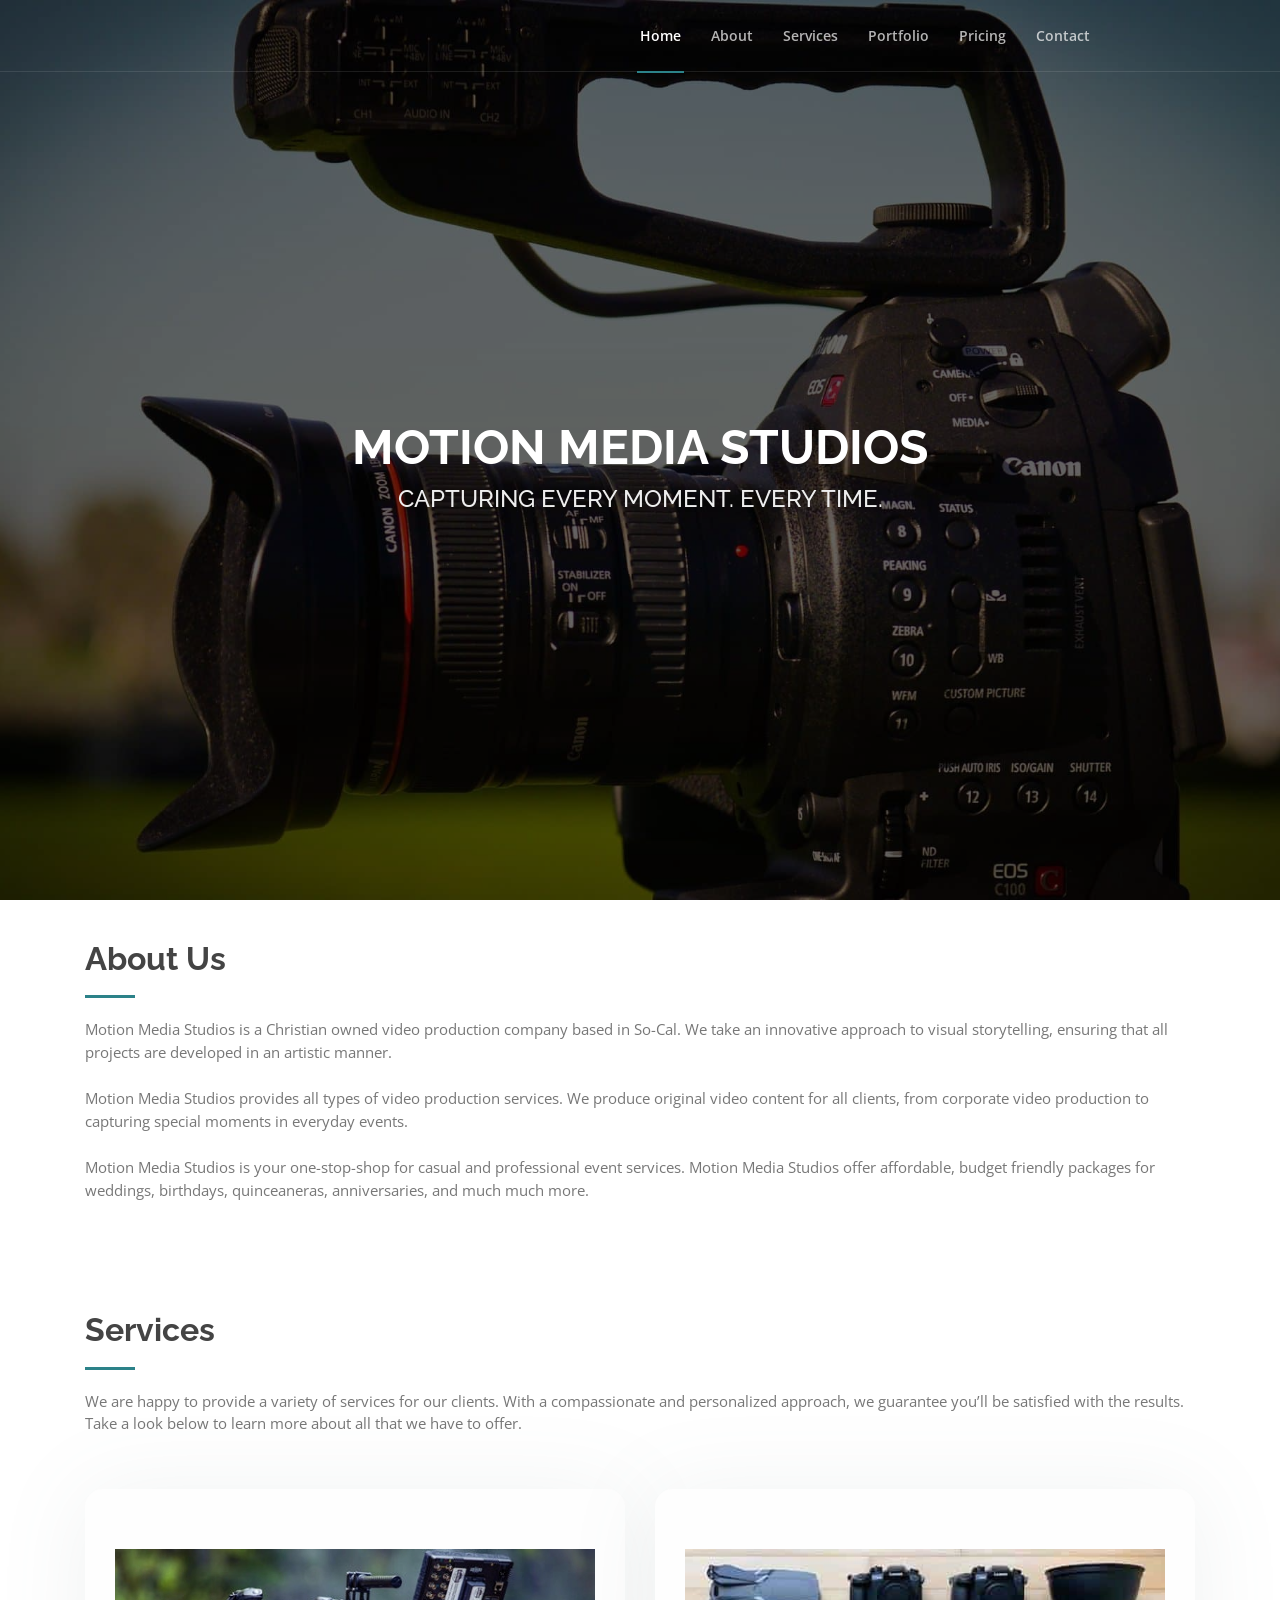
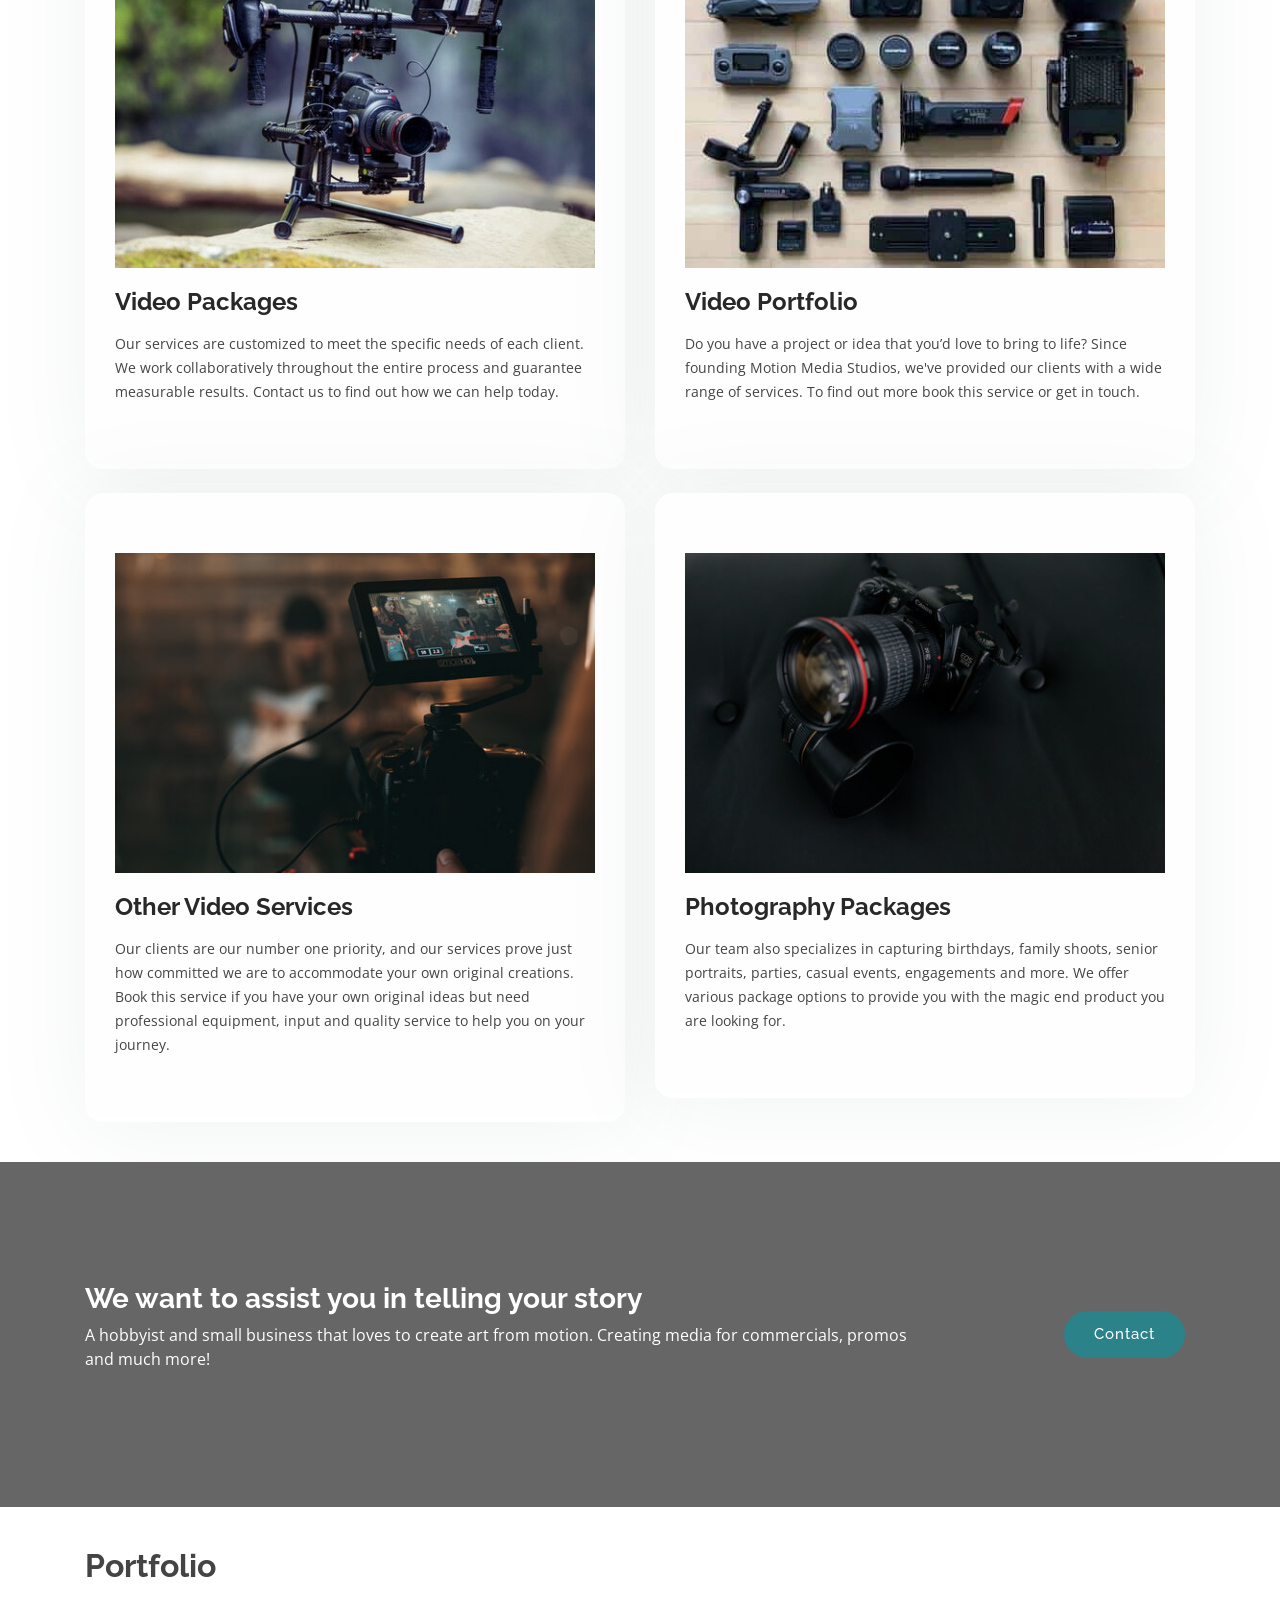
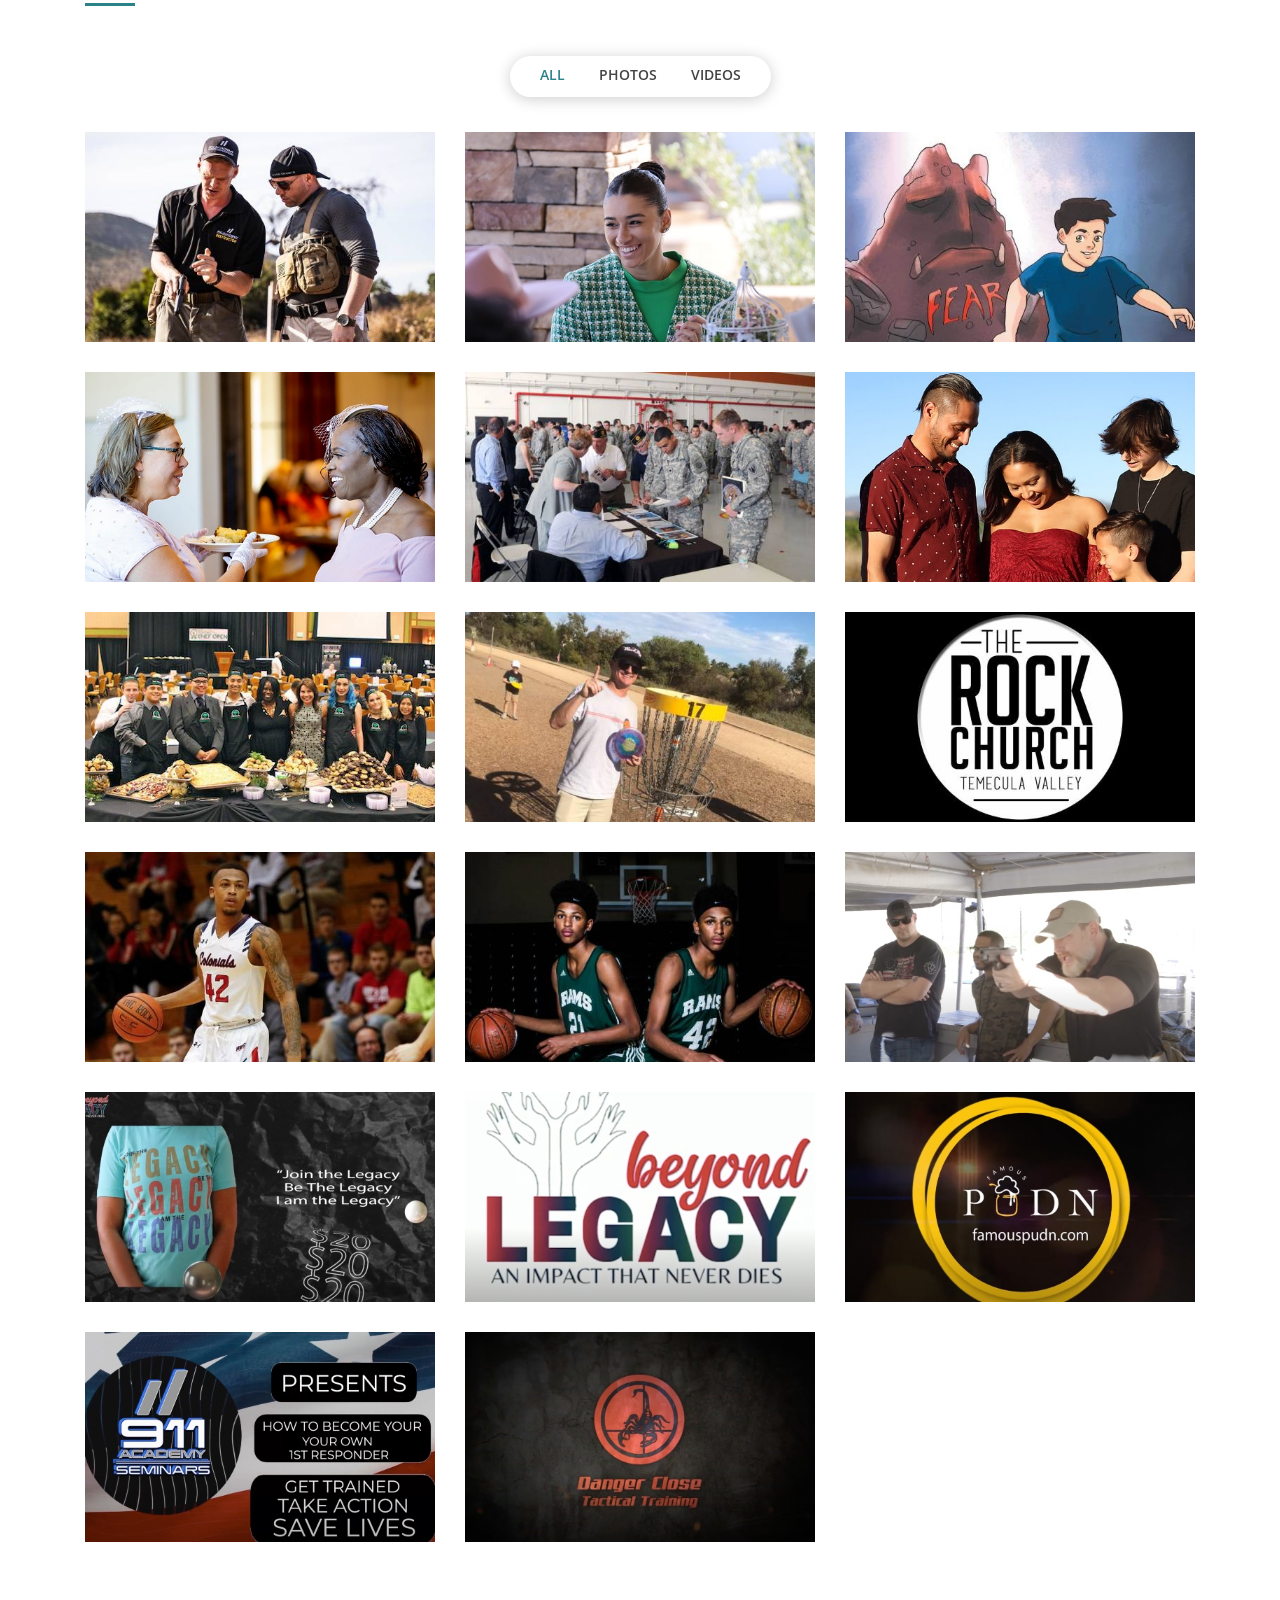
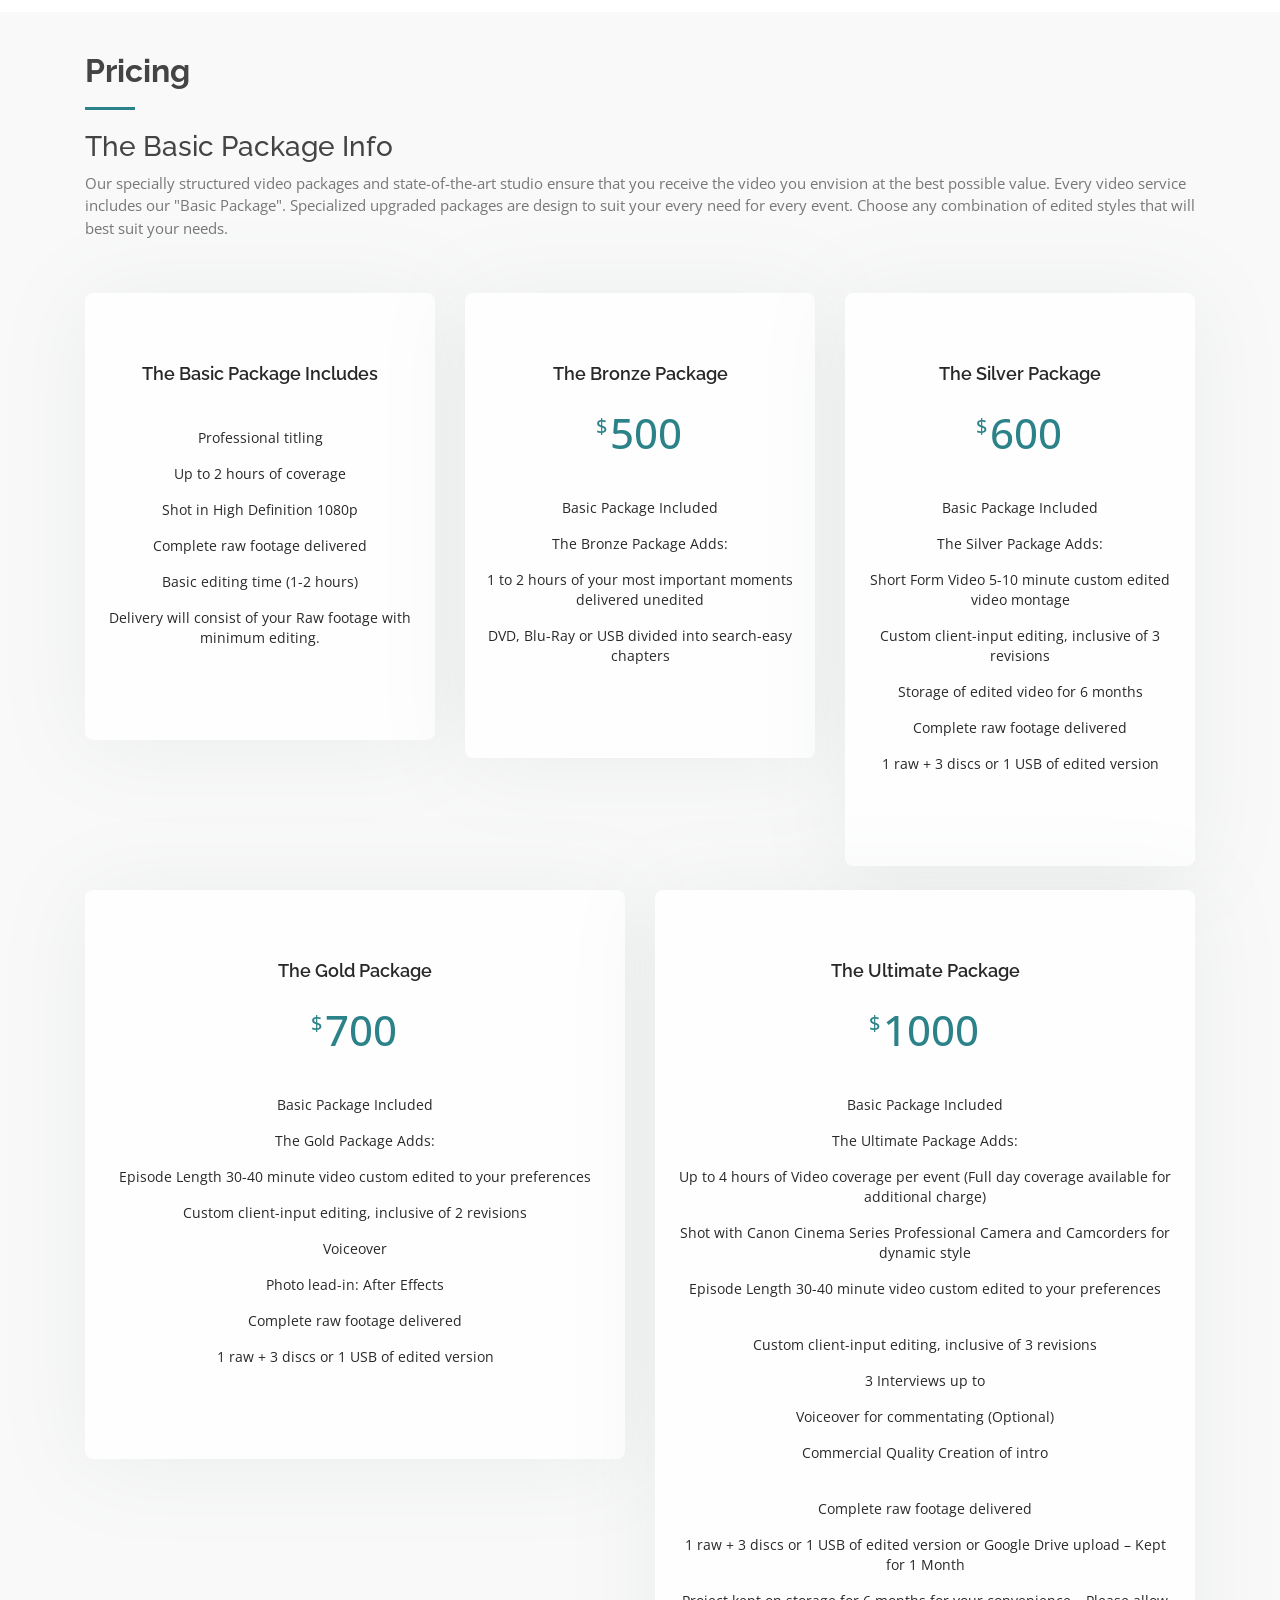
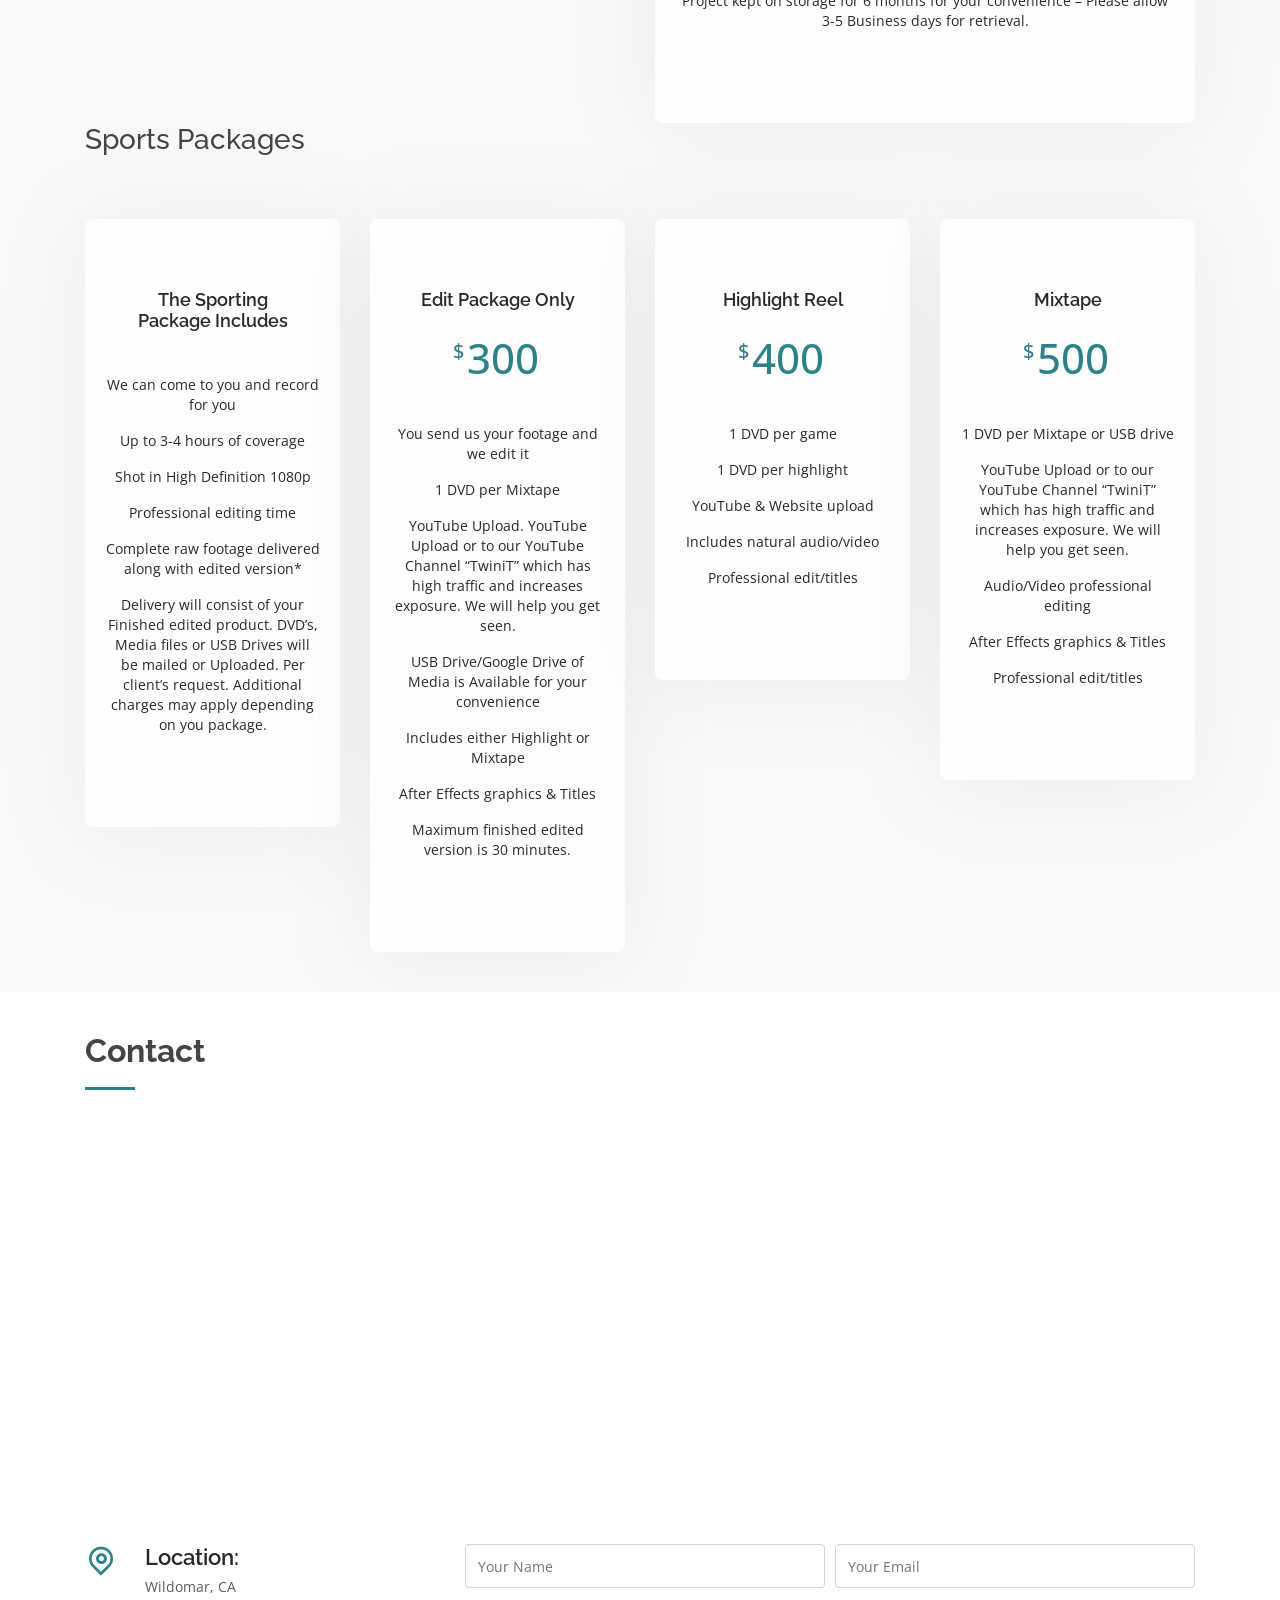
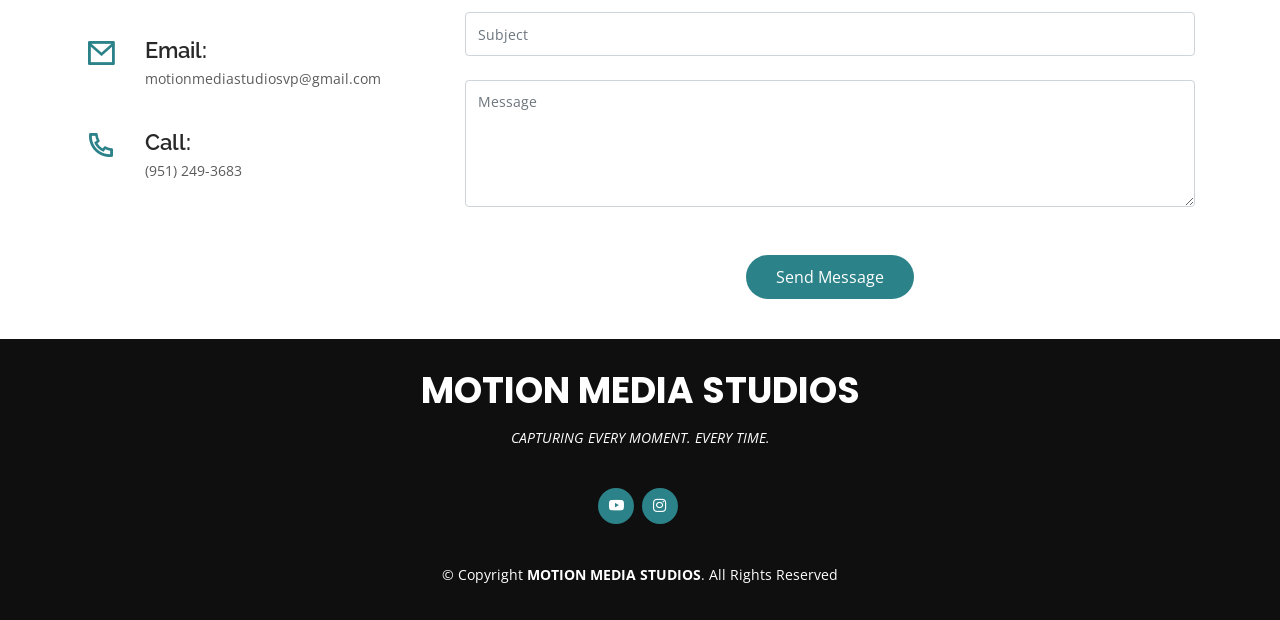
==== index.html @ d01a09e7 "Initial Commit" ====
<!DOCTYPE html>
<html lang="en">

<head>
  <meta charset="utf-8">
  <meta content="width=device-width, initial-scale=1.0" name="viewport">

  <title>Motion Media Studios</title>
  <meta content="" name="description">
  <meta content="" name="keywords">

  <!-- Favicons -->
  <link href="assets/img/Motion Media Studios Logo.png" rel="icon">

  <!-- Google Fonts -->
  <link href="https://fonts.googleapis.com/css?family=Open+Sans:300,300i,400,400i,600,600i,700,700i|Raleway:300,300i,400,400i,500,500i,600,600i,700,700i|Poppins:300,300i,400,400i,500,500i,600,600i,700,700i" rel="stylesheet">

  <!-- Vendor CSS Files -->
  <link href="assets/vendor/bootstrap/css/bootstrap.min.css" rel="stylesheet">
  <link href="assets/vendor/icofont/icofont.min.css" rel="stylesheet">
  <link href="assets/vendor/boxicons/css/boxicons.min.css" rel="stylesheet">
  <link href="assets/vendor/remixicon/remixicon.css" rel="stylesheet">
  <link href="assets/vendor/venobox/venobox.css" rel="stylesheet">
  <link href="assets/vendor/owl.carousel/assets/owl.carousel.min.css" rel="stylesheet">

  <!-- Template Main CSS File -->
  <link href="assets/css/style.css" rel="stylesheet">


  <!-- Global site tag (gtag.js) - Google Analytics -->
  <script async src="https://www.googletagmanager.com/gtag/js?id=UA-181903820-1"></script>
  <script>
    window.dataLayer = window.dataLayer || [];

    function gtag() {
      dataLayer.push(arguments);
    }
    gtag('js', new Date());

    gtag('config', 'UA-181903820-1');
  </script>

</head>

<body>

  <!-- ======= Header ======= -->
  <header id="header" class="fixed-top ">
    <div class="container-fluid">

      <div class="row justify-content-center">
        <div class="col-xl-9 d-flex align-items-center justify-content-between">
          <h1 class="logo"><a href="index.html"><img src="/assets/img/Motion-Media-Studios-Logo.png" alt=""></a></h1>
          <!-- Uncomment below if you prefer to use an image logo -->
          <!-- <a href="index.html" class="logo"><img src="assets/img/logo.png" alt="" class="img-fluid"></a>-->

          <nav class="nav-menu d-none d-lg-block">
            <ul>
              <li class="active"><a href="index.html">Home</a></li>
              <li><a href="#about">About</a></li>
              <li><a href="#services">Services</a></li>
              <li><a href="#portfolio">Portfolio</a></li>
              <li><a href="#pricing">Pricing</a></li>
              <li><a href="#contact">Contact</a></li>
            </ul>
          </nav><!-- .nav-menu -->
        </div>
      </div>

    </div>
  </header><!-- End Header -->

  <!-- ======= Hero Section ======= -->
  <section id="hero" class="d-flex flex-column justify-content-center">
    <div class="container">
      <div class="row justify-content-center">
        <div class="col-xl-8">
          <h1>MOTION MEDIA STUDIOS</h1>
          <h2>CAPTURING EVERY MOMENT. EVERY TIME.</h2>
        </div>
      </div>
    </div>
  </section><!-- End Hero -->

  <main id="main">

    <!-- ======= About Us Section ======= -->
    <section id="about" class="about">
      <div class="container">

        <div class="section-title">
          <h2>About Us</h2>
          <p>
            Motion Media Studios is a Christian owned video production company based in So-Cal. We take an innovative
            approach to visual storytelling, ensuring that all projects are developed in an artistic manner.
          </p>
          <br>
          <p>
            Motion Media Studios provides all types of video production services. We produce original video content for
            all clients, from corporate video production to capturing special moments in everyday events.
          </p>
          <br>
          <p>
            Motion Media Studios is your one-stop-shop for casual and professional event services. Motion Media Studios
            offer affordable, budget friendly packages for weddings, birthdays, quinceaneras, anniversaries, and much
            much more.
          </p>
        </div>

      </div>
    </section><!-- End About Us Section -->

    <!-- ======= Services Section ======= -->
    <section id="services" class="services">
      <div class="container">

        <div class="section-title">
          <h2>Services</h2>
          <p>We are happy to provide a variety of services for our clients. With a compassionate and personalized
            approach, we guarantee you’ll be satisfied with the results. Take a look below to learn more about all that
            we have to offer.</p>
        </div>

        <div class="row">
          <div class="col-md-6 mt-4">
            <div class="icon-box">
              <div class="icon"><img src="/assets/img/Motion Media Studio Camera Setup.jpg" alt=""></div>
              <div>
                <h4><a href="">Video Packages</a></h4>
                <p>Our services are customized to meet the specific needs of each client. We work collaboratively
                  throughout the entire process and guarantee measurable results. Contact us to find out how we can help
                  today.</p>
              </div>
            </div>
          </div>

          <div class="col-md-6 mt-4">
            <div class="icon-box">
              <div class="icon"><img src="/assets/img/Motion Media Studios Equipment.jpg" alt=""></div>
              <div>
                <h4><a href="">Video Portfolio</a></h4>
                <p>Do you have a project or idea that you’d love to bring to life? Since founding
                  Motion Media Studios, we've provided our clients with a wide range of services. To find out more book
                  this service or get in touch.</p>
              </div>
            </div>
          </div>
        </div>

        <div class="row">
          <div class="col-md-6 mt-4">
            <div class="icon-box">
              <div class="icon"><img src="/assets/img/Motion Media Studio Recording.jpeg" alt=""></div>
              <div>
                <h4><a href="">Other Video Services</a></h4>
                <p>Our clients are our number one priority, and our services prove just how committed we are to
                  accommodate your own original creations. Book this service if you have your own original ideas but
                  need
                  professional equipment, input and quality service to help you on your journey.</p>
              </div>
            </div>
          </div>

          <div class="col-md-6 mt-4">
            <div class="icon-box">
              <div class="icon"><img src="/assets/img/Motion Media Studio Camera Lense.jpeg" alt=""></div>
              <div>
                <h4><a href="">Photography Packages</a></h4>
                <p>Our team also specializes in capturing birthdays, family shoots, senior portraits, parties, casual
                  events, engagements and more. We offer various package options to provide you with the magic end
                  product
                  you are looking for.</p>
              </div>

            </div>
          </div>
        </div>

      </div>
    </section><!-- End Services Section -->

    <!-- ======= Cta Section ======= -->
    <section id="cta" class="cta">
      <div class="container">

        <div class="row">
          <div class="col-lg-9 text-center text-lg-left">
            <h3>We want to assist you in telling your story</h3>
            <p>
              A hobbyist and small business that loves to create art from motion. Creating media for commercials, promos
              and much more!
            </p>
          </div>
          <div class="col-lg-3 cta-btn-container text-center">
            <a class="cta-btn align-middle" href="#contact">Contact</a>
          </div>
        </div>

      </div>
    </section><!-- End Cta Section -->

    <!-- ======= Portfolio Section ======= -->
    <section id="portfolio" class="portfolio">
      <div class="container">

        <div class="section-title">
          <h2>Portfolio</h2>
        </div>

        <div class="row">
          <div class="col-lg-12 d-flex justify-content-center">
            <ul id="portfolio-flters">
              <li data-filter="*" class="filter-active">All</li>
              <li data-filter=".filter-photos">Photos</li>
              <li data-filter=".filter-videos">Videos</li>
            </ul>
          </div>
        </div>

        <div class="row portfolio-container">

          <div class="col-lg-4 col-md-6 portfolio-item filter-videos">
            <div class="portfolio-wrap">
              <img src="assets/img/portfolio/Academy.jpg" class="img-fluid" alt="">
              <div class="portfolio-info">
                <h4>911 Academy</h4>
                <p>Video</p>
              </div>
              <div class="portfolio-links">
                <a href="https://www.youtube.com/watch?v=y8Xy0xeYsZo&feature=emb_logo" class="venobox" data-vbtype="video" data-autoplay="true"><i class="bx bx-link"></i></a>
              </div>
            </div>
          </div>

          <div class="col-lg-4 col-md-6 portfolio-item filter-photos">
            <div class="portfolio-wrap">
              <img src="assets/img/portfolio/Lynette.jpg" class="img-fluid" alt="">
              <div class="portfolio-info">
                <h4>Lynette's Tea Party</h4>
                <p>Photos</p>
              </div>
              <div class="portfolio-links">
                <a href="https://www.flickr.com/photos/197121110@N06/albums/72177720304268022" target="_blank"><i class="bx bx-link"></i></a>
              </div>
            </div>
          </div>

          <div class="col-lg-4 col-md-6 portfolio-item filter-videos">
            <div class="portfolio-wrap">
              <img src="assets/img/portfolio/BeGoneFear.jpg" class="img-fluid" alt="">
              <div class="portfolio-info">
                <h4>Be Gone Fear</h4>
                <p>Video</p>
              </div>
              <div class="portfolio-links">
                <a href="https://www.youtube.com/watch?v=SNZemBrlQTc&feature=emb_logo" class="venobox" data-vbtype="video" data-autoplay="true"><i class="bx bx-link"></i></a>
              </div>
            </div>
          </div>

          <div class="col-lg-4 col-md-6 portfolio-item filter-photos">
            <div class="portfolio-wrap">
              <img src="assets/img/portfolio/Robin.jpg" class="img-fluid" alt="">
              <div class="portfolio-info">
                <h4>Robin's Tea Party</h4>
                <p>Photos</p>
              </div>
              <div class="portfolio-links">
                <a href="https://www.flickr.com/photos/197121110@N06/albums/72177720304281998" target="_blank"><i class="bx bx-link"></i></a>
              </div>
            </div>
          </div>

          <div class="col-lg-4 col-md-6 portfolio-item filter-videos">
            <div class="portfolio-wrap">
              <img src="assets/img/portfolio/Bulletproof.jpg" class="img-fluid" alt="">
              <div class="portfolio-info">
                <h4>Bulletproof Job Fair</h4>
                <p>Video</p>
              </div>
              <div class="portfolio-links">
                <a href="https://www.youtube.com/watch?v=ezkcwzk15co&feature=emb_logo" class="venobox" data-vbtype="video" data-autoplay="true"><i class="bx bx-link"></i></a>
              </div>
            </div>
          </div>

          <div class="col-lg-4 col-md-6 portfolio-item filter-photos">
            <div class="portfolio-wrap">
              <img src="assets/img/portfolio/Kianna.jpg" class="img-fluid" alt="">
              <div class="portfolio-info">
                <h4>Kianna's Maternity Shoot</h4>
                <p>Photos</p>
              </div>
              <div class="portfolio-links">
                <a href="https://www.flickr.com/photos/197121110@N06/albums/72177720304260490" target="_blank"><i class="bx bx-link"></i></a>
              </div>
            </div>
          </div>

          <div class="col-lg-4 col-md-6 portfolio-item filter-videos">
            <div class="portfolio-wrap">
              <img src="assets/img/portfolio/CulinaryCreations.jpg" class="img-fluid" alt="">
              <div class="portfolio-info">
                <h4>Culinary Creations</h4>
                <p>Video</p>
              </div>
              <div class="portfolio-links">
                <a href="https://www.youtube.com/watch?v=Zq_iSj8-pQA&feature=emb_logo" class="venobox" data-vbtype="video" data-autoplay="true"><i class="bx bx-link"></i></a>
              </div>
            </div>
          </div>

          <div class="col-lg-4 col-md-6 portfolio-item filter-videos">
            <div class="portfolio-wrap">
              <img src="assets/img/portfolio/DiscGolf.jpg" class="img-fluid" alt="">
              <div class="portfolio-info">
                <h4>Murrieta Rattlers Disc Golf Club</h4>
                <p>Video</p>
              </div>
              <div class="portfolio-links">
                <a href="https://www.youtube.com/watch?v=l2RwuQg0phU&feature=emb_logo" class="venobox" data-vbtype="video" data-autoplay="true"><i class="bx bx-link"></i></a>
              </div>
            </div>
          </div>

          <div class="col-lg-4 col-md-6 portfolio-item filter-videos">
            <div class="portfolio-wrap">
              <img src="assets/img/portfolio/Rock.jpg" class="img-fluid" alt="">
              <div class="portfolio-info">
                <h4>Summer Kamp Rock</h4>
                <p>Video</p>
              </div>
              <div class="portfolio-links">
                <a href="https://www.youtube.com/watch?v=l2RwuQg0phU&feature=emb_logo" class="venobox" data-vbtype="video" data-autoplay="true"><i class="bx bx-link"></i></a>
              </div>
            </div>
          </div>

          <div class="col-lg-4 col-md-6 portfolio-item filter-videos">
            <div class="portfolio-wrap">
              <img src="assets/img/portfolio/Lorenzen.jpg" class="img-fluid" alt="">
              <div class="portfolio-info">
                <h4>Lorenzen Wright Jr. Highlights</h4>
                <p>Video</p>
              </div>
              <div class="portfolio-links">
                <a href="https://www.youtube.com/watch?v=AqZxEz0gA-k&feature=emb_logo" class="venobox" data-vbtype="video" data-autoplay="true"><i class="bx bx-link"></i></a>
              </div>
            </div>
          </div>

          <div class="col-lg-4 col-md-6 portfolio-item filter-videos">
            <div class="portfolio-wrap">
              <img src="assets/img/portfolio/Twins.jpg" class="img-fluid" alt="">
              <div class="portfolio-info">
                <h4>Murrieta Mesa Highlights</h4>
                <p>Video</p>
              </div>
              <div class="portfolio-links">
                <a href="https://www.youtube.com/watch?v=2OAqH1U6SjQ&feature=emb_logo" class="venobox" data-vbtype="video" data-autoplay="true"><i class="bx bx-link"></i></a>
              </div>
            </div>
          </div>

          <div class="col-lg-4 col-md-6 portfolio-item filter-videos">
            <div class="portfolio-wrap">
              <img src="assets/img/portfolio/911.jpg" class="img-fluid" alt="">
              <div class="portfolio-info">
                <h4>911 Academy Emergency Response</h4>
                <p>Video</p>
              </div>
              <div class="portfolio-links">
                <a href="https://www.youtube.com/watch?v=yraHlnF_omg&t=2s" class="venobox" data-vbtype="video" data-autoplay="true"><i class="bx bx-link"></i></a>
              </div>
            </div>
          </div>

          <div class="col-lg-4 col-md-6 portfolio-item filter-videos">
            <div class="portfolio-wrap">
              <img src="assets/img/portfolio/Beyond.jpg" class="img-fluid" alt="">
              <div class="portfolio-info">
                <h4>Beyond Legacy Promo 2022</h4>
                <p>Video</p>
              </div>
              <div class="portfolio-links">
                <a href="https://www.youtube.com/watch?v=utgFeb8H7sg" class="venobox" data-vbtype="video" data-autoplay="true"><i class="bx bx-link"></i></a>
              </div>
            </div>
          </div>

          <div class="col-lg-4 col-md-6 portfolio-item filter-videos">
            <div class="portfolio-wrap">
              <img src="assets/img/portfolio/Legacy.jpg" class="img-fluid" alt="">
              <div class="portfolio-info">
                <h4>Season Legacy Episode 5 Final</h4>
                <p>Video</p>
              </div>
              <div class="portfolio-links">
                <a href="https://www.youtube.com/watch?v=K2SKtfBVIS0" class="venobox" data-vbtype="video" data-autoplay="true"><i class="bx bx-link"></i></a>
              </div>
            </div>
          </div>

          <div class="col-lg-4 col-md-6 portfolio-item filter-videos">
            <div class="portfolio-wrap">
              <img src="assets/img/portfolio/Pudn.jpg" class="img-fluid" alt="">
              <div class="portfolio-info">
                <h4>Famous Pudn Promo 2022</h4>
                <p>Video</p>
              </div>
              <div class="portfolio-links">
                <a href="https://www.youtube.com/watch?v=UGIdWOlB1To" class="venobox" data-vbtype="video" data-autoplay="true"><i class="bx bx-link"></i></a>
              </div>
            </div>
          </div>

          <div class="col-lg-4 col-md-6 portfolio-item filter-videos">
            <div class="portfolio-wrap">
              <img src="assets/img/portfolio/911Seminars.jpg" class="img-fluid" alt="">
              <div class="portfolio-info">
                <h4>911 Academy Seminars Promo 2022</h4>
                <p>Video</p>
              </div>
              <div class="portfolio-links">
                <a href="https://www.youtube.com/watch?v=6CdGSMTqPtA" class="venobox" data-vbtype="video" data-autoplay="true"><i class="bx bx-link"></i></a>
              </div>
            </div>
          </div>

          <div class="col-lg-4 col-md-6 portfolio-item filter-videos">
            <div class="portfolio-wrap">
              <img src="assets/img/portfolio/Danger.jpg" class="img-fluid" alt="">
              <div class="portfolio-info">
                <h4>Danger Close US Promo</h4>
                <p>Video</p>
              </div>
              <div class="portfolio-links">
                <a href="https://www.youtube.com/watch?v=9ajJWBsfNEc" class="venobox" data-vbtype="video" data-autoplay="true"><i class="bx bx-link"></i></a>
              </div>
            </div>
          </div>


        </div>

      </div>
    </section><!-- End Portfolio Section -->

    <!-- ======= Pricing Section ======= -->
    <section id="pricing" class="pricing">
      <div class="container">

        <div class="section-title">
          <h2>Pricing</h2>
          <h3>The Basic Package Info</h3>
          <p>Our specially structured video packages and state-of-the-art studio ensure that you receive the video
            you
            envision at the best possible value. Every video service includes our "Basic Package". Specialized
            upgraded
            packages are design to suit your every need for every event. Choose any combination of edited styles
            that
            will best suit your needs.</p>
        </div>

        <div class="row">

          <div class="col-md-4 mt-4">
            <div class="box">
              <h3>The Basic Package Includes</h3>
              <ul>
                <li>Professional titling</li>
                <li>Up to 2 hours of coverage</li>
                <li>Shot in High Definition 1080p</li>
                <li>Complete raw footage delivered</li>
                <li>Basic editing time (1-2 hours)</li>
                <li>Delivery will consist of your Raw footage with minimum editing.</li>
              </ul>
            </div>
          </div>

          <div class="col-md-4 mt-4">
            <div class="box">
              <h3>The Bronze Package</h3>
              <h4><sup>$</sup>500</h4>
              <ul>
                <li>Basic Package Included</li>
                <li>The Bronze Package Adds:</li>
                <li>1 to 2 hours of your most important moments delivered unedited</li>
                <li>DVD, Blu-Ray or USB divided into search-easy chapters</li>
              </ul>
            </div>
          </div>

          <div class="col-md-4 mt-4">
            <div class="box">
              <h3>The Silver Package</h3>
              <h4><sup>$</sup>600</h4>
              <ul>
                <li>Basic Package Included</li>
                <li>The Silver Package Adds:</li>
                <li>Short Form Video 5-10 minute custom edited video montage</li>
                <li>Custom client-input editing, inclusive of 3 revisions</li>
                <li>Storage of edited video for 6 months</li>
                <li>Complete raw footage delivered</li>
                <li>1 raw + 3 discs or 1 USB of edited version</li>
              </ul>
            </div>
          </div>

        </div>

        <div class="row">



          <div class="col-md-6 mt-4">
            <div class="box">
              <h3>The Gold Package</h3>
              <h4><sup>$</sup>700</h4>
              <ul>
                <li>Basic Package Included</li>
                <li>The Gold Package Adds:</li>
                <li>Episode Length 30-40 minute video custom edited to your preferences</li>
                <li>Custom client-input editing, inclusive of 2 revisions</li>
                <li>Voiceover</li>
                <li>Photo lead-in: After Effects</li>
                <li>Complete raw footage delivered</li>
                <li>1 raw + 3 discs or 1 USB of edited version</li>
              </ul>
            </div>
          </div>

          <div class="col-md-6 mt-4">
            <div class="box">
              <h3>The Ultimate Package</h3>
              <h4><sup>$</sup>1000</h4>
              <ul>
                <li>Basic Package Included</li>
                <li>The Ultimate Package Adds:</li>
                <li>Up to 4 hours of Video coverage per event (Full day coverage available for additional charge)</li>
                <li>Shot with Canon Cinema Series Professional Camera and Camcorders for dynamic style</li>
                <li>Episode Length 30-40 minute video custom edited to your preferences</li>
                <ul>
                  <li>Custom client-input editing, inclusive of 3 revisions</li>
                  <li>3 Interviews up to</li>
                  <li>Voiceover for commentating (Optional)</li>
                  <li>Commercial Quality Creation of intro</li>
                </ul>
                <li>Complete raw footage delivered</li>
                <li>1 raw + 3 discs or 1 USB of edited version or Google Drive upload – Kept for 1 Month</li>
                <li>Project kept on storage for 6 months for your convenience – Please allow 3-5 Business days for
                  retrieval.</li>
              </ul>
            </div>
          </div>

        </div>

        <div class="section-title">
          <h3>Sports Packages</h3>
        </div>

        <div class="row">

          <div class="col-md-3 mt-4">
            <div class="box">
              <h3>The Sporting Package Includes</h3>
              <ul>
                <li>We can come to you and record for you</li>
                <li>Up to 3-4 hours of coverage</li>
                <li>Shot in High Definition 1080p</li>
                <li>Professional editing time</li>
                <li>Complete raw footage delivered along with edited version*</li>
                <li>Delivery will consist of your Finished edited product. DVD’s, Media files or USB Drives will be
                  mailed or Uploaded. Per client’s request. Additional charges may apply depending on you package.</li>
              </ul>
            </div>
          </div>

          <div class="col-md-3 mt-4">
            <div class="box">
              <h3>Edit Package Only</h3>
              <h4><sup>$</sup>300</h4>
              <ul>
                <li>You send us your footage and we edit it</li>
                <li>1 DVD per Mixtape</li>
                <li>YouTube Upload. YouTube Upload or to our YouTube Channel “TwiniT” which has high traffic and
                  increases exposure. We will help you get seen.</li>
                <li>USB Drive/Google Drive of Media is Available for your convenience</li>
                <li>Includes either Highlight or Mixtape</li>
                <li>After Effects graphics & Titles</li>
                <li>Maximum finished edited version is 30 minutes.</li>
              </ul>
            </div>
          </div>

          <div class="col-md-3 mt-4">
            <div class="box">
              <h3>Highlight Reel</h3>
              <h4><sup>$</sup>400</h4>
              <ul>
                <li>1 DVD per game</li>
                <li>1 DVD per highlight</li>
                <li>YouTube & Website upload</li>
                <li>Includes natural audio/video</li>
                <li>Professional edit/titles</li>
              </ul>
            </div>
          </div>

          <div class="col-md-3 mt-4">
            <div class="box">
              <h3>Mixtape</h3>
              <h4><sup>$</sup>500</h4>
              <ul>
                <li>1 DVD per Mixtape or USB drive</li>
                <li>YouTube Upload or to our YouTube Channel “TwiniT” which has high traffic and increases exposure. We
                  will help you get seen.</li>
                <li>Audio/Video professional editing</li>
                <li>After Effects graphics & Titles</li>
                <li>Professional edit/titles</li>
              </ul>
            </div>
          </div>

        </div>

      </div>
    </section><!-- End Pricing Section -->

    <!-- ======= Faq Section ======= -->
    <!-- <section id="faq" class="faq">
      <div class="container-fluid">

        <div class="row">

          <div class="col-lg-7 d-flex flex-column justify-content-center align-items-stretch  order-2 order-lg-1">

            <div class="content">
              <h3>Frequently Asked <strong>Questions</strong></h3>
              <p>
                Lorem ipsum dolor sit amet, consectetur adipiscing elit, sed do eiusmod tempor incididunt ut labore et
                dolore magna aliqua. Duis aute irure dolor in reprehenderit
              </p>
            </div>

            <div class="accordion-list">
              <ul>
                <li>
                  <a data-toggle="collapse" class="collapse" href="#accordion-list-1">Non consectetur a erat nam at
                    lectus urna duis? <i class="bx bx-chevron-down icon-show"></i><i
                      class="bx bx-chevron-up icon-close"></i></a>
                  <div id="accordion-list-1" class="collapse show" data-parent=".accordion-list">
                    <p>
                      Feugiat pretium nibh ipsum consequat. Tempus iaculis urna id volutpat lacus laoreet non curabitur
                      gravida. Venenatis lectus magna fringilla urna porttitor rhoncus dolor purus non.
                    </p>
                  </div>
                </li>

                <li>
                  <a data-toggle="collapse" href="#accordion-list-2" class="collapsed">Feugiat scelerisque varius morbi
                    enim nunc? <i class="bx bx-chevron-down icon-show"></i><i
                      class="bx bx-chevron-up icon-close"></i></a>
                  <div id="accordion-list-2" class="collapse" data-parent=".accordion-list">
                    <p>
                      Dolor sit amet consectetur adipiscing elit pellentesque habitant morbi. Id interdum velit laoreet
                      id donec ultrices. Fringilla phasellus faucibus scelerisque eleifend donec pretium. Est
                      pellentesque elit ullamcorper dignissim. Mauris ultrices eros in cursus turpis massa tincidunt
                      dui.
                    </p>
                  </div>
                </li>

                <li>
                  <a data-toggle="collapse" href="#accordion-list-3" class="collapsed">Dolor sit amet consectetur
                    adipiscing elit? <i class="bx bx-chevron-down icon-show"></i><i
                      class="bx bx-chevron-up icon-close"></i></a>
                  <div id="accordion-list-3" class="collapse" data-parent=".accordion-list">
                    <p>
                      Eleifend mi in nulla posuere sollicitudin aliquam ultrices sagittis orci. Faucibus pulvinar
                      elementum integer enim. Sem nulla pharetra diam sit amet nisl suscipit. Rutrum tellus pellentesque
                      eu tincidunt. Lectus urna duis convallis convallis tellus. Urna molestie at elementum eu facilisis
                      sed odio morbi quis
                    </p>
                  </div>
                </li>

              </ul>
            </div>

          </div>

          <div class="col-lg-5 align-items-stretch order-1 order-lg-2 img"
            style='background-image: url("assets/img/faq.jpg");'>&nbsp;</div>
        </div>

      </div>
    </section> -->
    <!-- End Faq Section -->

    <!-- ======= Contact Section ======= -->
    <section id="contact" class="contact">
      <div class="container">

        <div class="section-title">
          <h2>Contact</h2>
        </div>
      </div>

      <div>
        <iframe style="border:0; width: 100%; height: 350px;" src="https://www.google.com/maps/embed?pb=!1m18!1m12!1m3!1d106322.63805410739!2d-117.32860618728415!3d33.616137113018496!2m3!1f0!2f0!3f0!3m2!1i1024!2i768!4f13.1!3m3!1m2!1s0x80dc991a0401bf5b%3A0x45c064842c3be00c!2sWildomar%2C%20CA!5e0!3m2!1sen!2sus!4v1603950904079!5m2!1sen!2sus" frameborder="0" allowfullscreen></iframe>
      </div>

      <div class="container">

        <div class="row mt-5">

          <div class="col-lg-4">
            <div class="info">
              <div class="address">
                <i class="ri-map-pin-line"></i>
                <h4>Location:</h4>
                <p>Wildomar, CA</p>
              </div>

              <div class="email">
                <i class="ri-mail-line"></i>
                <h4>Email:</h4>
                <p>motionmediastudiosvp@gmail.com</p>
              </div>

              <div class="phone">
                <i class="ri-phone-line"></i>
                <h4>Call:</h4>
                <p>(951) 249-3683</p>
              </div>

            </div>

          </div>

          <div class="col-lg-8 mt-5 mt-lg-0">

            <form action="https://formspree.io/f/xvovrwga" method="POST" class="php-email-form">
              <div class="form-row">
                <div class="col-md-6 form-group">
                  <input type="text" name="name" class="form-control" placeholder="Your Name" required />
                </div>
                <div class="col-md-6 form-group">
                  <input type="email" class="form-control" name="email" placeholder="Your Email" required />
                </div>
              </div>
              <div class="form-group">
                <input type="text" class="form-control" name="subject" placeholder="Subject" required />
              </div>
              <div class="form-group">
                <textarea class="form-control" name="message" rows="5" placeholder="Message" required></textarea>
              </div>

              <div class="g-recaptcha" data-sitekey="6Ldqbd4ZAAAAAD-Ud4H9hz30q7liI6MWC8arXtcX"></div>
              <br />

              <div class="text-center"><button type="submit">Send Message</button></div>
            </form>

          </div>

        </div>

      </div>
    </section><!-- End Contact Section -->

  </main><!-- End #main -->

  <!-- ======= Footer ======= -->
  <footer id="footer">
    <div class="container">
      <h3>MOTION MEDIA STUDIOS</h3>
      <p>CAPTURING EVERY MOMENT. EVERY TIME.</p>
      <div class="social-links">
        <a href="https://www.youtube.com/user/Dubtriprecord" class="youtube"><i class="bx bxl-youtube"></i></a>
        <a href="https://www.instagram.com/motionmediastudios/" class="instagram"><i class="bx bxl-instagram"></i></a>
      </div>
      <div class="copyright">
        &copy; Copyright <strong><span>MOTION MEDIA STUDIOS</span></strong>. All Rights Reserved
      </div>
    </div>
  </footer><!-- End Footer -->

  <div id="preloader"></div>
  <a href="#" class="back-to-top"><i class="ri-arrow-up-line"></i></a>

  <!-- Vendor JS Files -->
  <script src="assets/vendor/jquery/jquery.min.js"></script>
  <script src="assets/vendor/bootstrap/js/bootstrap.bundle.min.js"></script>
  <script src="assets/vendor/jquery.easing/jquery.easing.min.js"></script>
  <script src="assets/vendor/php-email-form/validate.js"></script>
  <script src="assets/vendor/waypoints/jquery.waypoints.min.js"></script>
  <script src="assets/vendor/counterup/counterup.min.js"></script>
  <script src="assets/vendor/isotope-layout/isotope.pkgd.min.js"></script>
  <script src="assets/vendor/venobox/venobox.min.js"></script>
  <script src="assets/vendor/owl.carousel/owl.carousel.min.js"></script>
  <script src="https://www.google.com/recaptcha/api.js" async defer></script>

  <!-- Template Main JS File -->
  <script src="assets/js/main.js"></script>

</body>

</html>
---- assets/vendor/venobox/venobox.css ----
/* ------ venobox.css --------*/
.vbox-overlay *, .vbox-overlay *:before, .vbox-overlay *:after{
    -webkit-backface-visibility: hidden;
    -webkit-box-sizing:border-box;
    -moz-box-sizing:border-box;
    box-sizing:border-box;
}
.vbox-overlay * { 
    -webkit-backface-visibility: visible;
    backface-visibility: visible;
}
.vbox-overlay{
    display: -webkit-flex;
    display: flex;
    -webkit-flex-direction: column;
    flex-direction: column;
    -webkit-justify-content: center;
    justify-content: center;
    -webkit-align-items: center;
    align-items: center;
    position: fixed;
    left: 0;
    top: 0;
    bottom: 0;
    right: 0;
    z-index: 999999;
}

/* ----- navigation ----- */
.vbox-title{
    width: 100%;
    height: 40px;
    float: left;
    text-align: center;
    line-height: 28px;
    font-size: 12px;
    padding: 6px 50px;
    overflow: hidden;
    position: fixed;
    display: none;
    left: 0;
    z-index: 89;
}
.vbox-close{
    cursor: pointer;
    position: fixed;
    top: -1px;
    right: 0;
    width: 50px;
    height: 40px;
    padding: 6px;
    display: block;
    background-position:10px center;
    overflow: hidden;
    font-size: 24px;
    line-height: 1;
    text-align: center;
    z-index: 99;
}
.vbox-left{
    cursor: pointer;
    position: fixed;
    left: 0;
    height: 40px;
    overflow: hidden;
    line-height: 28px;
    font-size: 12px;
    z-index: 99;
    display: flex;
    align-items:center;
}
.vbox-num{
    display: inline-block;
    margin: 6px 0 6px 15px;
}
/* ----- Social share ----- */
.vbox-share{
    line-height: 28px;
    font-size: 12px;
    overflow: hidden;
    position: fixed;
    left: 0;
    z-index: 98;
    display: flex;
    align-items:center;
    justify-content: center;
    width: 100%;
    text-align: center;
}
.vbox-share svg{
    max-height: 28px;
    width: 28px;
    z-index: 10;
    margin-left: 12px;
    margin-top: 6px;
    margin-bottom: 6px;
    vertical-align: middle;
}


/* ----- navigation ARROWS ----- */
.vbox-next, .vbox-prev{
    position: fixed;
    top: 50%;
    margin-top: -15px;
    overflow: hidden;
    cursor: pointer;
    display: block;
    width: 45px;
    height: 45px;
    z-index: 99;
}
.vbox-next span, .vbox-prev span{
    position: relative;
    width: 20px;
    height: 20px;
    border: 2px solid transparent;
    border-top-color: #B6B6B6;
    border-right-color: #B6B6B6;
    text-indent: -100px;
    position: absolute;
    top: 8px;
    display: block;
}
.vbox-prev{
    left: 15px;
}
.vbox-next{
    right: 15px;
}
.vbox-prev span{
    left: 10px;
    -ms-transform: rotate(-135deg);
    -webkit-transform: rotate(-135deg);
    transform: rotate(-135deg);
}
.vbox-next span{
    -ms-transform: rotate(45deg);
    -webkit-transform: rotate(45deg);
    transform: rotate(45deg);
    right: 10px;
}
/* ------- inline window ------ */
.vbox-inline{
    width: 420px;
    height: 315px;
    height: 70vh;
    padding: 10px;
    background: #fff;
    margin: 0 auto;
    overflow: auto;
    text-align: left;
}
/* ------- Video & iFrames window ------ */
.venoframe{
    max-width: 100%;
    width: 100%;
    border: none;
    width: 100%;
    height: 260px;
    height: 70vh;
}
.venoframe.vbvid{
    height: 260px;
}
@media (min-width: 768px) {
    .venoframe, .vbox-inline{
        width: 90%;
        height: 360px;
        height: 70vh;
    }
    .venoframe.vbvid{
        width: 640px;
        height: 360px;
    }
}
@media (min-width: 992px) {
    .venoframe, .vbox-inline{
        max-width: 1200px;
        width: 80%;
        height: 540px;
        height: 70vh;
    }
    .venoframe.vbvid{
        width: 960px;
        height: 540px;
    }
}
/* 
Please do NOT edit this part! 
or at least read this note: http://i.imgur.com/7C0ws9e.gif
*/
.vbox-open{
    overflow: hidden;
}
.vbox-container{
    position: absolute;
    left: 0;
    right: 0;
    top: 0;
    bottom: 0;
    overflow-x: hidden;
    overflow-y: scroll;
    overflow-scrolling: touch;
    -webkit-overflow-scrolling: touch;
    z-index: 20;
    max-height: 100%;

}

.vbox-content{
    text-align: center;
    float: left;
    width: 100%;
    position: relative;
    overflow: hidden;
    padding: 20px 4%;
}
.vbox-container img{
    max-width: 100%;
    height: auto;
}
.vbox-figlio{
    box-shadow: 0 0 12px rgba(0,0,0,0.19), 0 6px 6px rgba(0,0,0,0.23);
    max-width: 100%;
    text-align: initial;
}
img.vbox-figlio{
    -webkit-user-select: none;
-khtml-user-select: none;
-moz-user-select: none;
-o-user-select: none;
user-select: none;
}
.vbox-content.swipe-left{
    margin-left: -200px !important;
}
.vbox-content.swipe-right{
    margin-left: 200px !important;
}
.vbox-animated{
    webkit-transition: margin 300ms ease-out;
    transition: margin 300ms ease-out;
}

/* ---------- preloader ----------
 * SPINKIT 
 * http://tobiasahlin.com/spinkit/
-------------------------------- */
.sk-double-bounce,.sk-rotating-plane{width:40px;height:40px;margin:40px auto}.sk-rotating-plane{background-color:#333;-webkit-animation:sk-rotatePlane 1.2s infinite ease-in-out;animation:sk-rotatePlane 1.2s infinite ease-in-out}@-webkit-keyframes sk-rotatePlane{0%{-webkit-transform:perspective(120px) rotateX(0) rotateY(0);transform:perspective(120px) rotateX(0) rotateY(0)}50%{-webkit-transform:perspective(120px) rotateX(-180.1deg) rotateY(0);transform:perspective(120px) rotateX(-180.1deg) rotateY(0)}100%{-webkit-transform:perspective(120px) rotateX(-180deg) rotateY(-179.9deg);transform:perspective(120px) rotateX(-180deg) rotateY(-179.9deg)}}@keyframes sk-rotatePlane{0%{-webkit-transform:perspective(120px) rotateX(0) rotateY(0);transform:perspective(120px) rotateX(0) rotateY(0)}50%{-webkit-transform:perspective(120px) rotateX(-180.1deg) rotateY(0);transform:perspective(120px) rotateX(-180.1deg) rotateY(0)}100%{-webkit-transform:perspective(120px) rotateX(-180deg) rotateY(-179.9deg);transform:perspective(120px) rotateX(-180deg) rotateY(-179.9deg)}}.sk-double-bounce{position:relative}.sk-double-bounce .sk-child{width:100%;height:100%;border-radius:50%;background-color:#333;opacity:.6;position:absolute;top:0;left:0;-webkit-animation:sk-doubleBounce 2s infinite ease-in-out;animation:sk-doubleBounce 2s infinite ease-in-out}.sk-chasing-dots .sk-child,.sk-spinner-pulse,.sk-three-bounce .sk-child{background-color:#333;border-radius:100%}.sk-double-bounce .sk-double-bounce2{-webkit-animation-delay:-1s;animation-delay:-1s}@-webkit-keyframes sk-doubleBounce{0%,100%{-webkit-transform:scale(0);transform:scale(0)}50%{-webkit-transform:scale(1);transform:scale(1)}}@keyframes sk-doubleBounce{0%,100%{-webkit-transform:scale(0);transform:scale(0)}50%{-webkit-transform:scale(1);transform:scale(1)}}.sk-wave{margin:40px auto;width:50px;height:40px;text-align:center;font-size:10px}.sk-wave .sk-rect{background-color:#333;height:100%;width:6px;display:inline-block;-webkit-animation:sk-waveStretchDelay 1.2s infinite ease-in-out;animation:sk-waveStretchDelay 1.2s infinite ease-in-out}.sk-wave .sk-rect1{-webkit-animation-delay:-1.2s;animation-delay:-1.2s}.sk-wave .sk-rect2{-webkit-animation-delay:-1.1s;animation-delay:-1.1s}.sk-wave .sk-rect3{-webkit-animation-delay:-1s;animation-delay:-1s}.sk-wave .sk-rect4{-webkit-animation-delay:-.9s;animation-delay:-.9s}.sk-wave .sk-rect5{-webkit-animation-delay:-.8s;animation-delay:-.8s}@-webkit-keyframes sk-waveStretchDelay{0%,100%,40%{-webkit-transform:scaleY(.4);transform:scaleY(.4)}20%{-webkit-transform:scaleY(1);transform:scaleY(1)}}@keyframes sk-waveStretchDelay{0%,100%,40%{-webkit-transform:scaleY(.4);transform:scaleY(.4)}20%{-webkit-transform:scaleY(1);transform:scaleY(1)}}.sk-wandering-cubes{margin:40px auto;width:40px;height:40px;position:relative}.sk-wandering-cubes .sk-cube{background-color:#333;width:10px;height:10px;position:absolute;top:0;left:0;-webkit-animation:sk-wanderingCube 1.8s ease-in-out -1.8s infinite both;animation:sk-wanderingCube 1.8s ease-in-out -1.8s infinite both}.sk-chasing-dots,.sk-spinner-pulse{width:40px;height:40px;margin:40px auto}.sk-wandering-cubes .sk-cube2{-webkit-animation-delay:-.9s;animation-delay:-.9s}@-webkit-keyframes sk-wanderingCube{0%{-webkit-transform:rotate(0);transform:rotate(0)}25%{-webkit-transform:translateX(30px) rotate(-90deg) scale(.5);transform:translateX(30px) rotate(-90deg) scale(.5)}50%{-webkit-transform:translateX(30px) translateY(30px) rotate(-179deg);transform:translateX(30px) translateY(30px) rotate(-179deg)}50.1%{-webkit-transform:translateX(30px) translateY(30px) rotate(-180deg);transform:translateX(30px) translateY(30px) rotate(-180deg)}75%{-webkit-transform:translateX(0) translateY(30px) rotate(-270deg) scale(.5);transform:translateX(0) translateY(30px) rotate(-270deg) scale(.5)}100%{-webkit-transform:rotate(-360deg);transform:rotate(-360deg)}}@keyframes sk-wanderingCube{0%{-webkit-transform:rotate(0);transform:rotate(0)}25%{-webkit-transform:translateX(30px) rotate(-90deg) scale(.5);transform:translateX(30px) rotate(-90deg) scale(.5)}50%{-webkit-transform:translateX(30px) translateY(30px) rotate(-179deg);transform:translateX(30px) translateY(30px) rotate(-179deg)}50.1%{-webkit-transform:translateX(30px) translateY(30px) rotate(-180deg);transform:translateX(30px) translateY(30px) rotate(-180deg)}75%{-webkit-transform:translateX(0) translateY(30px) rotate(-270deg) scale(.5);transform:translateX(0) translateY(30px) rotate(-270deg) scale(.5)}100%{-webkit-transform:rotate(-360deg);transform:rotate(-360deg)}}.sk-spinner-pulse{-webkit-animation:sk-pulseScaleOut 1s infinite ease-in-out;animation:sk-pulseScaleOut 1s infinite ease-in-out}@-webkit-keyframes sk-pulseScaleOut{0%{-webkit-transform:scale(0);transform:scale(0)}100%{-webkit-transform:scale(1);transform:scale(1);opacity:0}}@keyframes sk-pulseScaleOut{0%{-webkit-transform:scale(0);transform:scale(0)}100%{-webkit-transform:scale(1);transform:scale(1);opacity:0}}.sk-chasing-dots{position:relative;text-align:center;-webkit-animation:sk-chasingDotsRotate 2s infinite linear;animation:sk-chasingDotsRotate 2s infinite linear}.sk-chasing-dots .sk-child{width:60%;height:60%;display:inline-block;position:absolute;top:0;-webkit-animation:sk-chasingDotsBounce 2s infinite ease-in-out;animation:sk-chasingDotsBounce 2s infinite ease-in-out}.sk-chasing-dots .sk-dot2{top:auto;bottom:0;-webkit-animation-delay:-1s;animation-delay:-1s}@-webkit-keyframes sk-chasingDotsRotate{100%{-webkit-transform:rotate(360deg);transform:rotate(360deg)}}@keyframes sk-chasingDotsRotate{100%{-webkit-transform:rotate(360deg);transform:rotate(360deg)}}@-webkit-keyframes sk-chasingDotsBounce{0%,100%{-webkit-transform:scale(0);transform:scale(0)}50%{-webkit-transform:scale(1);transform:scale(1)}}@keyframes sk-chasingDotsBounce{0%,100%{-webkit-transform:scale(0);transform:scale(0)}50%{-webkit-transform:scale(1);transform:scale(1)}}.sk-three-bounce{margin:40px auto;width:80px;text-align:center}.sk-three-bounce .sk-child{width:20px;height:20px;display:inline-block;-webkit-animation:sk-three-bounce 1.4s ease-in-out 0s infinite both;animation:sk-three-bounce 1.4s ease-in-out 0s infinite both}.sk-circle .sk-child:before,.sk-fading-circle .sk-circle:before{display:block;border-radius:100%;content:'';background-color:#333}.sk-three-bounce .sk-bounce1{-webkit-animation-delay:-.32s;animation-delay:-.32s}.sk-three-bounce .sk-bounce2{-webkit-animation-delay:-.16s;animation-delay:-.16s}@-webkit-keyframes sk-three-bounce{0%,100%,80%{-webkit-transform:scale(0);transform:scale(0)}40%{-webkit-transform:scale(1);transform:scale(1)}}@keyframes sk-three-bounce{0%,100%,80%{-webkit-transform:scale(0);transform:scale(0)}40%{-webkit-transform:scale(1);transform:scale(1)}}.sk-circle{margin:40px auto;width:40px;height:40px;position:relative}.sk-circle .sk-child{width:100%;height:100%;position:absolute;left:0;top:0}.sk-circle .sk-child:before{margin:0 auto;width:15%;height:15%;-webkit-animation:sk-circleBounceDelay 1.2s infinite ease-in-out both;animation:sk-circleBounceDelay 1.2s infinite ease-in-out both}.sk-circle .sk-circle2{-webkit-transform:rotate(30deg);-ms-transform:rotate(30deg);transform:rotate(30deg)}.sk-circle .sk-circle3{-webkit-transform:rotate(60deg);-ms-transform:rotate(60deg);transform:rotate(60deg)}.sk-circle .sk-circle4{-webkit-transform:rotate(90deg);-ms-transform:rotate(90deg);transform:rotate(90deg)}.sk-circle .sk-circle5{-webkit-transform:rotate(120deg);-ms-transform:rotate(120deg);transform:rotate(120deg)}.sk-circle .sk-circle6{-webkit-transform:rotate(150deg);-ms-transform:rotate(150deg);transform:rotate(150deg)}.sk-circle .sk-circle7{-webkit-transform:rotate(180deg);-ms-transform:rotate(180deg);transform:rotate(180deg)}.sk-circle .sk-circle8{-webkit-transform:rotate(210deg);-ms-transform:rotate(210deg);transform:rotate(210deg)}.sk-circle .sk-circle9{-webkit-transform:rotate(240deg);-ms-transform:rotate(240deg);transform:rotate(240deg)}.sk-circle .sk-circle10{-webkit-transform:rotate(270deg);-ms-transform:rotate(270deg);transform:rotate(270deg)}.sk-circle .sk-circle11{-webkit-transform:rotate(300deg);-ms-transform:rotate(300deg);transform:rotate(300deg)}.sk-circle .sk-circle12{-webkit-transform:rotate(330deg);-ms-transform:rotate(330deg);transform:rotate(330deg)}.sk-circle .sk-circle2:before{-webkit-animation-delay:-1.1s;animation-delay:-1.1s}.sk-circle .sk-circle3:before{-webkit-animation-delay:-1s;animation-delay:-1s}.sk-circle .sk-circle4:before{-webkit-animation-delay:-.9s;animation-delay:-.9s}.sk-circle .sk-circle5:before{-webkit-animation-delay:-.8s;animation-delay:-.8s}.sk-circle .sk-circle6:before{-webkit-animation-delay:-.7s;animation-delay:-.7s}.sk-circle .sk-circle7:before{-webkit-animation-delay:-.6s;animation-delay:-.6s}.sk-circle .sk-circle8:before{-webkit-animation-delay:-.5s;animation-delay:-.5s}.sk-circle .sk-circle9:before{-webkit-animation-delay:-.4s;animation-delay:-.4s}.sk-circle .sk-circle10:before{-webkit-animation-delay:-.3s;animation-delay:-.3s}.sk-circle .sk-circle11:before{-webkit-animation-delay:-.2s;animation-delay:-.2s}.sk-circle .sk-circle12:before{-webkit-animation-delay:-.1s;animation-delay:-.1s}@-webkit-keyframes sk-circleBounceDelay{0%,100%,80%{-webkit-transform:scale(0);transform:scale(0)}40%{-webkit-transform:scale(1);transform:scale(1)}}@keyframes sk-circleBounceDelay{0%,100%,80%{-webkit-transform:scale(0);transform:scale(0)}40%{-webkit-transform:scale(1);transform:scale(1)}}.sk-cube-grid{width:40px;height:40px;margin:40px auto}.sk-cube-grid .sk-cube{width:33.33%;height:33.33%;background-color:#333;float:left;-webkit-animation:sk-cubeGridScaleDelay 1.3s infinite ease-in-out;animation:sk-cubeGridScaleDelay 1.3s infinite ease-in-out}.sk-cube-grid .sk-cube1{-webkit-animation-delay:.2s;animation-delay:.2s}.sk-cube-grid .sk-cube2{-webkit-animation-delay:.3s;animation-delay:.3s}.sk-cube-grid .sk-cube3{-webkit-animation-delay:.4s;animation-delay:.4s}.sk-cube-grid .sk-cube4{-webkit-animation-delay:.1s;animation-delay:.1s}.sk-cube-grid .sk-cube5{-webkit-animation-delay:.2s;animation-delay:.2s}.sk-cube-grid .sk-cube6{-webkit-animation-delay:.3s;animation-delay:.3s}.sk-cube-grid .sk-cube7{-webkit-animation-delay:0ms;animation-delay:0ms}.sk-cube-grid .sk-cube8{-webkit-animation-delay:.1s;animation-delay:.1s}.sk-cube-grid .sk-cube9{-webkit-animation-delay:.2s;animation-delay:.2s}@-webkit-keyframes sk-cubeGridScaleDelay{0%,100%,70%{-webkit-transform:scale3D(1,1,1);transform:scale3D(1,1,1)}35%{-webkit-transform:scale3D(0,0,1);transform:scale3D(0,0,1)}}@keyframes sk-cubeGridScaleDelay{0%,100%,70%{-webkit-transform:scale3D(1,1,1);transform:scale3D(1,1,1)}35%{-webkit-transform:scale3D(0,0,1);transform:scale3D(0,0,1)}}.sk-fading-circle{margin:40px auto;width:40px;height:40px;position:relative}.sk-fading-circle .sk-circle{width:100%;height:100%;position:absolute;left:0;top:0}.sk-fading-circle .sk-circle:before{margin:0 auto;width:15%;height:15%;-webkit-animation:sk-circleFadeDelay 1.2s infinite ease-in-out both;animation:sk-circleFadeDelay 1.2s infinite ease-in-out both}.sk-fading-circle .sk-circle2{-webkit-transform:rotate(30deg);-ms-transform:rotate(30deg);transform:rotate(30deg)}.sk-fading-circle .sk-circle3{-webkit-transform:rotate(60deg);-ms-transform:rotate(60deg);transform:rotate(60deg)}.sk-fading-circle .sk-circle4{-webkit-transform:rotate(90deg);-ms-transform:rotate(90deg);transform:rotate(90deg)}.sk-fading-circle .sk-circle5{-webkit-transform:rotate(120deg);-ms-transform:rotate(120deg);transform:rotate(120deg)}.sk-fading-circle .sk-circle6{-webkit-transform:rotate(150deg);-ms-transform:rotate(150deg);transform:rotate(150deg)}.sk-fading-circle .sk-circle7{-webkit-transform:rotate(180deg);-ms-transform:rotate(180deg);transform:rotate(180deg)}.sk-fading-circle .sk-circle8{-webkit-transform:rotate(210deg);-ms-transform:rotate(210deg);transform:rotate(210deg)}.sk-fading-circle .sk-circle9{-webkit-transform:rotate(240deg);-ms-transform:rotate(240deg);transform:rotate(240deg)}.sk-fading-circle .sk-circle10{-webkit-transform:rotate(270deg);-ms-transform:rotate(270deg);transform:rotate(270deg)}.sk-fading-circle .sk-circle11{-webkit-transform:rotate(300deg);-ms-transform:rotate(300deg);transform:rotate(300deg)}.sk-fading-circle .sk-circle12{-webkit-transform:rotate(330deg);-ms-transform:rotate(330deg);transform:rotate(330deg)}.sk-fading-circle .sk-circle2:before{-webkit-animation-delay:-1.1s;animation-delay:-1.1s}.sk-fading-circle .sk-circle3:before{-webkit-animation-delay:-1s;animation-delay:-1s}.sk-fading-circle .sk-circle4:before{-webkit-animation-delay:-.9s;animation-delay:-.9s}.sk-fading-circle .sk-circle5:before{-webkit-animation-delay:-.8s;animation-delay:-.8s}.sk-fading-circle .sk-circle6:before{-webkit-animation-delay:-.7s;animation-delay:-.7s}.sk-fading-circle .sk-circle7:before{-webkit-animation-delay:-.6s;animation-delay:-.6s}.sk-fading-circle .sk-circle8:before{-webkit-animation-delay:-.5s;animation-delay:-.5s}.sk-fading-circle .sk-circle9:before{-webkit-animation-delay:-.4s;animation-delay:-.4s}.sk-fading-circle .sk-circle10:before{-webkit-animation-delay:-.3s;animation-delay:-.3s}.sk-fading-circle .sk-circle11:before{-webkit-animation-delay:-.2s;animation-delay:-.2s}.sk-fading-circle .sk-circle12:before{-webkit-animation-delay:-.1s;animation-delay:-.1s}@-webkit-keyframes sk-circleFadeDelay{0%,100%,39%{opacity:0}40%{opacity:1}}@keyframes sk-circleFadeDelay{0%,100%,39%{opacity:0}40%{opacity:1}}.sk-folding-cube{margin:40px auto;width:40px;height:40px;position:relative;-webkit-transform:rotateZ(45deg);transform:rotateZ(45deg)}.sk-folding-cube .sk-cube{float:left;width:50%;height:50%;position:relative;-webkit-transform:scale(1.1);-ms-transform:scale(1.1);transform:scale(1.1)}.sk-folding-cube .sk-cube:before{content:'';position:absolute;top:0;left:0;width:100%;height:100%;background-color:#333;-webkit-animation:sk-foldCubeAngle 2.4s infinite linear both;animation:sk-foldCubeAngle 2.4s infinite linear both;-webkit-transform-origin:100% 100%;-ms-transform-origin:100% 100%;transform-origin:100% 100%}.sk-folding-cube .sk-cube2{-webkit-transform:scale(1.1) rotateZ(90deg);transform:scale(1.1) rotateZ(90deg)}.sk-folding-cube .sk-cube3{-webkit-transform:scale(1.1) rotateZ(180deg);transform:scale(1.1) rotateZ(180deg)}.sk-folding-cube .sk-cube4{-webkit-transform:scale(1.1) rotateZ(270deg);transform:scale(1.1) rotateZ(270deg)}.sk-folding-cube .sk-cube2:before{-webkit-animation-delay:.3s;animation-delay:.3s}.sk-folding-cube .sk-cube3:before{-webkit-animation-delay:.6s;animation-delay:.6s}.sk-folding-cube .sk-cube4:before{-webkit-animation-delay:.9s;animation-delay:.9s}@-webkit-keyframes sk-foldCubeAngle{0%,10%{-webkit-transform:perspective(140px) rotateX(-180deg);transform:perspective(140px) rotateX(-180deg);opacity:0}25%,75%{-webkit-transform:perspective(140px) rotateX(0);transform:perspective(140px) rotateX(0);opacity:1}100%,90%{-webkit-transform:perspective(140px) rotateY(180deg);transform:perspective(140px) rotateY(180deg);opacity:0}}@keyframes sk-foldCubeAngle{0%,10%{-webkit-transform:perspective(140px) rotateX(-180deg);transform:perspective(140px) rotateX(-180deg);opacity:0}25%,75%{-webkit-transform:perspective(140px) rotateX(0);transform:perspective(140px) rotateX(0);opacity:1}100%,90%{-webkit-transform:perspective(140px) rotateY(180deg);transform:perspective(140px) rotateY(180deg);opacity:0}}
---- assets/css/style.css ----
/*--------------------------------------------------------------
# General
--------------------------------------------------------------*/
body {
  font-family: "Open Sans", sans-serif;
  color: #444444;
}

a {
  color: #2c8289;
}

a:hover {
  color: #2c8289;
  text-decoration: none;
}

h1,
h2,
h3,
h4,
h5,
h6 {
  font-family: "Raleway", sans-serif;
}

/*--------------------------------------------------------------
# Preloader
--------------------------------------------------------------*/
#preloader {
  position: fixed;
  top: 0;
  left: 0;
  right: 0;
  bottom: 0;
  z-index: 9999;
  overflow: hidden;
  background: #fff;
}

#preloader:before {
  content: "";
  position: fixed;
  top: calc(50% - 30px);
  left: calc(50% - 30px);
  border: 6px solid #2c8289;
  border-top-color: #fff;
  border-bottom-color: #fff;
  border-radius: 50%;
  width: 60px;
  height: 60px;
  -webkit-animation: animate-preloader 1s linear infinite;
  animation: animate-preloader 1s linear infinite;
}

@-webkit-keyframes animate-preloader {
  0% {
    transform: rotate(0deg);
  }

  100% {
    transform: rotate(360deg);
  }
}

@keyframes animate-preloader {
  0% {
    transform: rotate(0deg);
  }

  100% {
    transform: rotate(360deg);
  }
}

/*--------------------------------------------------------------
# Back to top button
--------------------------------------------------------------*/
.back-to-top {
  position: fixed;
  display: none;
  right: 15px;
  bottom: 15px;
  z-index: 99999;
}

.back-to-top i {
  display: flex;
  align-items: center;
  justify-content: center;
  font-size: 24px;
  width: 40px;
  height: 40px;
  border-radius: 50px;
  background: #2c8289;
  color: #fff;
  transition: all 0.4s;
}

.back-to-top i:hover {
  background: #2c8289;
  color: #fff;
}

/*--------------------------------------------------------------
# Header
--------------------------------------------------------------*/
#header {
  transition: all 0.5s;
  z-index: 997;
  border-bottom: 1px solid rgba(255, 255, 255, 0.1);
}

#header.header-scrolled,
#header.header-inner-pages {
  background: rgba(40, 40, 40, 0.9);
}

#header .logo {
  height: 100%;
  width: 100%;
  font-size: 28px;
  margin: 0;
  padding: 0;
  line-height: 1;
  font-weight: 700;
  letter-spacing: 0.5px;
}

#header .logo a {
  color: #fff;
}

#header .logo img {
  max-height: 70px;
}

@media (max-width: 992px) {
  #header {
    border: 0;
    padding: 15px 0;
  }
}

/*--------------------------------------------------------------
# Navigation Menu
--------------------------------------------------------------*/
/* Desktop Navigation */
.nav-menu ul {
  margin: 0;
  padding: 0;
  list-style: none;
}

.nav-menu>ul {
  display: flex;
}

.nav-menu>ul>li {
  position: relative;
  white-space: nowrap;
  margin: 0 12px;
}

.nav-menu a {
  display: block;
  position: relative;
  color: rgba(255, 255, 255, 0.7);
  transition: 0.3s;
  font-size: 14px;
  padding: 25px 3px;
  font-weight: 600;
  font-family: "Open Sans", sans-serif;
}

.nav-menu>ul>li>a:before {
  content: "";
  position: absolute;
  width: 100%;
  height: 2px;
  bottom: -2px;
  left: 0;
  background-color: #2c8289;
  visibility: hidden;
  width: 0px;
  transition: all 0.3s ease-in-out 0s;
}

.nav-menu a:hover:before,
.nav-menu li:hover>a:before,
.nav-menu .active>a:before {
  visibility: visible;
  width: 100%;
}

.nav-menu a:hover,
.nav-menu .active>a,
.nav-menu li:hover>a {
  color: #fff;
}

.nav-menu .drop-down ul {
  display: block;
  position: absolute;
  left: 0;
  top: calc(100% + 30px);
  z-index: 99;
  opacity: 0;
  visibility: hidden;
  padding: 10px 0;
  background: #fff;
  box-shadow: 0px 0px 30px rgba(127, 137, 161, 0.25);
  transition: 0.3s;
  border-top: 2px solid #2c8289;
}

.nav-menu .drop-down:hover>ul {
  opacity: 1;
  top: 100%;
  visibility: visible;
}

.nav-menu .drop-down li {
  min-width: 180px;
  position: relative;
}

.nav-menu .drop-down ul a {
  padding: 10px 20px;
  font-size: 14px;
  font-weight: 500;
  text-transform: none;
  color: #282828;
}

.nav-menu .drop-down ul a:hover,
.nav-menu .drop-down ul .active>a,
.nav-menu .drop-down ul li:hover>a {
  color: #2c8289;
}

.nav-menu .drop-down>a:after {
  content: "\ea99";
  font-family: IcoFont;
  padding-left: 5px;
}

.nav-menu .drop-down .drop-down ul {
  top: 0;
  left: calc(100% - 30px);
}

.nav-menu .drop-down .drop-down:hover>ul {
  opacity: 1;
  top: 0;
  left: 100%;
}

.nav-menu .drop-down .drop-down>a {
  padding-right: 35px;
}

.nav-menu .drop-down .drop-down>a:after {
  content: "\eaa0";
  font-family: IcoFont;
  position: absolute;
  right: 15px;
}

@media (max-width: 1366px) {
  .nav-menu .drop-down .drop-down ul {
    left: -90%;
  }

  .nav-menu .drop-down .drop-down:hover>ul {
    left: -100%;
  }

  .nav-menu .drop-down .drop-down>a:after {
    content: "\ea9d";
  }
}

/* Get Startet Button */
.get-started-btn {
  margin-left: 25px;
  background: #2c8289;
  color: #fff;
  border-radius: 50px;
  padding: 8px 25px 9px 25px;
  white-space: nowrap;
  transition: 0.3s;
  font-size: 14px;
  display: inline-block;
}

.get-started-btn:hover {
  background: #2c8289;
  color: #fff;
}

@media (max-width: 992px) {
  .get-started-btn {
    margin: 0 48px 0 0;
    padding: 6px 18px;
  }
}

/* Mobile Navigation */
.mobile-nav-toggle {
  position: fixed;
  right: 15px;
  top: 18px;
  z-index: 9998;
  border: 0;
  background: none;
  font-size: 24px;
  transition: all 0.4s;
  outline: none !important;
  line-height: 1;
  cursor: pointer;
  text-align: right;
}

.mobile-nav-toggle i {
  color: #fff;
}

.mobile-nav {
  position: fixed;
  top: 55px;
  right: 15px;
  bottom: 15px;
  left: 15px;
  z-index: 9999;
  overflow-y: auto;
  background: #fff;
  transition: ease-in-out 0.2s;
  opacity: 0;
  visibility: hidden;
  border-radius: 10px;
  padding: 10px 0;
}

.mobile-nav * {
  margin: 0;
  padding: 0;
  list-style: none;
}

.mobile-nav a {
  display: block;
  position: relative;
  color: #282828;
  padding: 10px 20px;
  font-weight: 500;
  outline: none;
}

.mobile-nav a:hover,
.mobile-nav .active>a,
.mobile-nav li:hover>a {
  color: #2c8289;
  text-decoration: none;
}

.mobile-nav .drop-down>a:after {
  content: "\ea99";
  font-family: IcoFont;
  padding-left: 10px;
  position: absolute;
  right: 15px;
}

.mobile-nav .active.drop-down>a:after {
  content: "\eaa1";
}

.mobile-nav .drop-down>a {
  padding-right: 35px;
}

.mobile-nav .drop-down ul {
  display: none;
  overflow: hidden;
}

.mobile-nav .drop-down li {
  padding-left: 20px;
}

.mobile-nav-overly {
  width: 100%;
  height: 100%;
  z-index: 9997;
  top: 0;
  left: 0;
  position: fixed;
  background: rgba(15, 15, 15, 0.6);
  overflow: hidden;
  display: none;
  transition: ease-in-out 0.2s;
}

.mobile-nav-active {
  overflow: hidden;
}

.mobile-nav-active .mobile-nav {
  opacity: 1;
  visibility: visible;
}

.mobile-nav-active .mobile-nav-toggle i {
  color: #fff;
}

/*--------------------------------------------------------------
# Hero Section
--------------------------------------------------------------*/
#hero {
  width: 100%;
  height: 100vh;
  background: url("../img/hero-bg.jpg") bottom center;
  background-size: cover;
  position: relative;
}

#hero:before {
  content: "";
  background: rgba(0, 0, 0, 0.6);
  position: absolute;
  bottom: 0;
  top: 0;
  left: 0;
  right: 0;
}

#hero .container {
  padding-top: 72px;
  position: relative;
  text-align: center;
}

#hero h1 {
  margin: 0 0 10px 0;
  font-size: 48px;
  font-weight: 700;
  line-height: 56px;
  color: #fff;
}

#hero h2 {
  color: #eee;
  margin-bottom: 40px;
  font-size: 24px;
}

#hero .play-btn {
  width: 94px;
  height: 94px;
  margin: 0 auto;
  background: radial-gradient(#2c8289 50%, rgb(44, 130, 137, 0.7) 52%);
  border-radius: 50%;
  display: block;
  overflow: hidden;
  position: relative;
}

#hero .play-btn::after {
  content: '';
  position: absolute;
  left: 50%;
  top: 50%;
  transform: translateX(-40%) translateY(-50%);
  width: 0;
  height: 0;
  border-top: 10px solid transparent;
  border-bottom: 10px solid transparent;
  border-left: 15px solid #fff;
  z-index: 100;
  transition: all 400ms cubic-bezier(0.55, 0.055, 0.675, 0.19);
}

#hero .play-btn::before {
  content: '';
  position: absolute;
  width: 120px;
  height: 120px;
  -webkit-animation-delay: 0s;
  animation-delay: 0s;
  -webkit-animation: pulsate-btn 3s;
  animation: pulsate-btn 3s;
  -webkit-animation-direction: forwards;
  animation-direction: forwards;
  -webkit-animation-iteration-count: infinite;
  animation-iteration-count: infinite;
  -webkit-animation-timing-function: steps;
  animation-timing-function: steps;
  opacity: 1;
  border-radius: 50%;
  border: 5px solid rgb(44, 130, 137, 0.7);
  top: -15%;
  left: -15%;
  background: rgba(198, 16, 0, 0);
}

#hero .play-btn:hover::after {
  border-left: 15px solid #2c8289;
  transform: scale(20);
}

#hero .play-btn:hover::before {
  content: '';
  position: absolute;
  left: 50%;
  top: 50%;
  transform: translateX(-40%) translateY(-50%);
  width: 0;
  height: 0;
  border: none;
  border-top: 10px solid transparent;
  border-bottom: 10px solid transparent;
  border-left: 15px solid #fff;
  z-index: 200;
  -webkit-animation: none;
  animation: none;
  border-radius: 0;
}

@media (min-width: 1024px) {
  #hero {
    background-attachment: fixed;
  }
}

@media (max-width: 768px) {
  #hero h1 {
    font-size: 28px;
    line-height: 36px;
  }

  #hero h2 {
    font-size: 18px;
    line-height: 24px;
    margin-bottom: 30px;
  }
}

@-webkit-keyframes pulsate-btn {
  0% {
    transform: scale(0.6, 0.6);
    opacity: 1;
  }

  100% {
    transform: scale(1, 1);
    opacity: 0;
  }
}

@keyframes pulsate-btn {
  0% {
    transform: scale(0.6, 0.6);
    opacity: 1;
  }

  100% {
    transform: scale(1, 1);
    opacity: 0;
  }
}

/*--------------------------------------------------------------
# Sections General
--------------------------------------------------------------*/
section {
  padding: 40px 0;
  overflow: hidden;
}

.section-bg {
  background-color: #2c8289;
}

.section-title {
  padding-bottom: 30px;
}

.section-title h2 {
  font-size: 32px;
  font-weight: bold;
  margin-bottom: 20px;
  padding-bottom: 20px;
  position: relative;
}

.section-title h2::after {
  content: '';
  position: absolute;
  display: block;
  width: 50px;
  height: 3px;
  background: #2c8289;
  bottom: 0;
  left: 0;
}

.section-title p {
  margin-bottom: 0;
  color: #777777;
  font-size: 15px;
}

/*--------------------------------------------------------------
# About Us
--------------------------------------------------------------*/
.about .content h3 {
  font-weight: 600;
  font-size: 26px;
}

.about .content ul {
  list-style: none;
  padding: 0;
}

.about .content ul li {
  padding-left: 28px;
  position: relative;
}

.about .content ul li+li {
  margin-top: 10px;
}

.about .content ul i {
  position: absolute;
  left: 0;
  top: 2px;
  font-size: 20px;
  color: #2c8289;
  line-height: 1;
}

.about .content p:last-child {
  margin-bottom: 0;
}

.about .content .btn-learn-more {
  font-family: "Raleway", sans-serif;
  font-weight: 600;
  font-size: 14px;
  letter-spacing: 1px;
  display: inline-block;
  padding: 12px 32px;
  border-radius: 50px;
  transition: 0.3s;
  line-height: 1;
  color: #2c8289;
  -webkit-animation-delay: 0.8s;
  animation-delay: 0.8s;
  margin-top: 6px;
  border: 2px solid #2c8289;
}

.about .content .btn-learn-more:hover {
  background: #2c8289;
  color: #fff;
  text-decoration: none;
}

/*--------------------------------------------------------------
# Services
--------------------------------------------------------------*/
.services .icon-box {
  padding: 60px 30px;
  transition: all ease-in-out 0.3s;
  background: #fefefe;
  box-shadow: 0px 5px 90px 0px rgba(110, 123, 131, 0.1);
  border-radius: 18px;
  border-bottom: 5px solid #fff;
}

.services .icon-box .icon {
  background: #2c8289;
  border-radius: 50px;
  display: block;
  align-items: center;
  justify-content: center;
  margin-bottom: 20px;
  transition: ease-in-out 0.3s;
  color: #fff;
}

.services .icon-box .icon img {
  width: 100%;
  height: auto;
}

.services .icon-box h4 {
  font-weight: 700;
  margin-bottom: 15px;
  font-size: 24px;
}

.services .icon-box h4 a {
  color: #282828;
  transition: ease-in-out 0.3s;
}

.services .icon-box p {
  line-height: 24px;
  font-size: 14px;
  margin-bottom: 0;
}

.services .icon-box:hover {
  transform: translateY(-10px);
  border-color: #2c8289;
}

.services .icon-box:hover h4 a {
  color: #2c8289;
}

/*--------------------------------------------------------------
# Cta
--------------------------------------------------------------*/
.cta {
  background: linear-gradient(rgba(0, 0, 0, 0.6), rgba(0, 0, 0, 0.6)), url("../img/cta-bg.jpg") fixed center center;
  background-size: cover;
  padding: 120px 0;
}

.cta h3 {
  color: #fff;
  font-size: 28px;
  font-weight: 700;
}

.cta p {
  color: #fff;
}

.cta .cta-btn {
  font-family: "Raleway", sans-serif;
  font-weight: 500;
  font-size: 15px;
  letter-spacing: 1px;
  display: inline-block;
  padding: 12px 30px;
  border-radius: 2px;
  transition: 0.5s;
  margin: 10px;
  background: #2c8289;
  color: #fff;
  border-radius: 50px;
}

.cta .cta-btn:hover {
  background: #2c8289;
}

@media (max-width: 1024px) {
  .cta {
    background-attachment: scroll;
  }
}

@media (min-width: 769px) {
  .cta .cta-btn-container {
    display: flex;
    align-items: center;
    justify-content: flex-end;
  }
}

/*--------------------------------------------------------------
# Portfolio
--------------------------------------------------------------*/

.portfolio .portfolio-item {
  margin-bottom: 30px;
}

.portfolio #portfolio-flters {
  padding: 0;
  margin: 0 auto 35px auto;
  list-style: none;
  text-align: center;
  background: #fff;
  border-radius: 50px;
  padding: 2px 15px;
  box-shadow: 0px 2px 15px rgba(0, 0, 0, 0.2);
}

.portfolio #portfolio-flters li {
  cursor: pointer;
  display: inline-block;
  padding: 10px 15px 8px 15px;
  font-size: 14px;
  font-weight: 600;
  line-height: 1;
  text-transform: uppercase;
  color: #444444;
  margin-bottom: 5px;
  transition: all 0.3s ease-in-out;
}

.portfolio #portfolio-flters li:hover,
.portfolio #portfolio-flters li.filter-active {
  color: #2c8289;
}

.portfolio #portfolio-flters li:last-child {
  margin-right: 0;
}

.portfolio .portfolio-wrap {
  transition: 0.3s;
  position: relative;
  overflow: hidden;
  z-index: 1;
}

.portfolio .portfolio-wrap::before {
  content: "";
  background: rgb(44, 130, 137, 0.6);
  position: absolute;
  left: 30px;
  right: 30px;
  top: 30px;
  bottom: 30px;
  transition: all ease-in-out 0.3s;
  z-index: 2;
  opacity: 0;
}

.portfolio .portfolio-wrap .portfolio-info {
  opacity: 0;
  position: absolute;
  top: 10%;
  left: 0;
  right: 0;
  text-align: center;
  z-index: 3;
  transition: all ease-in-out 0.3s;
}

.portfolio .portfolio-wrap .portfolio-info h4 {
  font-size: 20px;
  color: #fff;
  font-weight: 600;
}

.portfolio .portfolio-wrap .portfolio-info p {
  color: #fff;
  font-size: 14px;
  text-transform: uppercase;
}

.portfolio .portfolio-wrap .portfolio-links {
  opacity: 0;
  left: 0;
  right: 0;
  bottom: 10%;
  text-align: center;
  z-index: 3;
  position: absolute;
  transition: all ease-in-out 0.3s;
}

.portfolio .portfolio-wrap .portfolio-links a {
  color: #fff;
  margin: 0 2px;
  font-size: 28px;
  display: inline-block;
  transition: 0.3s;
}

.portfolio .portfolio-wrap .portfolio-links a:hover {
  color: #2c8289;
}

.portfolio .portfolio-wrap:hover::before {
  top: 0;
  left: 0;
  right: 0;
  bottom: 0;
  opacity: 1;
}

.portfolio .portfolio-wrap:hover .portfolio-info {
  opacity: 1;
  top: calc(50% - 48px);
}

.portfolio .portfolio-wrap:hover .portfolio-links {
  opacity: 1;
  bottom: calc(50% - 50px);
}

/*--------------------------------------------------------------
# Pricing
--------------------------------------------------------------*/
.pricing {
  background-color: #f9f9f9;
}

.pricing .box {
  padding: 40px 20px;
  text-align: center;
  border-radius: 8px;
  position: relative;
  overflow: hidden;
  background: #fefefe;
  box-shadow: 0px 5px 90px 0px rgba(110, 123, 131, 0.1);
}

.pricing .box h3 {
  font-weight: 400;
  padding: 15px;
  margin-top: 15px;
  font-size: 18px;
  font-weight: 600;
  color: #282828;
}

.pricing .box h4 {
  font-size: 42px;
  color: #2c8289;
  font-weight: 500;
  font-family: "Open Sans", sans-serif;
  margin-bottom: 20px;
}

.pricing .box h4 sup {
  font-size: 20px;
  top: -15px;
  left: -3px;
}

.pricing .box h4 span {
  color: #bababa;
  font-size: 16px;
  font-weight: 300;
}

.pricing .box ul {
  padding: 20px 0;
  list-style: none;
  color: #282828;
  text-align: center;
  line-height: 20px;
  font-size: 14px;
}

.pricing .box ul li {
  padding-bottom: 16px;
}

.pricing .box ul i {
  color: #2c8289;
  font-size: 18px;
  padding-right: 4px;
}

.pricing .box ul .na {
  color: #ccc;
  text-decoration: line-through;
}

.pricing .box .btn-wrap {
  padding: 15px;
  text-align: center;
}

.pricing .box .btn-buy {
  display: inline-block;
  padding: 10px 40px 12px 40px;
  border-radius: 50px;
  border: 2px solid #2c8289;
  color: #2c8289;
  font-size: 14px;
  font-weight: 400;
  font-family: "Raleway", sans-serif;
  font-weight: 600;
  transition: 0.3s;
}

.pricing .box .btn-buy:hover {
  background: #2c8289;
  color: #fff;
}

.pricing .recommended {
  border-color: #2c8289;
}

.pricing .recommended .btn-buy {
  background: #2c8289;
  color: #fff;
}

.pricing .recommended .btn-buy:hover {
  background: #2c8289;
  border-color: #2c8289;
}

.pricing .recommended-badge {
  position: absolute;
  top: 20px;
  left: 50%;
  transform: translateX(-50%);
  z-index: 1;
  font-size: 13px;
  padding: 3px 25px 6px 25px;
  background: #edfbf0;
  color: #2c8289;
  border-radius: 50px;
}

/*--------------------------------------------------------------
# Faq
--------------------------------------------------------------*/
.faq {
  padding: 0;
}

.faq .content {
  padding: 60px 100px 0 100px;
}

.faq .content h3 {
  font-weight: 400;
  font-size: 34px;
}

.faq .content h4 {
  font-size: 20px;
  font-weight: 700;
  margin-top: 5px;
}

.faq .content p {
  font-size: 15px;
  color: #848484;
}

.faq .img {
  background-size: cover;
  background-repeat: no-repeat;
  background-position: center center;
  min-height: 400px;
}

.faq .accordion-list {
  padding: 0 100px 60px 100px;
}

.faq .accordion-list ul {
  padding: 0;
  list-style: none;
}

.faq .accordion-list li+li {
  margin-top: 15px;
}

.faq .accordion-list li {
  padding: 20px;
  background: #fefefe;
  box-shadow: 0px 5px 90px 0px rgba(110, 123, 131, 0.1);
  border-radius: 4px;
}

.faq .accordion-list a {
  display: block;
  position: relative;
  font-family: "Poppins", sans-serif;
  font-size: 16px;
  line-height: 24px;
  font-weight: 500;
  padding-right: 30px;
  outline: none;
}

.faq .accordion-list i {
  font-size: 24px;
  position: absolute;
  right: 0;
  top: 0;
}

.faq .accordion-list p {
  margin-bottom: 0;
  padding: 10px 0 0 0;
}

.faq .accordion-list .icon-show {
  display: none;
}

.faq .accordion-list a.collapsed {
  color: #343a40;
}

.faq .accordion-list a.collapsed:hover {
  color: #2c8289;
}

.faq .accordion-list a.collapsed .icon-show {
  display: inline-block;
}

.faq .accordion-list a.collapsed .icon-close {
  display: none;
}

@media (max-width: 1024px) {

  .faq .content,
  .faq .accordion-list {
    padding-left: 0;
    padding-right: 0;
  }
}

@media (max-width: 992px) {
  .faq {
    /* img {
      padding-top: 30px;
    } */
  }

  .faq .content {
    padding-top: 30px;
  }

  .faq .accordion-list {
    padding-bottom: 30px;
  }
}

/*--------------------------------------------------------------
# Contact
--------------------------------------------------------------*/
.contact .info {
  width: 100%;
  background: #fff;
}

.contact .info i {
  font-size: 32px;
  color: #2c8289;
  float: left;
  line-height: 1;
}

.contact .info h4 {
  padding: 0 0 0 60px;
  font-size: 22px;
  font-weight: 600;
  margin-bottom: 5px;
  color: #282828;
}

.contact .info p {
  padding: 0 0 0 60px;
  margin-bottom: 0;
  font-size: 14px;
  color: #5b5b5b;
}

.contact .info .email,
.contact .info .phone {
  margin-top: 40px;
}

.contact .php-email-form {
  width: 100%;
  background: #fff;
}

.contact .php-email-form .form-group {
  padding-bottom: 8px;
}

.contact .php-email-form .validate {
  display: none;
  color: red;
  margin: 0 0 15px 0;
  font-weight: 400;
  font-size: 13px;
}

.contact .php-email-form .error-message {
  display: none;
  color: #fff;
  background: #ed3c0d;
  text-align: center;
  padding: 15px;
  font-weight: 600;
}

.contact .php-email-form .sent-message {
  display: none;
  color: #fff;
  background: #2c8289;
  text-align: left;
  padding: 15px;
  font-weight: 600;
}

.contact .php-email-form .sent-message br+br {
  margin-top: 25px;
}

.contact .php-email-form .loading {
  display: none;
  background: #fff;
  text-align: center;
  padding: 15px;
}

.contact .php-email-form .loading:before {
  content: "";
  display: inline-block;
  border-radius: 50%;
  width: 24px;
  height: 24px;
  margin: 0 10px -6px 0;
  border: 3px solid #2c8289;
  border-top-color: #eee;
  -webkit-animation: animate-loading 1s linear infinite;
  animation: animate-loading 1s linear infinite;
}

.contact .php-email-form input,
.contact .php-email-form textarea {
  border-radius: 0;
  box-shadow: none;
  font-size: 14px;
  border-radius: 4px;
}

.contact .php-email-form input:focus,
.contact .php-email-form textarea:focus {
  border-color: #2c8289;
}

.contact .php-email-form input {
  height: 44px;
}

.contact .php-email-form textarea {
  padding: 10px 12px;
}

.contact .php-email-form button[type="submit"] {
  background: #2c8289;
  border: 0;
  padding: 10px 30px;
  color: #fff;
  transition: 0.4s;
  border-radius: 50px;
}

.contact .php-email-form button[type="submit"]:hover {
  background: #2c8289;
}

@-webkit-keyframes animate-loading {
  0% {
    transform: rotate(0deg);
  }

  100% {
    transform: rotate(360deg);
  }
}

@keyframes animate-loading {
  0% {
    transform: rotate(0deg);
  }

  100% {
    transform: rotate(360deg);
  }
}

/*--------------------------------------------------------------
# Breadcrumbs
--------------------------------------------------------------*/
.breadcrumbs {
  padding: 15px 0;
  background: #f9f9f9;
  min-height: 40px;
  margin-top: 72px;
}

@media (max-width: 992px) {
  .breadcrumbs {
    margin-top: 63px;
  }
}

.breadcrumbs h2 {
  font-size: 26px;
  font-weight: 500;
}

.breadcrumbs ol {
  display: flex;
  flex-wrap: wrap;
  list-style: none;
  padding: 0 0 10px 0;
  margin: 0;
  font-size: 14px;
}

.breadcrumbs ol li+li {
  padding-left: 10px;
}

.breadcrumbs ol li+li::before {
  display: inline-block;
  padding-right: 10px;
  color: #424242;
  content: "/";
}

/*--------------------------------------------------------------
# Portfolio Details
--------------------------------------------------------------*/
.portfolio-details {
  padding-top: 40px;
}

.portfolio-details .portfolio-details-container {
  position: relative;
}

.portfolio-details .portfolio-details-carousel {
  position: relative;
  z-index: 1;
}

.portfolio-details .portfolio-details-carousel .owl-nav,
.portfolio-details .portfolio-details-carousel .owl-dots {
  margin-top: 5px;
  text-align: left;
}

.portfolio-details .portfolio-details-carousel .owl-dot {
  display: inline-block;
  margin: 0 10px 0 0;
  width: 12px;
  height: 12px;
  border-radius: 50%;
  background-color: #ddd !important;
}

.portfolio-details .portfolio-details-carousel .owl-dot.active {
  background-color: #2c8289 !important;
}

.portfolio-details .portfolio-info {
  padding: 30px;
  position: absolute;
  right: 0;
  bottom: -70px;
  background: #fff;
  box-shadow: 0px 2px 15px rgba(0, 0, 0, 0.1);
  z-index: 2;
}

.portfolio-details .portfolio-info h3 {
  font-size: 22px;
  font-weight: 700;
  margin-bottom: 20px;
  padding-bottom: 20px;
  border-bottom: 1px solid #eee;
}

.portfolio-details .portfolio-info ul {
  list-style: none;
  padding: 0;
  font-size: 15px;
}

.portfolio-details .portfolio-info ul li+li {
  margin-top: 10px;
}

.portfolio-details .portfolio-description {
  padding-top: 50px;
}

.portfolio-details .portfolio-description h2 {
  width: 50%;
  font-size: 26px;
  font-weight: 700;
  margin-bottom: 20px;
}

.portfolio-details .portfolio-description p {
  padding: 0 0 0 0;
}

@media (max-width: 992px) {
  .portfolio-details .portfolio-description h3 {
    width: 100%;
  }

  .portfolio-details .portfolio-info {
    position: static;
    margin-top: 30px;
  }
}

/*--------------------------------------------------------------
# Footer
--------------------------------------------------------------*/
#footer {
  background: #0f0f0f;
  color: #fff;
  font-size: 14px;
  text-align: center;
  padding: 30px 0;
}

#footer h3 {
  font-size: 36px;
  font-weight: 700;
  color: #fff;
  position: relative;
  font-family: "Poppins", sans-serif;
  padding: 0;
  margin: 0 0 15px 0;
}

#footer p {
  font-size: 15;
  font-style: italic;
  padding: 0;
  margin: 0 0 40px 0;
}

#footer .social-links {
  margin: 0 0 40px 0;
}

#footer .social-links a {
  font-size: 18px;
  display: inline-block;
  background: #2c8289;
  color: #fff;
  line-height: 1;
  padding: 8px 0;
  margin-right: 4px;
  border-radius: 50%;
  text-align: center;
  width: 36px;
  height: 36px;
  transition: 0.3s;
}

#footer .social-links a:hover {
  background: #2c8289;
  color: #fff;
  text-decoration: none;
}

#footer .copyright {
  margin: 0 0 5px 0;
}

#footer .credits {
  font-size: 13px;
}

#footer .credits a {
  color: #2c8289;
  transition: 0.3s;
}

#footer .credits a:hover {
  color: #2c8289;
}
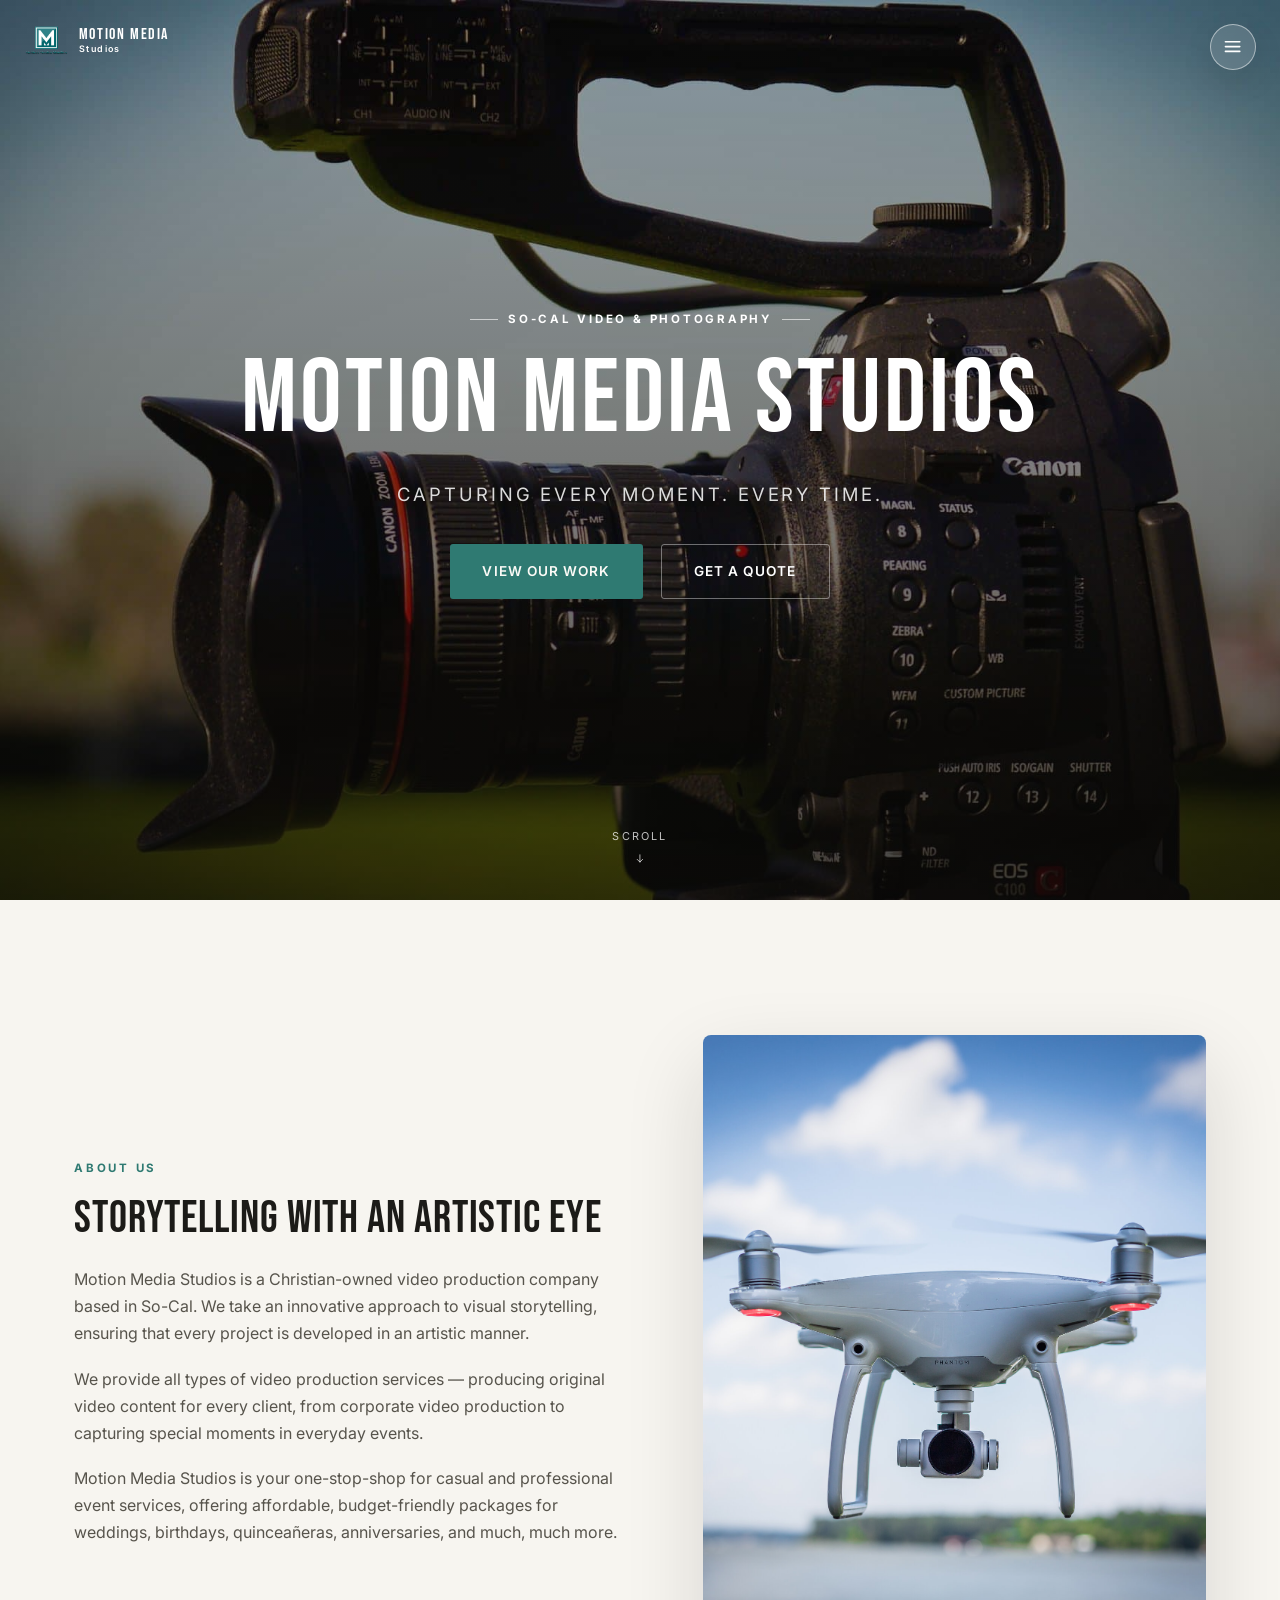
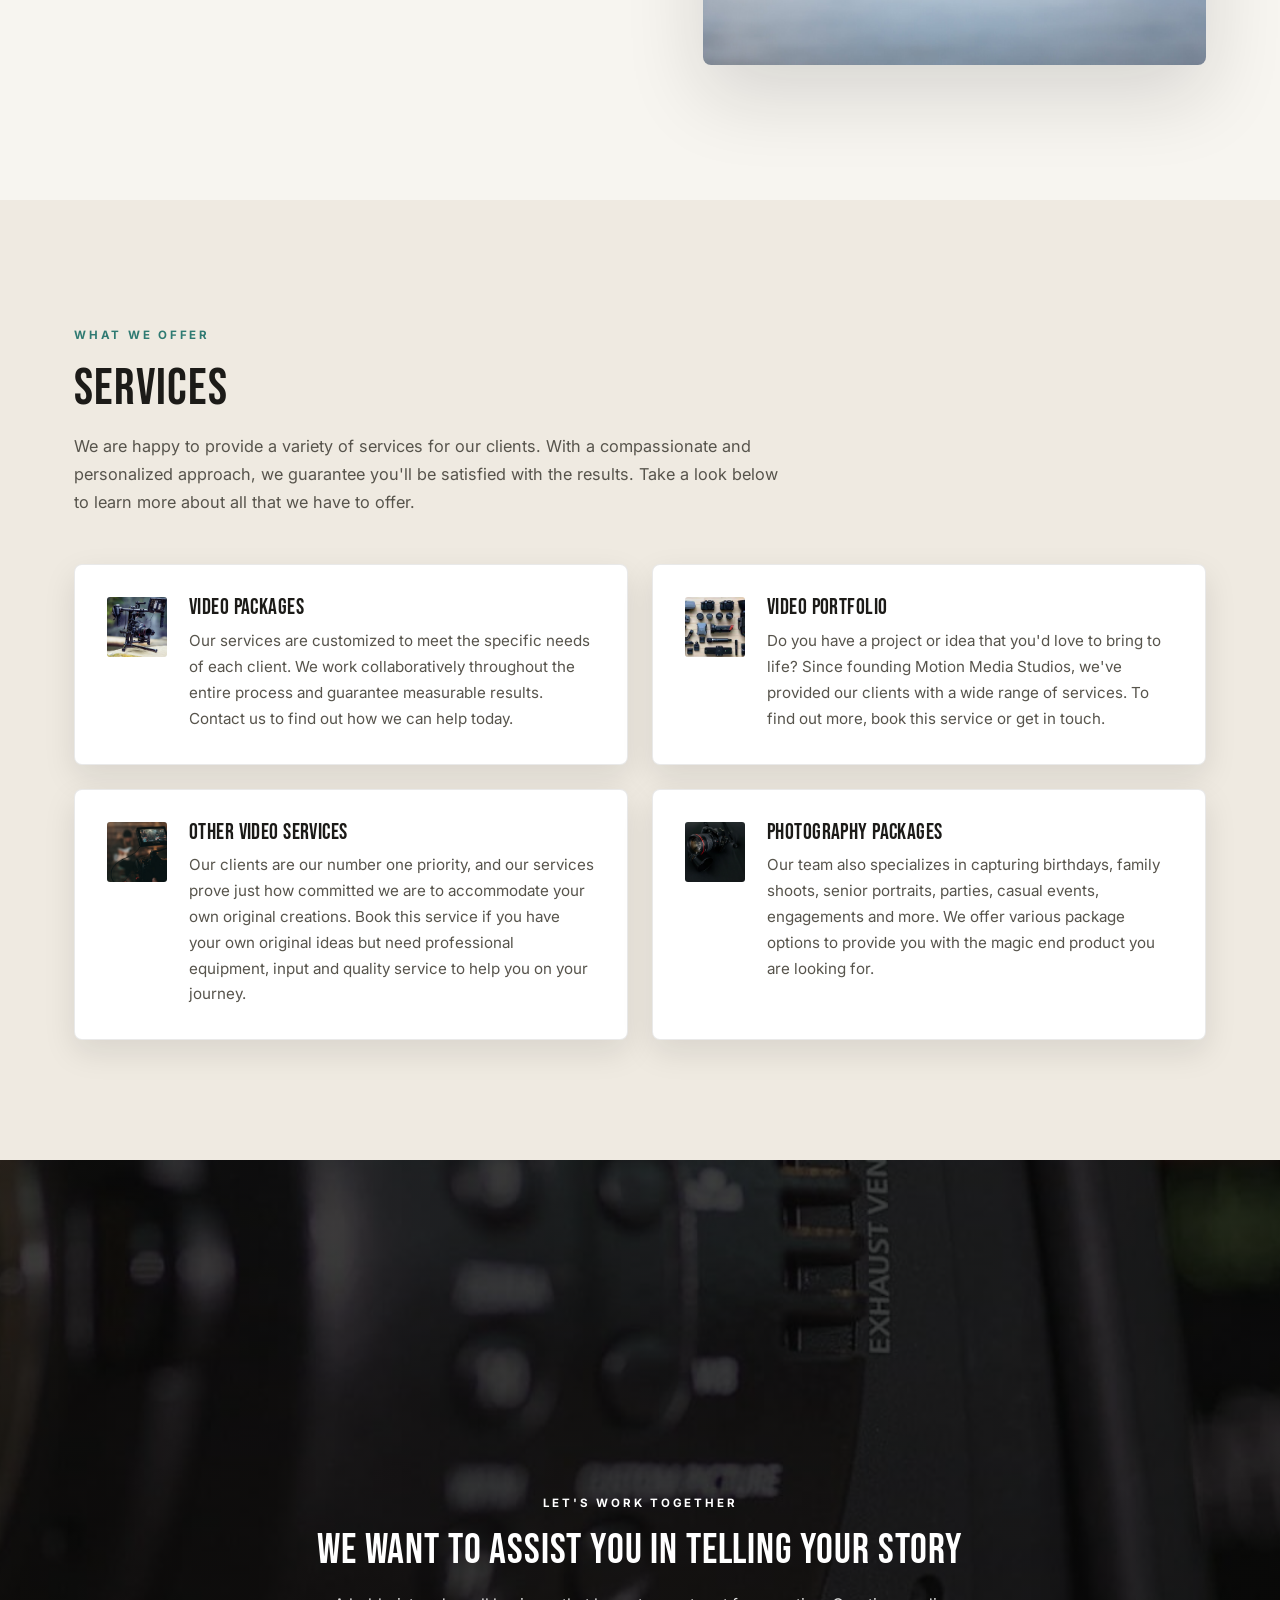
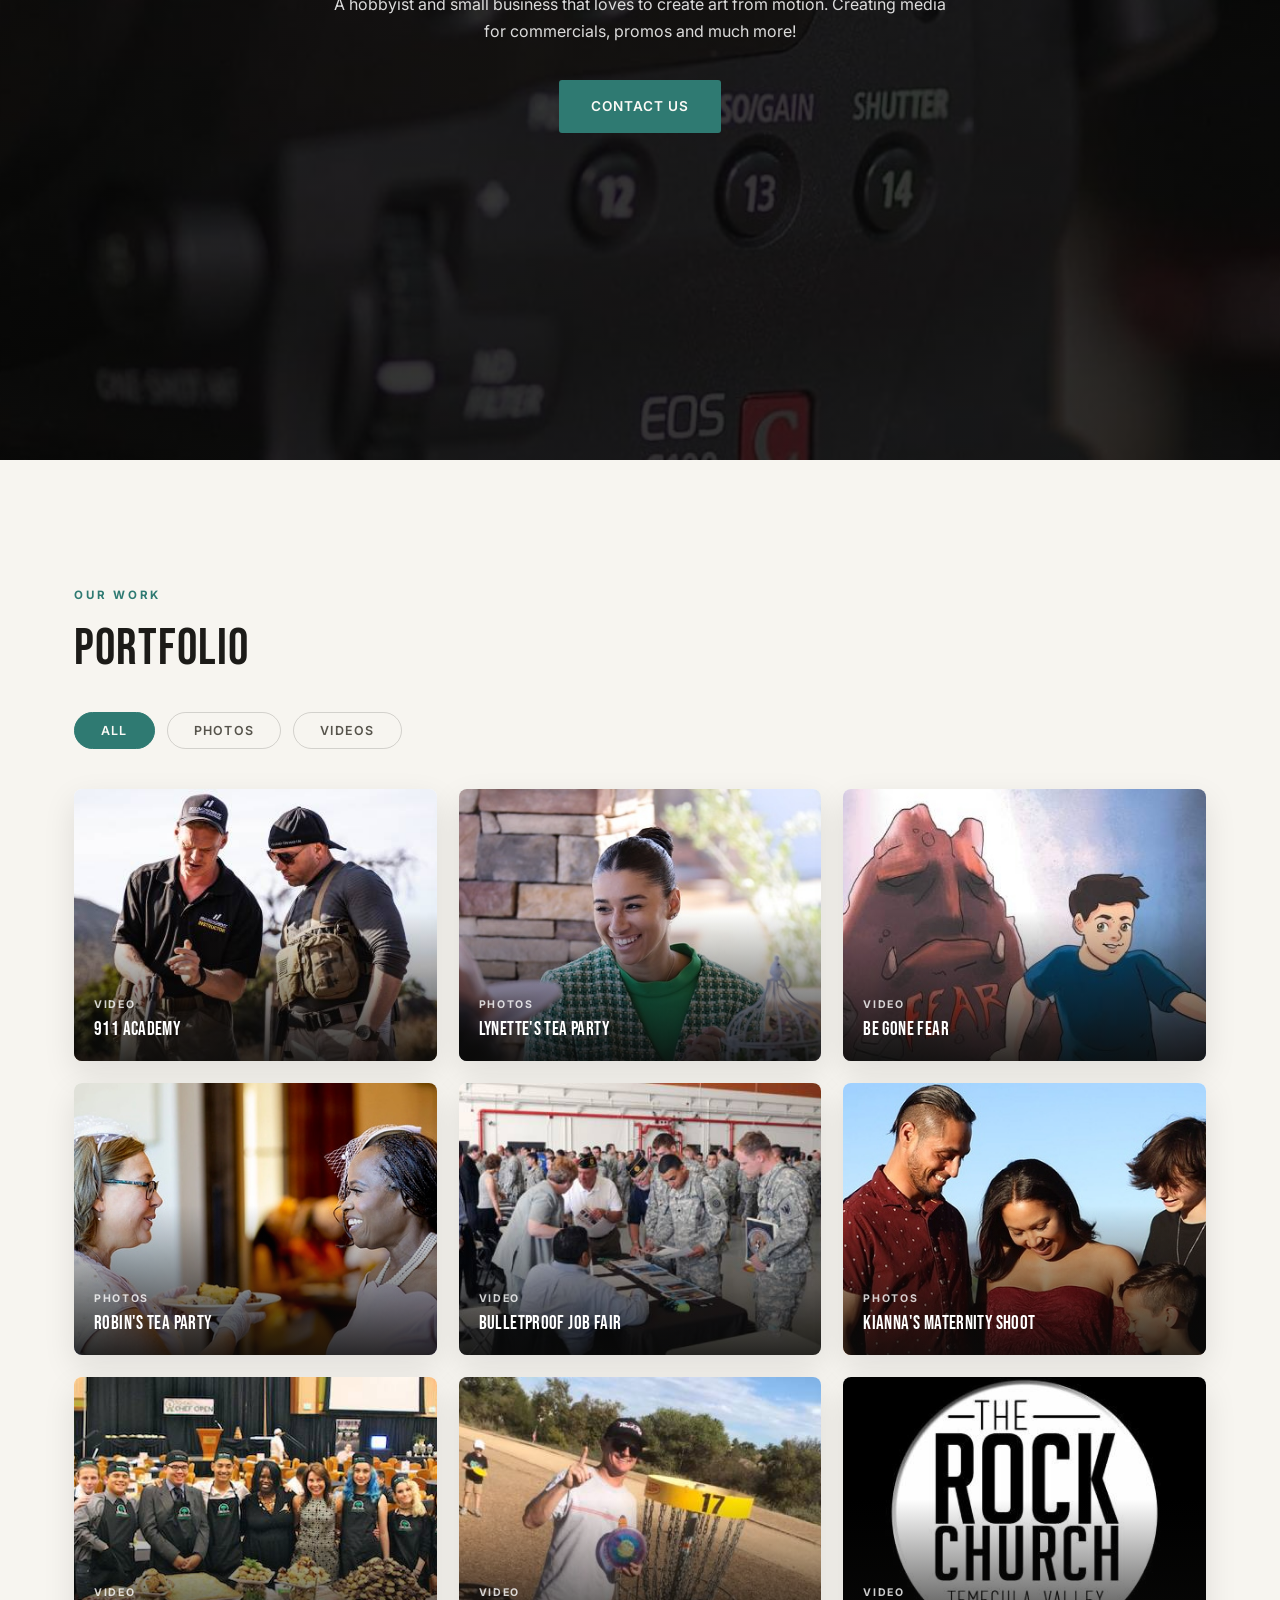
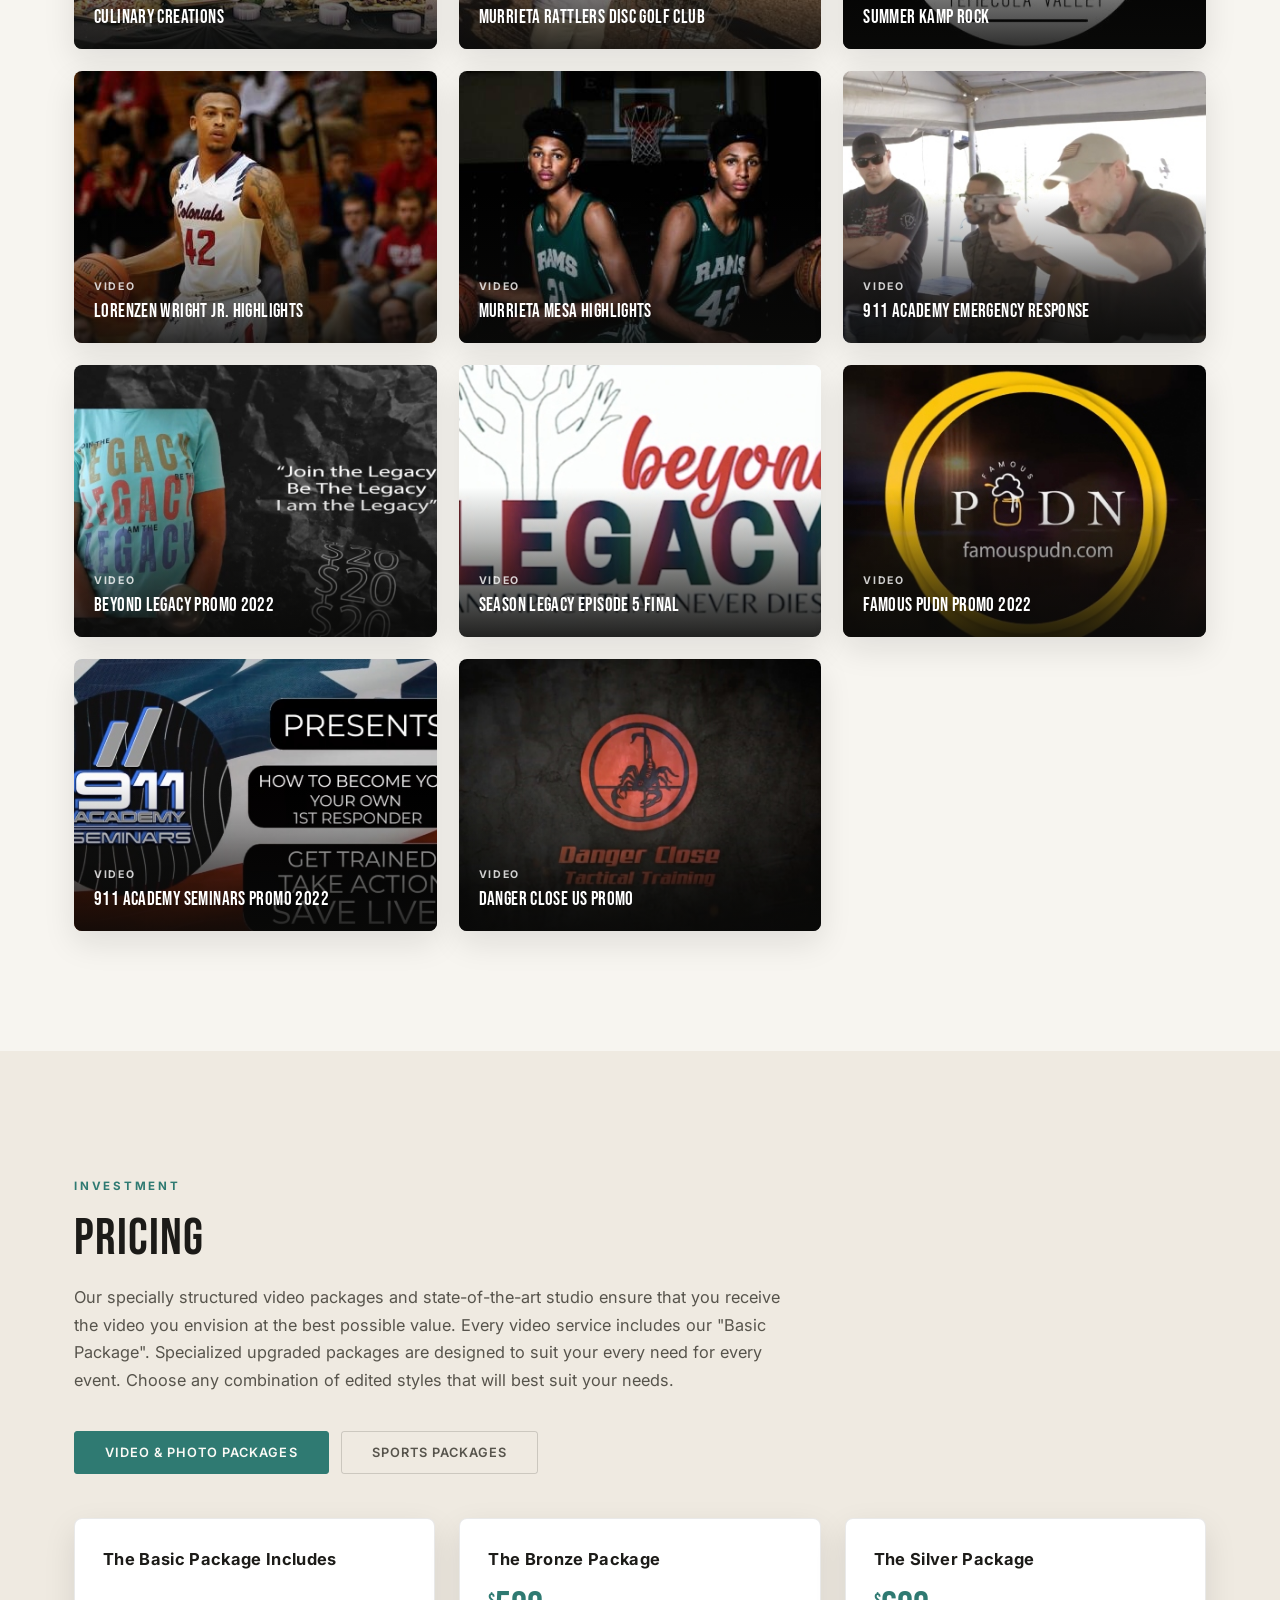
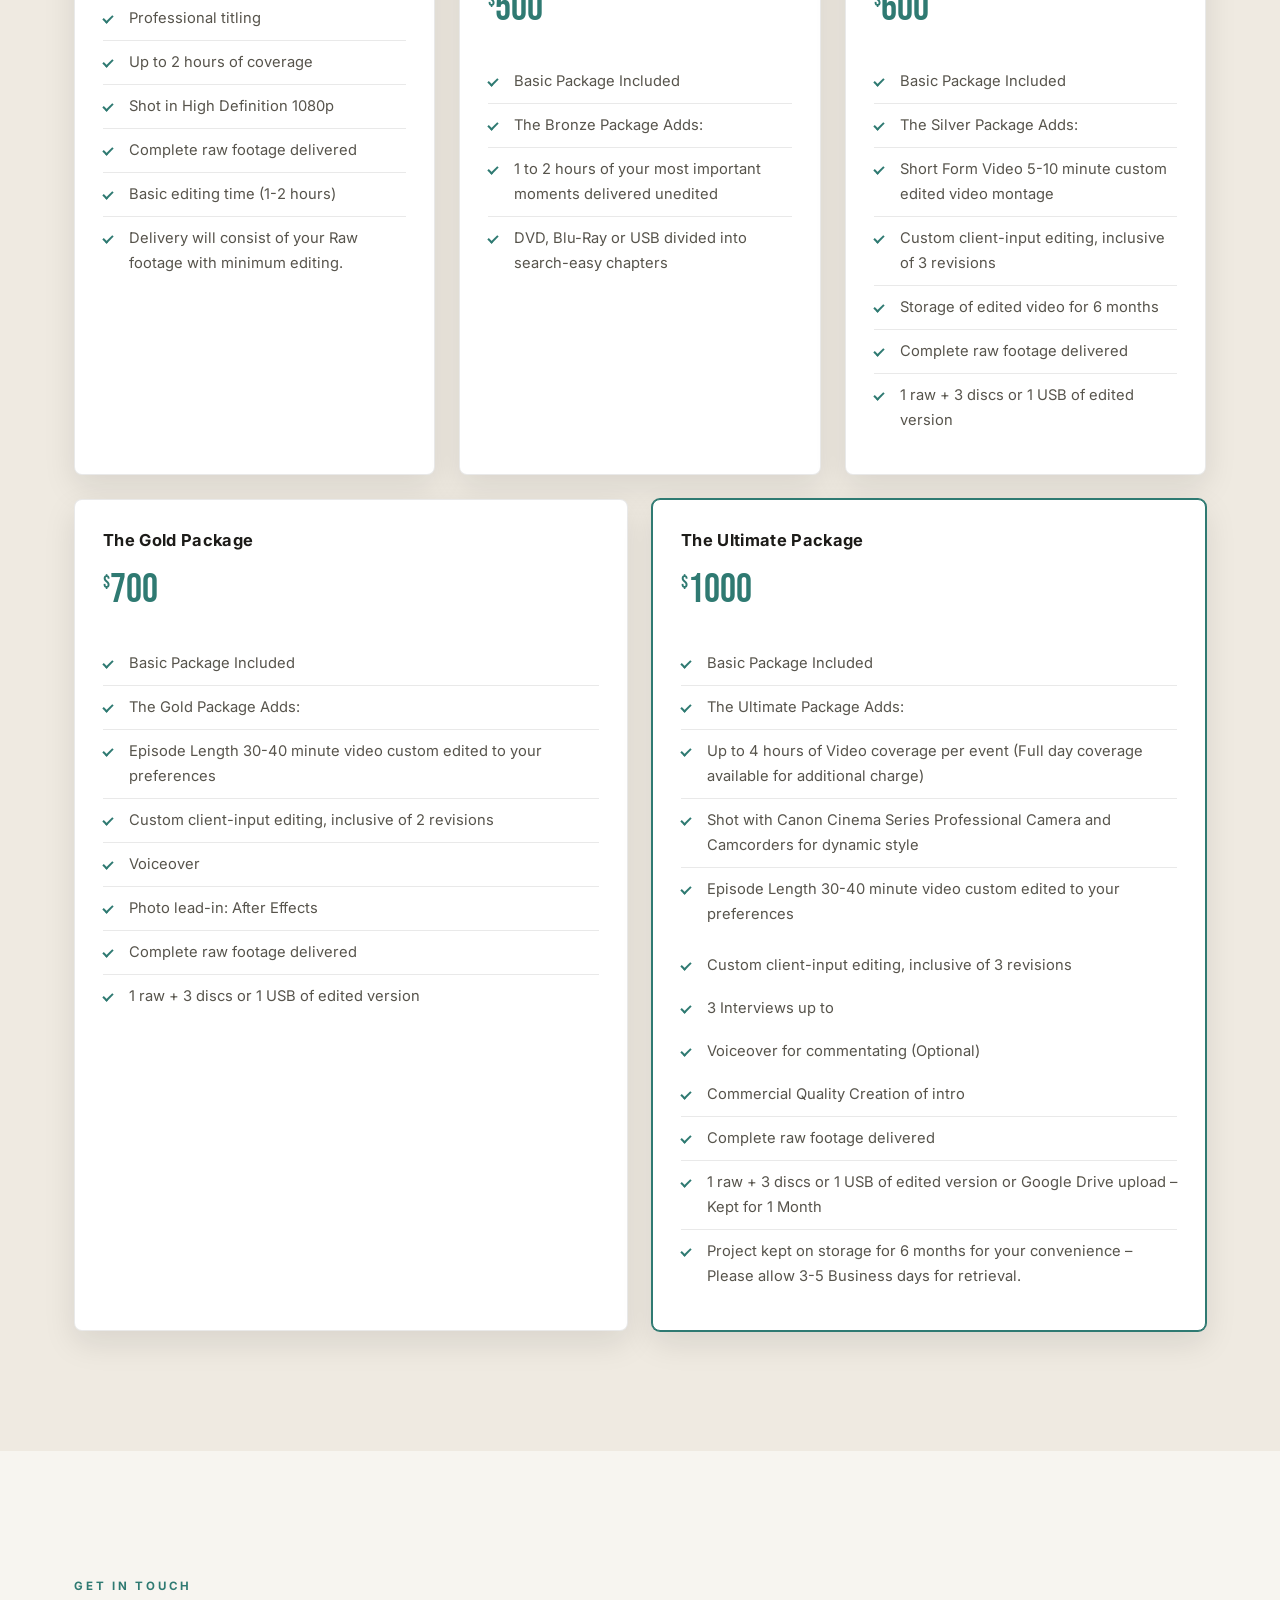
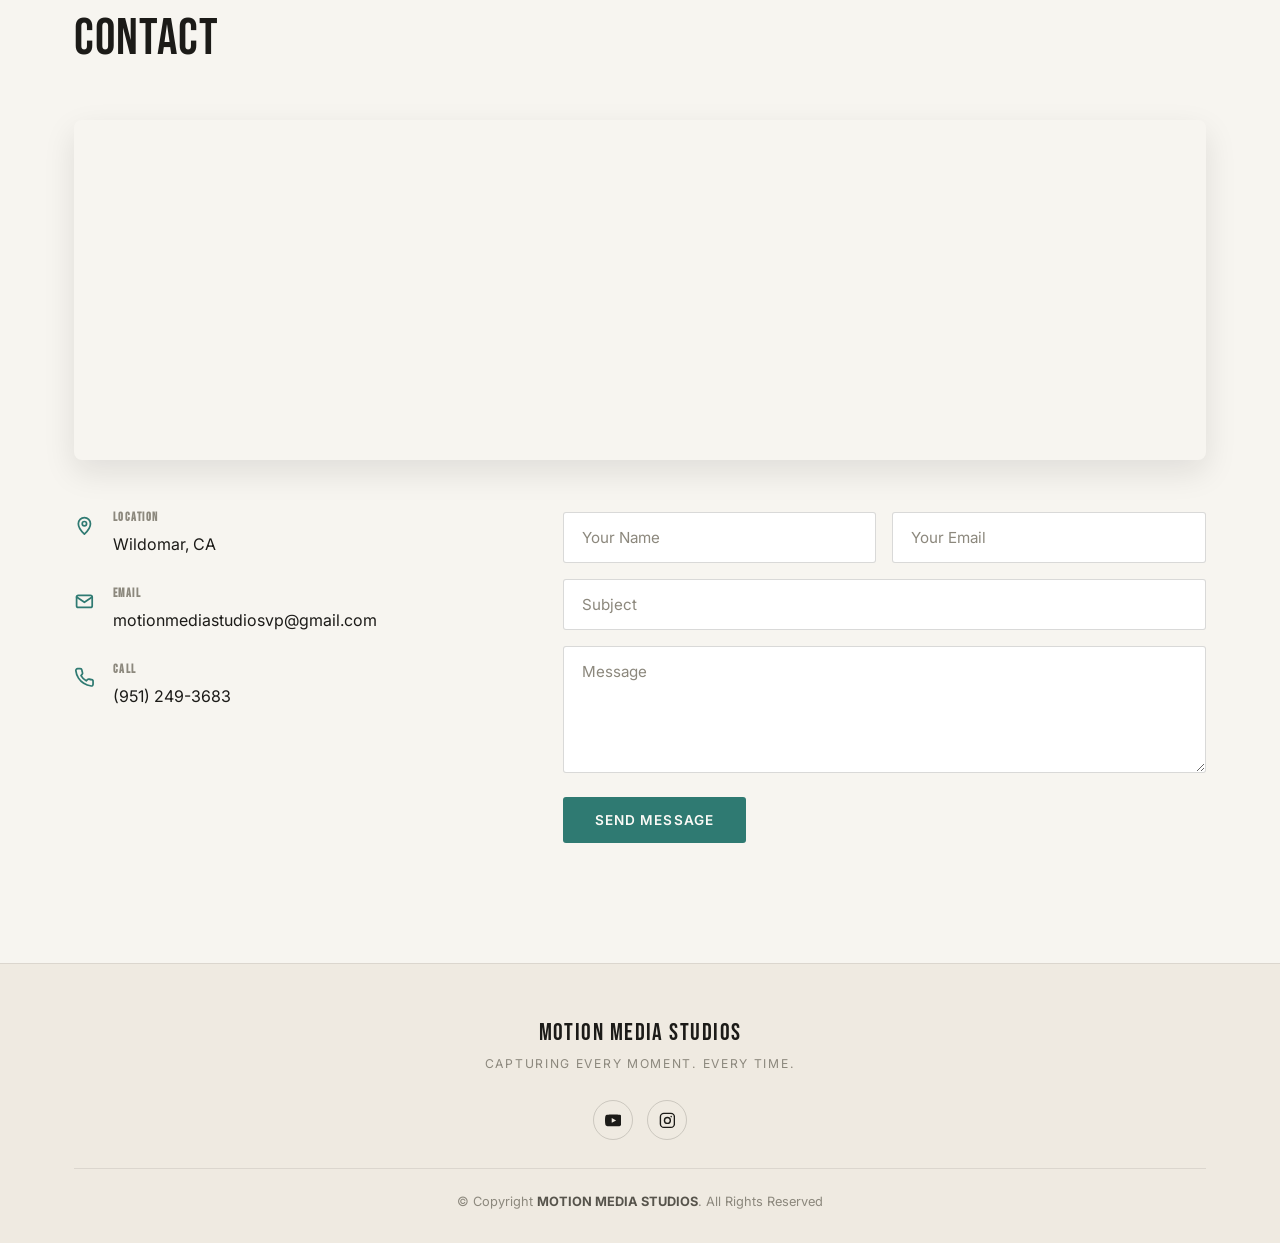
==== commit 7ee2ab18: "first commit" ====
--- a/index.html
+++ b/index.html
@@ -1,811 +1,515 @@
-<!DOCTYPE html>
-<html lang="en">
-
-<head>
-  <meta charset="utf-8">
-  <meta content="width=device-width, initial-scale=1.0" name="viewport">
-
-  <title>Motion Media Studios</title>
-  <meta content="" name="description">
-  <meta content="" name="keywords">
-
-  <!-- Favicons -->
-  <link href="assets/img/Motion Media Studios Logo.png" rel="icon">
-
-  <!-- Google Fonts -->
-  <link href="https://fonts.googleapis.com/css?family=Open+Sans:300,300i,400,400i,600,600i,700,700i|Raleway:300,300i,400,400i,500,500i,600,600i,700,700i|Poppins:300,300i,400,400i,500,500i,600,600i,700,700i" rel="stylesheet">
-
-  <!-- Vendor CSS Files -->
-  <link href="assets/vendor/bootstrap/css/bootstrap.min.css" rel="stylesheet">
-  <link href="assets/vendor/icofont/icofont.min.css" rel="stylesheet">
-  <link href="assets/vendor/boxicons/css/boxicons.min.css" rel="stylesheet">
-  <link href="assets/vendor/remixicon/remixicon.css" rel="stylesheet">
-  <link href="assets/vendor/venobox/venobox.css" rel="stylesheet">
-  <link href="assets/vendor/owl.carousel/assets/owl.carousel.min.css" rel="stylesheet">
-
-  <!-- Template Main CSS File -->
-  <link href="assets/css/style.css" rel="stylesheet">
-
-
-  <!-- Global site tag (gtag.js) - Google Analytics -->
-  <script async src="https://www.googletagmanager.com/gtag/js?id=UA-181903820-1"></script>
-  <script>
-    window.dataLayer = window.dataLayer || [];
-
-    function gtag() {
-      dataLayer.push(arguments);
-    }
-    gtag('js', new Date());
-
-    gtag('config', 'UA-181903820-1');
-  </script>
-
-</head>
-
-<body>
-
-  <!-- ======= Header ======= -->
-  <header id="header" class="fixed-top ">
-    <div class="container-fluid">
-
-      <div class="row justify-content-center">
-        <div class="col-xl-9 d-flex align-items-center justify-content-between">
-          <h1 class="logo"><a href="index.html"><img src="/assets/img/Motion-Media-Studios-Logo.png" alt=""></a></h1>
-          <!-- Uncomment below if you prefer to use an image logo -->
-          <!-- <a href="index.html" class="logo"><img src="assets/img/logo.png" alt="" class="img-fluid"></a>-->
-
-          <nav class="nav-menu d-none d-lg-block">
-            <ul>
-              <li class="active"><a href="index.html">Home</a></li>
-              <li><a href="#about">About</a></li>
-              <li><a href="#services">Services</a></li>
-              <li><a href="#portfolio">Portfolio</a></li>
-              <li><a href="#pricing">Pricing</a></li>
-              <li><a href="#contact">Contact</a></li>
-            </ul>
-          </nav><!-- .nav-menu -->
-        </div>
-      </div>
-
-    </div>
-  </header><!-- End Header -->
-
-  <!-- ======= Hero Section ======= -->
-  <section id="hero" class="d-flex flex-column justify-content-center">
-    <div class="container">
-      <div class="row justify-content-center">
-        <div class="col-xl-8">
-          <h1>MOTION MEDIA STUDIOS</h1>
-          <h2>CAPTURING EVERY MOMENT. EVERY TIME.</h2>
-        </div>
-      </div>
-    </div>
-  </section><!-- End Hero -->
-
-  <main id="main">
-
-    <!-- ======= About Us Section ======= -->
-    <section id="about" class="about">
-      <div class="container">
-
-        <div class="section-title">
-          <h2>About Us</h2>
-          <p>
-            Motion Media Studios is a Christian owned video production company based in So-Cal. We take an innovative
-            approach to visual storytelling, ensuring that all projects are developed in an artistic manner.
-          </p>
-          <br>
-          <p>
-            Motion Media Studios provides all types of video production services. We produce original video content for
-            all clients, from corporate video production to capturing special moments in everyday events.
-          </p>
-          <br>
-          <p>
-            Motion Media Studios is your one-stop-shop for casual and professional event services. Motion Media Studios
-            offer affordable, budget friendly packages for weddings, birthdays, quinceaneras, anniversaries, and much
-            much more.
-          </p>
-        </div>
-
-      </div>
-    </section><!-- End About Us Section -->
-
-    <!-- ======= Services Section ======= -->
-    <section id="services" class="services">
-      <div class="container">
-
-        <div class="section-title">
-          <h2>Services</h2>
-          <p>We are happy to provide a variety of services for our clients. With a compassionate and personalized
-            approach, we guarantee you’ll be satisfied with the results. Take a look below to learn more about all that
-            we have to offer.</p>
-        </div>
-
-        <div class="row">
-          <div class="col-md-6 mt-4">
-            <div class="icon-box">
-              <div class="icon"><img src="/assets/img/Motion Media Studio Camera Setup.jpg" alt=""></div>
-              <div>
-                <h4><a href="">Video Packages</a></h4>
-                <p>Our services are customized to meet the specific needs of each client. We work collaboratively
-                  throughout the entire process and guarantee measurable results. Contact us to find out how we can help
-                  today.</p>
-              </div>
-            </div>
-          </div>
-
-          <div class="col-md-6 mt-4">
-            <div class="icon-box">
-              <div class="icon"><img src="/assets/img/Motion Media Studios Equipment.jpg" alt=""></div>
-              <div>
-                <h4><a href="">Video Portfolio</a></h4>
-                <p>Do you have a project or idea that you’d love to bring to life? Since founding
-                  Motion Media Studios, we've provided our clients with a wide range of services. To find out more book
-                  this service or get in touch.</p>
-              </div>
-            </div>
-          </div>
-        </div>
-
-        <div class="row">
-          <div class="col-md-6 mt-4">
-            <div class="icon-box">
-              <div class="icon"><img src="/assets/img/Motion Media Studio Recording.jpeg" alt=""></div>
-              <div>
-                <h4><a href="">Other Video Services</a></h4>
-                <p>Our clients are our number one priority, and our services prove just how committed we are to
-                  accommodate your own original creations. Book this service if you have your own original ideas but
-                  need
-                  professional equipment, input and quality service to help you on your journey.</p>
-              </div>
-            </div>
-          </div>
-
-          <div class="col-md-6 mt-4">
-            <div class="icon-box">
-              <div class="icon"><img src="/assets/img/Motion Media Studio Camera Lense.jpeg" alt=""></div>
-              <div>
-                <h4><a href="">Photography Packages</a></h4>
-                <p>Our team also specializes in capturing birthdays, family shoots, senior portraits, parties, casual
-                  events, engagements and more. We offer various package options to provide you with the magic end
-                  product
-                  you are looking for.</p>
-              </div>
-
-            </div>
-          </div>
-        </div>
-
-      </div>
-    </section><!-- End Services Section -->
-
-    <!-- ======= Cta Section ======= -->
-    <section id="cta" class="cta">
-      <div class="container">
-
-        <div class="row">
-          <div class="col-lg-9 text-center text-lg-left">
-            <h3>We want to assist you in telling your story</h3>
-            <p>
-              A hobbyist and small business that loves to create art from motion. Creating media for commercials, promos
-              and much more!
-            </p>
-          </div>
-          <div class="col-lg-3 cta-btn-container text-center">
-            <a class="cta-btn align-middle" href="#contact">Contact</a>
-          </div>
-        </div>
-
-      </div>
-    </section><!-- End Cta Section -->
-
-    <!-- ======= Portfolio Section ======= -->
-    <section id="portfolio" class="portfolio">
-      <div class="container">
-
-        <div class="section-title">
-          <h2>Portfolio</h2>
-        </div>
-
-        <div class="row">
-          <div class="col-lg-12 d-flex justify-content-center">
-            <ul id="portfolio-flters">
-              <li data-filter="*" class="filter-active">All</li>
-              <li data-filter=".filter-photos">Photos</li>
-              <li data-filter=".filter-videos">Videos</li>
-            </ul>
-          </div>
-        </div>
-
-        <div class="row portfolio-container">
-
-          <div class="col-lg-4 col-md-6 portfolio-item filter-videos">
-            <div class="portfolio-wrap">
-              <img src="assets/img/portfolio/Academy.jpg" class="img-fluid" alt="">
-              <div class="portfolio-info">
-                <h4>911 Academy</h4>
-                <p>Video</p>
-              </div>
-              <div class="portfolio-links">
-                <a href="https://www.youtube.com/watch?v=y8Xy0xeYsZo&feature=emb_logo" class="venobox" data-vbtype="video" data-autoplay="true"><i class="bx bx-link"></i></a>
-              </div>
-            </div>
-          </div>
-
-          <div class="col-lg-4 col-md-6 portfolio-item filter-photos">
-            <div class="portfolio-wrap">
-              <img src="assets/img/portfolio/Lynette.jpg" class="img-fluid" alt="">
-              <div class="portfolio-info">
-                <h4>Lynette's Tea Party</h4>
-                <p>Photos</p>
-              </div>
-              <div class="portfolio-links">
-                <a href="https://www.flickr.com/photos/197121110@N06/albums/72177720304268022" target="_blank"><i class="bx bx-link"></i></a>
-              </div>
-            </div>
-          </div>
-
-          <div class="col-lg-4 col-md-6 portfolio-item filter-videos">
-            <div class="portfolio-wrap">
-              <img src="assets/img/portfolio/BeGoneFear.jpg" class="img-fluid" alt="">
-              <div class="portfolio-info">
-                <h4>Be Gone Fear</h4>
-                <p>Video</p>
-              </div>
-              <div class="portfolio-links">
-                <a href="https://www.youtube.com/watch?v=SNZemBrlQTc&feature=emb_logo" class="venobox" data-vbtype="video" data-autoplay="true"><i class="bx bx-link"></i></a>
-              </div>
-            </div>
-          </div>
-
-          <div class="col-lg-4 col-md-6 portfolio-item filter-photos">
-            <div class="portfolio-wrap">
-              <img src="assets/img/portfolio/Robin.jpg" class="img-fluid" alt="">
-              <div class="portfolio-info">
-                <h4>Robin's Tea Party</h4>
-                <p>Photos</p>
-              </div>
-              <div class="portfolio-links">
-                <a href="https://www.flickr.com/photos/197121110@N06/albums/72177720304281998" target="_blank"><i class="bx bx-link"></i></a>
-              </div>
-            </div>
-          </div>
-
-          <div class="col-lg-4 col-md-6 portfolio-item filter-videos">
-            <div class="portfolio-wrap">
-              <img src="assets/img/portfolio/Bulletproof.jpg" class="img-fluid" alt="">
-              <div class="portfolio-info">
-                <h4>Bulletproof Job Fair</h4>
-                <p>Video</p>
-              </div>
-              <div class="portfolio-links">
-                <a href="https://www.youtube.com/watch?v=ezkcwzk15co&feature=emb_logo" class="venobox" data-vbtype="video" data-autoplay="true"><i class="bx bx-link"></i></a>
-              </div>
-            </div>
-          </div>
-
-          <div class="col-lg-4 col-md-6 portfolio-item filter-photos">
-            <div class="portfolio-wrap">
-              <img src="assets/img/portfolio/Kianna.jpg" class="img-fluid" alt="">
-              <div class="portfolio-info">
-                <h4>Kianna's Maternity Shoot</h4>
-                <p>Photos</p>
-              </div>
-              <div class="portfolio-links">
-                <a href="https://www.flickr.com/photos/197121110@N06/albums/72177720304260490" target="_blank"><i class="bx bx-link"></i></a>
-              </div>
-            </div>
-          </div>
-
-          <div class="col-lg-4 col-md-6 portfolio-item filter-videos">
-            <div class="portfolio-wrap">
-              <img src="assets/img/portfolio/CulinaryCreations.jpg" class="img-fluid" alt="">
-              <div class="portfolio-info">
-                <h4>Culinary Creations</h4>
-                <p>Video</p>
-              </div>
-              <div class="portfolio-links">
-                <a href="https://www.youtube.com/watch?v=Zq_iSj8-pQA&feature=emb_logo" class="venobox" data-vbtype="video" data-autoplay="true"><i class="bx bx-link"></i></a>
-              </div>
-            </div>
-          </div>
-
-          <div class="col-lg-4 col-md-6 portfolio-item filter-videos">
-            <div class="portfolio-wrap">
-              <img src="assets/img/portfolio/DiscGolf.jpg" class="img-fluid" alt="">
-              <div class="portfolio-info">
-                <h4>Murrieta Rattlers Disc Golf Club</h4>
-                <p>Video</p>
-              </div>
-              <div class="portfolio-links">
-                <a href="https://www.youtube.com/watch?v=l2RwuQg0phU&feature=emb_logo" class="venobox" data-vbtype="video" data-autoplay="true"><i class="bx bx-link"></i></a>
-              </div>
-            </div>
-          </div>
-
-          <div class="col-lg-4 col-md-6 portfolio-item filter-videos">
-            <div class="portfolio-wrap">
-              <img src="assets/img/portfolio/Rock.jpg" class="img-fluid" alt="">
-              <div class="portfolio-info">
-                <h4>Summer Kamp Rock</h4>
-                <p>Video</p>
-              </div>
-              <div class="portfolio-links">
-                <a href="https://www.youtube.com/watch?v=l2RwuQg0phU&feature=emb_logo" class="venobox" data-vbtype="video" data-autoplay="true"><i class="bx bx-link"></i></a>
-              </div>
-            </div>
-          </div>
-
-          <div class="col-lg-4 col-md-6 portfolio-item filter-videos">
-            <div class="portfolio-wrap">
-              <img src="assets/img/portfolio/Lorenzen.jpg" class="img-fluid" alt="">
-              <div class="portfolio-info">
-                <h4>Lorenzen Wright Jr. Highlights</h4>
-                <p>Video</p>
-              </div>
-              <div class="portfolio-links">
-                <a href="https://www.youtube.com/watch?v=AqZxEz0gA-k&feature=emb_logo" class="venobox" data-vbtype="video" data-autoplay="true"><i class="bx bx-link"></i></a>
-              </div>
-            </div>
-          </div>
-
-          <div class="col-lg-4 col-md-6 portfolio-item filter-videos">
-            <div class="portfolio-wrap">
-              <img src="assets/img/portfolio/Twins.jpg" class="img-fluid" alt="">
-              <div class="portfolio-info">
-                <h4>Murrieta Mesa Highlights</h4>
-                <p>Video</p>
-              </div>
-              <div class="portfolio-links">
-                <a href="https://www.youtube.com/watch?v=2OAqH1U6SjQ&feature=emb_logo" class="venobox" data-vbtype="video" data-autoplay="true"><i class="bx bx-link"></i></a>
-              </div>
-            </div>
-          </div>
-
-          <div class="col-lg-4 col-md-6 portfolio-item filter-videos">
-            <div class="portfolio-wrap">
-              <img src="assets/img/portfolio/911.jpg" class="img-fluid" alt="">
-              <div class="portfolio-info">
-                <h4>911 Academy Emergency Response</h4>
-                <p>Video</p>
-              </div>
-              <div class="portfolio-links">
-                <a href="https://www.youtube.com/watch?v=yraHlnF_omg&t=2s" class="venobox" data-vbtype="video" data-autoplay="true"><i class="bx bx-link"></i></a>
-              </div>
-            </div>
-          </div>
-
-          <div class="col-lg-4 col-md-6 portfolio-item filter-videos">
-            <div class="portfolio-wrap">
-              <img src="assets/img/portfolio/Beyond.jpg" class="img-fluid" alt="">
-              <div class="portfolio-info">
-                <h4>Beyond Legacy Promo 2022</h4>
-                <p>Video</p>
-              </div>
-              <div class="portfolio-links">
-                <a href="https://www.youtube.com/watch?v=utgFeb8H7sg" class="venobox" data-vbtype="video" data-autoplay="true"><i class="bx bx-link"></i></a>
-              </div>
-            </div>
-          </div>
-
-          <div class="col-lg-4 col-md-6 portfolio-item filter-videos">
-            <div class="portfolio-wrap">
-              <img src="assets/img/portfolio/Legacy.jpg" class="img-fluid" alt="">
-              <div class="portfolio-info">
-                <h4>Season Legacy Episode 5 Final</h4>
-                <p>Video</p>
-              </div>
-              <div class="portfolio-links">
-                <a href="https://www.youtube.com/watch?v=K2SKtfBVIS0" class="venobox" data-vbtype="video" data-autoplay="true"><i class="bx bx-link"></i></a>
-              </div>
-            </div>
-          </div>
-
-          <div class="col-lg-4 col-md-6 portfolio-item filter-videos">
-            <div class="portfolio-wrap">
-              <img src="assets/img/portfolio/Pudn.jpg" class="img-fluid" alt="">
-              <div class="portfolio-info">
-                <h4>Famous Pudn Promo 2022</h4>
-                <p>Video</p>
-              </div>
-              <div class="portfolio-links">
-                <a href="https://www.youtube.com/watch?v=UGIdWOlB1To" class="venobox" data-vbtype="video" data-autoplay="true"><i class="bx bx-link"></i></a>
-              </div>
-            </div>
-          </div>
-
-          <div class="col-lg-4 col-md-6 portfolio-item filter-videos">
-            <div class="portfolio-wrap">
-              <img src="assets/img/portfolio/911Seminars.jpg" class="img-fluid" alt="">
-              <div class="portfolio-info">
-                <h4>911 Academy Seminars Promo 2022</h4>
-                <p>Video</p>
-              </div>
-              <div class="portfolio-links">
-                <a href="https://www.youtube.com/watch?v=6CdGSMTqPtA" class="venobox" data-vbtype="video" data-autoplay="true"><i class="bx bx-link"></i></a>
-              </div>
-            </div>
-          </div>
-
-          <div class="col-lg-4 col-md-6 portfolio-item filter-videos">
-            <div class="portfolio-wrap">
-              <img src="assets/img/portfolio/Danger.jpg" class="img-fluid" alt="">
-              <div class="portfolio-info">
-                <h4>Danger Close US Promo</h4>
-                <p>Video</p>
-              </div>
-              <div class="portfolio-links">
-                <a href="https://www.youtube.com/watch?v=9ajJWBsfNEc" class="venobox" data-vbtype="video" data-autoplay="true"><i class="bx bx-link"></i></a>
-              </div>
-            </div>
-          </div>
-
-
-        </div>
-
-      </div>
-    </section><!-- End Portfolio Section -->
-
-    <!-- ======= Pricing Section ======= -->
-    <section id="pricing" class="pricing">
-      <div class="container">
-
-        <div class="section-title">
-          <h2>Pricing</h2>
-          <h3>The Basic Package Info</h3>
-          <p>Our specially structured video packages and state-of-the-art studio ensure that you receive the video
-            you
-            envision at the best possible value. Every video service includes our "Basic Package". Specialized
-            upgraded
-            packages are design to suit your every need for every event. Choose any combination of edited styles
-            that
-            will best suit your needs.</p>
-        </div>
-
-        <div class="row">
-
-          <div class="col-md-4 mt-4">
-            <div class="box">
-              <h3>The Basic Package Includes</h3>
-              <ul>
-                <li>Professional titling</li>
-                <li>Up to 2 hours of coverage</li>
-                <li>Shot in High Definition 1080p</li>
-                <li>Complete raw footage delivered</li>
-                <li>Basic editing time (1-2 hours)</li>
-                <li>Delivery will consist of your Raw footage with minimum editing.</li>
-              </ul>
-            </div>
-          </div>
-
-          <div class="col-md-4 mt-4">
-            <div class="box">
-              <h3>The Bronze Package</h3>
-              <h4><sup>$</sup>500</h4>
-              <ul>
-                <li>Basic Package Included</li>
-                <li>The Bronze Package Adds:</li>
-                <li>1 to 2 hours of your most important moments delivered unedited</li>
-                <li>DVD, Blu-Ray or USB divided into search-easy chapters</li>
-              </ul>
-            </div>
-          </div>
-
-          <div class="col-md-4 mt-4">
-            <div class="box">
-              <h3>The Silver Package</h3>
-              <h4><sup>$</sup>600</h4>
-              <ul>
-                <li>Basic Package Included</li>
-                <li>The Silver Package Adds:</li>
-                <li>Short Form Video 5-10 minute custom edited video montage</li>
-                <li>Custom client-input editing, inclusive of 3 revisions</li>
-                <li>Storage of edited video for 6 months</li>
-                <li>Complete raw footage delivered</li>
-                <li>1 raw + 3 discs or 1 USB of edited version</li>
-              </ul>
-            </div>
-          </div>
-
-        </div>
-
-        <div class="row">
-
-
-
-          <div class="col-md-6 mt-4">
-            <div class="box">
-              <h3>The Gold Package</h3>
-              <h4><sup>$</sup>700</h4>
-              <ul>
-                <li>Basic Package Included</li>
-                <li>The Gold Package Adds:</li>
-                <li>Episode Length 30-40 minute video custom edited to your preferences</li>
-                <li>Custom client-input editing, inclusive of 2 revisions</li>
-                <li>Voiceover</li>
-                <li>Photo lead-in: After Effects</li>
-                <li>Complete raw footage delivered</li>
-                <li>1 raw + 3 discs or 1 USB of edited version</li>
-              </ul>
-            </div>
-          </div>
-
-          <div class="col-md-6 mt-4">
-            <div class="box">
-              <h3>The Ultimate Package</h3>
-              <h4><sup>$</sup>1000</h4>
-              <ul>
-                <li>Basic Package Included</li>
-                <li>The Ultimate Package Adds:</li>
-                <li>Up to 4 hours of Video coverage per event (Full day coverage available for additional charge)</li>
-                <li>Shot with Canon Cinema Series Professional Camera and Camcorders for dynamic style</li>
-                <li>Episode Length 30-40 minute video custom edited to your preferences</li>
-                <ul>
-                  <li>Custom client-input editing, inclusive of 3 revisions</li>
-                  <li>3 Interviews up to</li>
-                  <li>Voiceover for commentating (Optional)</li>
-                  <li>Commercial Quality Creation of intro</li>
-                </ul>
-                <li>Complete raw footage delivered</li>
-                <li>1 raw + 3 discs or 1 USB of edited version or Google Drive upload – Kept for 1 Month</li>
-                <li>Project kept on storage for 6 months for your convenience – Please allow 3-5 Business days for
-                  retrieval.</li>
-              </ul>
-            </div>
-          </div>
-
-        </div>
-
-        <div class="section-title">
-          <h3>Sports Packages</h3>
-        </div>
-
-        <div class="row">
-
-          <div class="col-md-3 mt-4">
-            <div class="box">
-              <h3>The Sporting Package Includes</h3>
-              <ul>
-                <li>We can come to you and record for you</li>
-                <li>Up to 3-4 hours of coverage</li>
-                <li>Shot in High Definition 1080p</li>
-                <li>Professional editing time</li>
-                <li>Complete raw footage delivered along with edited version*</li>
-                <li>Delivery will consist of your Finished edited product. DVD’s, Media files or USB Drives will be
-                  mailed or Uploaded. Per client’s request. Additional charges may apply depending on you package.</li>
-              </ul>
-            </div>
-          </div>
-
-          <div class="col-md-3 mt-4">
-            <div class="box">
-              <h3>Edit Package Only</h3>
-              <h4><sup>$</sup>300</h4>
-              <ul>
-                <li>You send us your footage and we edit it</li>
-                <li>1 DVD per Mixtape</li>
-                <li>YouTube Upload. YouTube Upload or to our YouTube Channel “TwiniT” which has high traffic and
-                  increases exposure. We will help you get seen.</li>
-                <li>USB Drive/Google Drive of Media is Available for your convenience</li>
-                <li>Includes either Highlight or Mixtape</li>
-                <li>After Effects graphics & Titles</li>
-                <li>Maximum finished edited version is 30 minutes.</li>
-              </ul>
-            </div>
-          </div>
-
-          <div class="col-md-3 mt-4">
-            <div class="box">
-              <h3>Highlight Reel</h3>
-              <h4><sup>$</sup>400</h4>
-              <ul>
-                <li>1 DVD per game</li>
-                <li>1 DVD per highlight</li>
-                <li>YouTube & Website upload</li>
-                <li>Includes natural audio/video</li>
-                <li>Professional edit/titles</li>
-              </ul>
-            </div>
-          </div>
-
-          <div class="col-md-3 mt-4">
-            <div class="box">
-              <h3>Mixtape</h3>
-              <h4><sup>$</sup>500</h4>
-              <ul>
-                <li>1 DVD per Mixtape or USB drive</li>
-                <li>YouTube Upload or to our YouTube Channel “TwiniT” which has high traffic and increases exposure. We
-                  will help you get seen.</li>
-                <li>Audio/Video professional editing</li>
-                <li>After Effects graphics & Titles</li>
-                <li>Professional edit/titles</li>
-              </ul>
-            </div>
-          </div>
-
-        </div>
-
-      </div>
-    </section><!-- End Pricing Section -->
-
-    <!-- ======= Faq Section ======= -->
-    <!-- <section id="faq" class="faq">
-      <div class="container-fluid">
-
-        <div class="row">
-
-          <div class="col-lg-7 d-flex flex-column justify-content-center align-items-stretch  order-2 order-lg-1">
-
-            <div class="content">
-              <h3>Frequently Asked <strong>Questions</strong></h3>
-              <p>
-                Lorem ipsum dolor sit amet, consectetur adipiscing elit, sed do eiusmod tempor incididunt ut labore et
-                dolore magna aliqua. Duis aute irure dolor in reprehenderit
-              </p>
-            </div>
-
-            <div class="accordion-list">
-              <ul>
-                <li>
-                  <a data-toggle="collapse" class="collapse" href="#accordion-list-1">Non consectetur a erat nam at
-                    lectus urna duis? <i class="bx bx-chevron-down icon-show"></i><i
-                      class="bx bx-chevron-up icon-close"></i></a>
-                  <div id="accordion-list-1" class="collapse show" data-parent=".accordion-list">
-                    <p>
-                      Feugiat pretium nibh ipsum consequat. Tempus iaculis urna id volutpat lacus laoreet non curabitur
-                      gravida. Venenatis lectus magna fringilla urna porttitor rhoncus dolor purus non.
-                    </p>
-                  </div>
-                </li>
-
-                <li>
-                  <a data-toggle="collapse" href="#accordion-list-2" class="collapsed">Feugiat scelerisque varius morbi
-                    enim nunc? <i class="bx bx-chevron-down icon-show"></i><i
-                      class="bx bx-chevron-up icon-close"></i></a>
-                  <div id="accordion-list-2" class="collapse" data-parent=".accordion-list">
-                    <p>
-                      Dolor sit amet consectetur adipiscing elit pellentesque habitant morbi. Id interdum velit laoreet
-                      id donec ultrices. Fringilla phasellus faucibus scelerisque eleifend donec pretium. Est
-                      pellentesque elit ullamcorper dignissim. Mauris ultrices eros in cursus turpis massa tincidunt
-                      dui.
-                    </p>
-                  </div>
-                </li>
-
-                <li>
-                  <a data-toggle="collapse" href="#accordion-list-3" class="collapsed">Dolor sit amet consectetur
-                    adipiscing elit? <i class="bx bx-chevron-down icon-show"></i><i
-                      class="bx bx-chevron-up icon-close"></i></a>
-                  <div id="accordion-list-3" class="collapse" data-parent=".accordion-list">
-                    <p>
-                      Eleifend mi in nulla posuere sollicitudin aliquam ultrices sagittis orci. Faucibus pulvinar
-                      elementum integer enim. Sem nulla pharetra diam sit amet nisl suscipit. Rutrum tellus pellentesque
-                      eu tincidunt. Lectus urna duis convallis convallis tellus. Urna molestie at elementum eu facilisis
-                      sed odio morbi quis
-                    </p>
-                  </div>
-                </li>
-
-              </ul>
-            </div>
-
-          </div>
-
-          <div class="col-lg-5 align-items-stretch order-1 order-lg-2 img"
-            style='background-image: url("assets/img/faq.jpg");'>&nbsp;</div>
-        </div>
-
-      </div>
-    </section> -->
-    <!-- End Faq Section -->
-
-    <!-- ======= Contact Section ======= -->
-    <section id="contact" class="contact">
-      <div class="container">
-
-        <div class="section-title">
-          <h2>Contact</h2>
-        </div>
-      </div>
-
-      <div>
-        <iframe style="border:0; width: 100%; height: 350px;" src="https://www.google.com/maps/embed?pb=!1m18!1m12!1m3!1d106322.63805410739!2d-117.32860618728415!3d33.616137113018496!2m3!1f0!2f0!3f0!3m2!1i1024!2i768!4f13.1!3m3!1m2!1s0x80dc991a0401bf5b%3A0x45c064842c3be00c!2sWildomar%2C%20CA!5e0!3m2!1sen!2sus!4v1603950904079!5m2!1sen!2sus" frameborder="0" allowfullscreen></iframe>
-      </div>
-
-      <div class="container">
-
-        <div class="row mt-5">
-
-          <div class="col-lg-4">
-            <div class="info">
-              <div class="address">
-                <i class="ri-map-pin-line"></i>
-                <h4>Location:</h4>
-                <p>Wildomar, CA</p>
-              </div>
-
-              <div class="email">
-                <i class="ri-mail-line"></i>
-                <h4>Email:</h4>
-                <p>motionmediastudiosvp@gmail.com</p>
-              </div>
-
-              <div class="phone">
-                <i class="ri-phone-line"></i>
-                <h4>Call:</h4>
-                <p>(951) 249-3683</p>
-              </div>
-
-            </div>
-
-          </div>
-
-          <div class="col-lg-8 mt-5 mt-lg-0">
-
-            <form action="https://formspree.io/f/xvovrwga" method="POST" class="php-email-form">
-              <div class="form-row">
-                <div class="col-md-6 form-group">
-                  <input type="text" name="name" class="form-control" placeholder="Your Name" required />
-                </div>
-                <div class="col-md-6 form-group">
-                  <input type="email" class="form-control" name="email" placeholder="Your Email" required />
-                </div>
-              </div>
-              <div class="form-group">
-                <input type="text" class="form-control" name="subject" placeholder="Subject" required />
-              </div>
-              <div class="form-group">
-                <textarea class="form-control" name="message" rows="5" placeholder="Message" required></textarea>
-              </div>
-
-              <div class="g-recaptcha" data-sitekey="6Ldqbd4ZAAAAAD-Ud4H9hz30q7liI6MWC8arXtcX"></div>
-              <br />
-
-              <div class="text-center"><button type="submit">Send Message</button></div>
-            </form>
-
-          </div>
-
-        </div>
-
-      </div>
-    </section><!-- End Contact Section -->
-
-  </main><!-- End #main -->
-
-  <!-- ======= Footer ======= -->
-  <footer id="footer">
-    <div class="container">
-      <h3>MOTION MEDIA STUDIOS</h3>
-      <p>CAPTURING EVERY MOMENT. EVERY TIME.</p>
-      <div class="social-links">
-        <a href="https://www.youtube.com/user/Dubtriprecord" class="youtube"><i class="bx bxl-youtube"></i></a>
-        <a href="https://www.instagram.com/motionmediastudios/" class="instagram"><i class="bx bxl-instagram"></i></a>
-      </div>
-      <div class="copyright">
-        &copy; Copyright <strong><span>MOTION MEDIA STUDIOS</span></strong>. All Rights Reserved
-      </div>
-    </div>
-  </footer><!-- End Footer -->
-
-  <div id="preloader"></div>
-  <a href="#" class="back-to-top"><i class="ri-arrow-up-line"></i></a>
-
-  <!-- Vendor JS Files -->
-  <script src="assets/vendor/jquery/jquery.min.js"></script>
-  <script src="assets/vendor/bootstrap/js/bootstrap.bundle.min.js"></script>
-  <script src="assets/vendor/jquery.easing/jquery.easing.min.js"></script>
-  <script src="assets/vendor/php-email-form/validate.js"></script>
-  <script src="assets/vendor/waypoints/jquery.waypoints.min.js"></script>
-  <script src="assets/vendor/counterup/counterup.min.js"></script>
-  <script src="assets/vendor/isotope-layout/isotope.pkgd.min.js"></script>
-  <script src="assets/vendor/venobox/venobox.min.js"></script>
-  <script src="assets/vendor/owl.carousel/owl.carousel.min.js"></script>
-  <script src="https://www.google.com/recaptcha/api.js" async defer></script>
-
-  <!-- Template Main JS File -->
-  <script src="assets/js/main.js"></script>
-
-</body>
-
-</html>+<!DOCTYPE html>
+<html lang="en">
+
+<head>
+  <meta charset="utf-8">
+  <meta content="width=device-width, initial-scale=1.0" name="viewport">
+
+  <title>Motion Media Studios | Video &amp; Photography Production, Wildomar CA</title>
+  <meta name="description" content="Motion Media Studios is a Christian-owned video and photography production company based in Wildomar, CA, serving weddings, events, sports, and commercial projects across So-Cal.">
+  <meta name="keywords" content="video production, photography, wedding videography, event videography, Wildomar CA, So-Cal">
+
+  <link href="assets/img/Motion Media Studios Logo.png" rel="icon">
+
+  <link rel="preconnect" href="https://fonts.googleapis.com">
+  <link rel="preconnect" href="https://fonts.gstatic.com" crossorigin>
+  <link href="https://fonts.googleapis.com/css2?family=Bebas+Neue&family=Inter:wght@400;500;600;700&display=swap" rel="stylesheet">
+
+  <link href="assets/css/style.css" rel="stylesheet">
+
+  <script async src="https://www.googletagmanager.com/gtag/js?id=UA-181903820-1"></script>
+  <script>
+    window.dataLayer = window.dataLayer || [];
+    function gtag() { dataLayer.push(arguments); }
+    gtag('js', new Date());
+    gtag('config', 'UA-181903820-1');
+  </script>
+</head>
+
+<body>
+
+  <div id="preloader"></div>
+
+  <a href="#hero" class="corner-logo" id="cornerLogo">
+    <img src="assets/img/Motion Media Studios Logo.png" alt="Motion Media Studios">
+    <span class="logo-text">MOTION MEDIA<span>Studios</span></span>
+  </a>
+
+  <button class="corner-menu-btn" id="cornerMenuBtn" aria-label="Open menu">
+    <svg class="icon" viewBox="0 0 24 24" fill="none" stroke="currentColor" stroke-width="2" stroke-linecap="round"><line x1="3" y1="6" x2="21" y2="6"/><line x1="3" y1="12" x2="21" y2="12"/><line x1="3" y1="18" x2="21" y2="18"/></svg>
+  </button>
+
+  <div class="nav-overlay" id="navOverlay">
+    <ul>
+      <li class="active"><a href="#hero">Home</a></li>
+      <li><a href="#about">About</a></li>
+      <li><a href="#services">Services</a></li>
+      <li><a href="#portfolio">Portfolio</a></li>
+      <li><a href="#pricing">Pricing</a></li>
+      <li><a href="#contact">Contact</a></li>
+    </ul>
+  </div>
+
+  <section id="hero" class="panel">
+    <div class="hero-inner">
+      <span class="eyebrow">So-Cal Video &amp; Photography</span>
+      <h1>MOTION MEDIA STUDIOS</h1>
+      <h2>Capturing every moment. Every time.</h2>
+      <div class="hero-actions">
+        <a href="#portfolio" class="btn btn-primary">View Our Work</a>
+        <a href="#contact" class="btn btn-outline on-dark">Get a Quote</a>
+      </div>
+    </div>
+    <div class="scroll-cue"><span>Scroll</span><svg class="icon" viewBox="0 0 24 24" fill="none" stroke="currentColor" stroke-width="2" stroke-linecap="round" stroke-linejoin="round"><line x1="12" y1="4" x2="12" y2="20"/><polyline points="6 14 12 20 18 14"/></svg></div>
+  </section>
+
+  <main id="main">
+
+    <section id="about" class="panel">
+      <div class="container">
+        <div class="about-grid">
+          <div class="about-copy reveal">
+            <span class="eyebrow">About Us</span>
+            <h2>Storytelling with an artistic eye</h2>
+            <p>
+              Motion Media Studios is a Christian-owned video production company based in So-Cal. We take an
+              innovative approach to visual storytelling, ensuring that every project is developed in an artistic
+              manner.
+            </p>
+            <p>
+              We provide all types of video production services — producing original video content for every
+              client, from corporate video production to capturing special moments in everyday events.
+            </p>
+            <p>
+              Motion Media Studios is your one-stop-shop for casual and professional event services, offering
+              affordable, budget-friendly packages for weddings, birthdays, quinceañeras, anniversaries, and much,
+              much more.
+            </p>
+          </div>
+          <div class="about-media reveal">
+            <img src="assets/img/Motion Media Studio Drone.jpeg" alt="Motion Media Studios drone equipment">
+          </div>
+        </div>
+      </div>
+    </section>
+
+    <section id="services" class="panel alt">
+      <div class="container">
+        <div class="section-title reveal">
+          <span class="eyebrow">What We Offer</span>
+          <h2>Services</h2>
+          <p>We are happy to provide a variety of services for our clients. With a compassionate and personalized
+            approach, we guarantee you'll be satisfied with the results. Take a look below to learn more about all
+            that we have to offer.</p>
+        </div>
+
+        <div class="services-grid">
+          <div class="service-card reveal">
+            <div class="icon-wrap"><img src="assets/img/Motion Media Studio Camera Setup.jpg" alt=""></div>
+            <div>
+              <h4>Video Packages</h4>
+              <p>Our services are customized to meet the specific needs of each client. We work collaboratively
+                throughout the entire process and guarantee measurable results. Contact us to find out how we can
+                help today.</p>
+            </div>
+          </div>
+
+          <div class="service-card reveal">
+            <div class="icon-wrap"><img src="assets/img/Motion Media Studios Equipment.jpg" alt=""></div>
+            <div>
+              <h4>Video Portfolio</h4>
+              <p>Do you have a project or idea that you'd love to bring to life? Since founding Motion Media
+                Studios, we've provided our clients with a wide range of services. To find out more, book this
+                service or get in touch.</p>
+            </div>
+          </div>
+
+          <div class="service-card reveal">
+            <div class="icon-wrap"><img src="assets/img/Motion Media Studio Recording.jpeg" alt=""></div>
+            <div>
+              <h4>Other Video Services</h4>
+              <p>Our clients are our number one priority, and our services prove just how committed we are to
+                accommodate your own original creations. Book this service if you have your own original ideas but
+                need professional equipment, input and quality service to help you on your journey.</p>
+            </div>
+          </div>
+
+          <div class="service-card reveal">
+            <div class="icon-wrap"><img src="assets/img/Motion Media Studio Camera Lense.jpeg" alt=""></div>
+            <div>
+              <h4>Photography Packages</h4>
+              <p>Our team also specializes in capturing birthdays, family shoots, senior portraits, parties, casual
+                events, engagements and more. We offer various package options to provide you with the magic end
+                product you are looking for.</p>
+            </div>
+          </div>
+        </div>
+      </div>
+    </section>
+
+    <section class="cta panel reveal">
+      <div class="container">
+        <span class="eyebrow">Let's Work Together</span>
+        <h3>We want to assist you in telling your story</h3>
+        <p>A hobbyist and small business that loves to create art from motion. Creating media for commercials,
+          promos and much more!</p>
+        <a href="#contact" class="btn btn-primary">Contact Us</a>
+      </div>
+    </section>
+
+    <section id="portfolio" class="panel tall">
+      <div class="container">
+        <div class="section-title reveal">
+          <span class="eyebrow">Our Work</span>
+          <h2>Portfolio</h2>
+        </div>
+
+        <div class="portfolio-filters reveal">
+          <button data-filter="*" class="active">All</button>
+          <button data-filter=".filter-photos">Photos</button>
+          <button data-filter=".filter-videos">Videos</button>
+        </div>
+
+        <div class="portfolio-grid">
+
+          <a class="portfolio-item filter-videos reveal" data-youtube="y8Xy0xeYsZo" href="https://www.youtube.com/watch?v=y8Xy0xeYsZo">
+            <img src="assets/img/portfolio/Academy.jpg" alt="911 Academy">
+            <div class="portfolio-play"><svg class="icon" viewBox="0 0 24 24" fill="currentColor"><path d="M8 5v14l11-7z"/></svg></div>
+            <div class="portfolio-overlay"><span class="type">Video</span><h4>911 Academy</h4></div>
+          </a>
+
+          <a class="portfolio-item filter-photos reveal" href="https://www.flickr.com/photos/197121110@N06/albums/72177720304268022" target="_blank" rel="noopener">
+            <img src="assets/img/portfolio/Lynette.jpg" alt="Lynette's Tea Party">
+            <div class="portfolio-play"><svg class="icon" viewBox="0 0 24 24" fill="none" stroke="currentColor" stroke-width="2" stroke-linecap="round" stroke-linejoin="round"><path d="M18 13v6a2 2 0 0 1-2 2H5a2 2 0 0 1-2-2V8a2 2 0 0 1 2-2h6"/><polyline points="15 3 21 3 21 9"/><line x1="10" y1="14" x2="21" y2="3"/></svg></div>
+            <div class="portfolio-overlay"><span class="type">Photos</span><h4>Lynette's Tea Party</h4></div>
+          </a>
+
+          <a class="portfolio-item filter-videos reveal" data-youtube="SNZemBrlQTc" href="https://www.youtube.com/watch?v=SNZemBrlQTc">
+            <img src="assets/img/portfolio/BeGoneFear.jpg" alt="Be Gone Fear">
+            <div class="portfolio-play"><svg class="icon" viewBox="0 0 24 24" fill="currentColor"><path d="M8 5v14l11-7z"/></svg></div>
+            <div class="portfolio-overlay"><span class="type">Video</span><h4>Be Gone Fear</h4></div>
+          </a>
+
+          <a class="portfolio-item filter-photos reveal" href="https://www.flickr.com/photos/197121110@N06/albums/72177720304281998" target="_blank" rel="noopener">
+            <img src="assets/img/portfolio/Robin.jpg" alt="Robin's Tea Party">
+            <div class="portfolio-play"><svg class="icon" viewBox="0 0 24 24" fill="none" stroke="currentColor" stroke-width="2" stroke-linecap="round" stroke-linejoin="round"><path d="M18 13v6a2 2 0 0 1-2 2H5a2 2 0 0 1-2-2V8a2 2 0 0 1 2-2h6"/><polyline points="15 3 21 3 21 9"/><line x1="10" y1="14" x2="21" y2="3"/></svg></div>
+            <div class="portfolio-overlay"><span class="type">Photos</span><h4>Robin's Tea Party</h4></div>
+          </a>
+
+          <a class="portfolio-item filter-videos reveal" data-youtube="ezkcwzk15co" href="https://www.youtube.com/watch?v=ezkcwzk15co">
+            <img src="assets/img/portfolio/Bulletproof.jpg" alt="Bulletproof Job Fair">
+            <div class="portfolio-play"><svg class="icon" viewBox="0 0 24 24" fill="currentColor"><path d="M8 5v14l11-7z"/></svg></div>
+            <div class="portfolio-overlay"><span class="type">Video</span><h4>Bulletproof Job Fair</h4></div>
+          </a>
+
+          <a class="portfolio-item filter-photos reveal" href="https://www.flickr.com/photos/197121110@N06/albums/72177720304260490" target="_blank" rel="noopener">
+            <img src="assets/img/portfolio/Kianna.jpg" alt="Kianna's Maternity Shoot">
+            <div class="portfolio-play"><svg class="icon" viewBox="0 0 24 24" fill="none" stroke="currentColor" stroke-width="2" stroke-linecap="round" stroke-linejoin="round"><path d="M18 13v6a2 2 0 0 1-2 2H5a2 2 0 0 1-2-2V8a2 2 0 0 1 2-2h6"/><polyline points="15 3 21 3 21 9"/><line x1="10" y1="14" x2="21" y2="3"/></svg></div>
+            <div class="portfolio-overlay"><span class="type">Photos</span><h4>Kianna's Maternity Shoot</h4></div>
+          </a>
+
+          <a class="portfolio-item filter-videos reveal" data-youtube="Zq_iSj8-pQA" href="https://www.youtube.com/watch?v=Zq_iSj8-pQA">
+            <img src="assets/img/portfolio/CulinaryCreations.jpg" alt="Culinary Creations">
+            <div class="portfolio-play"><svg class="icon" viewBox="0 0 24 24" fill="currentColor"><path d="M8 5v14l11-7z"/></svg></div>
+            <div class="portfolio-overlay"><span class="type">Video</span><h4>Culinary Creations</h4></div>
+          </a>
+
+          <a class="portfolio-item filter-videos reveal" data-youtube="l2RwuQg0phU" href="https://www.youtube.com/watch?v=l2RwuQg0phU">
+            <img src="assets/img/portfolio/DiscGolf.jpg" alt="Murrieta Rattlers Disc Golf Club">
+            <div class="portfolio-play"><svg class="icon" viewBox="0 0 24 24" fill="currentColor"><path d="M8 5v14l11-7z"/></svg></div>
+            <div class="portfolio-overlay"><span class="type">Video</span><h4>Murrieta Rattlers Disc Golf Club</h4></div>
+          </a>
+
+          <a class="portfolio-item filter-videos reveal" data-youtube="l2RwuQg0phU" href="https://www.youtube.com/watch?v=l2RwuQg0phU">
+            <img src="assets/img/portfolio/Rock.jpg" alt="Summer Kamp Rock">
+            <div class="portfolio-play"><svg class="icon" viewBox="0 0 24 24" fill="currentColor"><path d="M8 5v14l11-7z"/></svg></div>
+            <div class="portfolio-overlay"><span class="type">Video</span><h4>Summer Kamp Rock</h4></div>
+          </a>
+
+          <a class="portfolio-item filter-videos reveal" data-youtube="AqZxEz0gA-k" href="https://www.youtube.com/watch?v=AqZxEz0gA-k">
+            <img src="assets/img/portfolio/Lorenzen.jpg" alt="Lorenzen Wright Jr. Highlights">
+            <div class="portfolio-play"><svg class="icon" viewBox="0 0 24 24" fill="currentColor"><path d="M8 5v14l11-7z"/></svg></div>
+            <div class="portfolio-overlay"><span class="type">Video</span><h4>Lorenzen Wright Jr. Highlights</h4></div>
+          </a>
+
+          <a class="portfolio-item filter-videos reveal" data-youtube="2OAqH1U6SjQ" href="https://www.youtube.com/watch?v=2OAqH1U6SjQ">
+            <img src="assets/img/portfolio/Twins.jpg" alt="Murrieta Mesa Highlights">
+            <div class="portfolio-play"><svg class="icon" viewBox="0 0 24 24" fill="currentColor"><path d="M8 5v14l11-7z"/></svg></div>
+            <div class="portfolio-overlay"><span class="type">Video</span><h4>Murrieta Mesa Highlights</h4></div>
+          </a>
+
+          <a class="portfolio-item filter-videos reveal" data-youtube="yraHlnF_omg" href="https://www.youtube.com/watch?v=yraHlnF_omg&t=2s">
+            <img src="assets/img/portfolio/911.jpg" alt="911 Academy Emergency Response">
+            <div class="portfolio-play"><svg class="icon" viewBox="0 0 24 24" fill="currentColor"><path d="M8 5v14l11-7z"/></svg></div>
+            <div class="portfolio-overlay"><span class="type">Video</span><h4>911 Academy Emergency Response</h4></div>
+          </a>
+
+          <a class="portfolio-item filter-videos reveal" data-youtube="utgFeb8H7sg" href="https://www.youtube.com/watch?v=utgFeb8H7sg">
+            <img src="assets/img/portfolio/Beyond.jpg" alt="Beyond Legacy Promo 2022">
+            <div class="portfolio-play"><svg class="icon" viewBox="0 0 24 24" fill="currentColor"><path d="M8 5v14l11-7z"/></svg></div>
+            <div class="portfolio-overlay"><span class="type">Video</span><h4>Beyond Legacy Promo 2022</h4></div>
+          </a>
+
+          <a class="portfolio-item filter-videos reveal" data-youtube="K2SKtfBVIS0" href="https://www.youtube.com/watch?v=K2SKtfBVIS0">
+            <img src="assets/img/portfolio/Legacy.jpg" alt="Season Legacy Episode 5 Final">
+            <div class="portfolio-play"><svg class="icon" viewBox="0 0 24 24" fill="currentColor"><path d="M8 5v14l11-7z"/></svg></div>
+            <div class="portfolio-overlay"><span class="type">Video</span><h4>Season Legacy Episode 5 Final</h4></div>
+          </a>
+
+          <a class="portfolio-item filter-videos reveal" data-youtube="UGIdWOlB1To" href="https://www.youtube.com/watch?v=UGIdWOlB1To">
+            <img src="assets/img/portfolio/Pudn.jpg" alt="Famous Pudn Promo 2022">
+            <div class="portfolio-play"><svg class="icon" viewBox="0 0 24 24" fill="currentColor"><path d="M8 5v14l11-7z"/></svg></div>
+            <div class="portfolio-overlay"><span class="type">Video</span><h4>Famous Pudn Promo 2022</h4></div>
+          </a>
+
+          <a class="portfolio-item filter-videos reveal" data-youtube="6CdGSMTqPtA" href="https://www.youtube.com/watch?v=6CdGSMTqPtA">
+            <img src="assets/img/portfolio/911Seminars.jpg" alt="911 Academy Seminars Promo 2022">
+            <div class="portfolio-play"><svg class="icon" viewBox="0 0 24 24" fill="currentColor"><path d="M8 5v14l11-7z"/></svg></div>
+            <div class="portfolio-overlay"><span class="type">Video</span><h4>911 Academy Seminars Promo 2022</h4></div>
+          </a>
+
+          <a class="portfolio-item filter-videos reveal" data-youtube="9ajJWBsfNEc" href="https://www.youtube.com/watch?v=9ajJWBsfNEc">
+            <img src="assets/img/portfolio/Danger.jpg" alt="Danger Close US Promo">
+            <div class="portfolio-play"><svg class="icon" viewBox="0 0 24 24" fill="currentColor"><path d="M8 5v14l11-7z"/></svg></div>
+            <div class="portfolio-overlay"><span class="type">Video</span><h4>Danger Close US Promo</h4></div>
+          </a>
+
+        </div>
+      </div>
+    </section>
+
+    <section id="pricing" class="panel tall alt">
+      <div class="container">
+        <div class="section-title reveal">
+          <span class="eyebrow">Investment</span>
+          <h2>Pricing</h2>
+          <p>Our specially structured video packages and state-of-the-art studio ensure that you receive the video
+            you envision at the best possible value. Every video service includes our "Basic Package". Specialized
+            upgraded packages are designed to suit your every need for every event. Choose any combination of
+            edited styles that will best suit your needs.</p>
+        </div>
+
+        <div class="pricing-tabs reveal">
+          <button class="active" data-tab="panel-video">Video &amp; Photo Packages</button>
+          <button data-tab="panel-sports">Sports Packages</button>
+        </div>
+
+        <div class="pricing-panel active" id="panel-video">
+          <div class="pricing-grid" style="margin-bottom: 24px;">
+            <div class="price-card reveal">
+              <h3>The Basic Package Includes</h3>
+              <div class="price no-price"></div>
+              <ul>
+                <li>Professional titling</li>
+                <li>Up to 2 hours of coverage</li>
+                <li>Shot in High Definition 1080p</li>
+                <li>Complete raw footage delivered</li>
+                <li>Basic editing time (1-2 hours)</li>
+                <li>Delivery will consist of your Raw footage with minimum editing.</li>
+              </ul>
+            </div>
+
+            <div class="price-card reveal">
+              <h3>The Bronze Package</h3>
+              <div class="price"><sup>$</sup>500</div>
+              <ul>
+                <li>Basic Package Included</li>
+                <li>The Bronze Package Adds:</li>
+                <li>1 to 2 hours of your most important moments delivered unedited</li>
+                <li>DVD, Blu-Ray or USB divided into search-easy chapters</li>
+              </ul>
+            </div>
+
+            <div class="price-card reveal">
+              <h3>The Silver Package</h3>
+              <div class="price"><sup>$</sup>600</div>
+              <ul>
+                <li>Basic Package Included</li>
+                <li>The Silver Package Adds:</li>
+                <li>Short Form Video 5-10 minute custom edited video montage</li>
+                <li>Custom client-input editing, inclusive of 3 revisions</li>
+                <li>Storage of edited video for 6 months</li>
+                <li>Complete raw footage delivered</li>
+                <li>1 raw + 3 discs or 1 USB of edited version</li>
+              </ul>
+            </div>
+          </div>
+
+          <div class="pricing-grid">
+            <div class="price-card reveal">
+              <h3>The Gold Package</h3>
+              <div class="price"><sup>$</sup>700</div>
+              <ul>
+                <li>Basic Package Included</li>
+                <li>The Gold Package Adds:</li>
+                <li>Episode Length 30-40 minute video custom edited to your preferences</li>
+                <li>Custom client-input editing, inclusive of 2 revisions</li>
+                <li>Voiceover</li>
+                <li>Photo lead-in: After Effects</li>
+                <li>Complete raw footage delivered</li>
+                <li>1 raw + 3 discs or 1 USB of edited version</li>
+              </ul>
+            </div>
+
+            <div class="price-card featured reveal">
+              <h3>The Ultimate Package</h3>
+              <div class="price"><sup>$</sup>1000</div>
+              <ul>
+                <li>Basic Package Included</li>
+                <li>The Ultimate Package Adds:</li>
+                <li>Up to 4 hours of Video coverage per event (Full day coverage available for additional charge)</li>
+                <li>Shot with Canon Cinema Series Professional Camera and Camcorders for dynamic style</li>
+                <li>Episode Length 30-40 minute video custom edited to your preferences</li>
+                <ul>
+                  <li>Custom client-input editing, inclusive of 3 revisions</li>
+                  <li>3 Interviews up to</li>
+                  <li>Voiceover for commentating (Optional)</li>
+                  <li>Commercial Quality Creation of intro</li>
+                </ul>
+                <li>Complete raw footage delivered</li>
+                <li>1 raw + 3 discs or 1 USB of edited version or Google Drive upload – Kept for 1 Month</li>
+                <li>Project kept on storage for 6 months for your convenience – Please allow 3-5 Business days for
+                  retrieval.</li>
+              </ul>
+            </div>
+          </div>
+        </div>
+
+        <div class="pricing-panel" id="panel-sports">
+          <div class="pricing-grid">
+            <div class="price-card reveal">
+              <h3>The Sporting Package Includes</h3>
+              <div class="price no-price"></div>
+              <ul>
+                <li>We can come to you and record for you</li>
+                <li>Up to 3-4 hours of coverage</li>
+                <li>Shot in High Definition 1080p</li>
+                <li>Professional editing time</li>
+                <li>Complete raw footage delivered along with edited version*</li>
+                <li>Delivery will consist of your Finished edited product. DVD's, Media files or USB Drives will be
+                  mailed or Uploaded. Per client's request. Additional charges may apply depending on you package.</li>
+              </ul>
+            </div>
+
+            <div class="price-card reveal">
+              <h3>Edit Package Only</h3>
+              <div class="price"><sup>$</sup>300</div>
+              <ul>
+                <li>You send us your footage and we edit it</li>
+                <li>1 DVD per Mixtape</li>
+                <li>YouTube Upload. YouTube Upload or to our YouTube Channel "TwiniT" which has high traffic and
+                  increases exposure. We will help you get seen.</li>
+                <li>USB Drive/Google Drive of Media is Available for your convenience</li>
+                <li>Includes either Highlight or Mixtape</li>
+                <li>After Effects graphics &amp; Titles</li>
+                <li>Maximum finished edited version is 30 minutes.</li>
+              </ul>
+            </div>
+
+            <div class="price-card reveal">
+              <h3>Highlight Reel</h3>
+              <div class="price"><sup>$</sup>400</div>
+              <ul>
+                <li>1 DVD per game</li>
+                <li>1 DVD per highlight</li>
+                <li>YouTube &amp; Website upload</li>
+                <li>Includes natural audio/video</li>
+                <li>Professional edit/titles</li>
+              </ul>
+            </div>
+
+            <div class="price-card reveal">
+              <h3>Mixtape</h3>
+              <div class="price"><sup>$</sup>500</div>
+              <ul>
+                <li>1 DVD per Mixtape or USB drive</li>
+                <li>YouTube Upload or to our YouTube Channel "TwiniT" which has high traffic and increases exposure.
+                  We will help you get seen.</li>
+                <li>Audio/Video professional editing</li>
+                <li>After Effects graphics &amp; Titles</li>
+                <li>Professional edit/titles</li>
+              </ul>
+            </div>
+          </div>
+        </div>
+
+      </div>
+    </section>
+
+    <section id="contact" class="panel tall">
+      <div class="container">
+        <div class="section-title reveal">
+          <span class="eyebrow">Get In Touch</span>
+          <h2>Contact</h2>
+        </div>
+
+        <iframe class="map-frame" loading="lazy" src="https://www.google.com/maps/embed?pb=!1m18!1m12!1m3!1d106322.63805410739!2d-117.32860618728415!3d33.616137113018496!2m3!1f0!2f0!3f0!3m2!1i1024!2i768!4f13.1!3m3!1m2!1s0x80dc991a0401bf5b%3A0x45c064842c3be00c!2sWildomar%2C%20CA!5e0!3m2!1sen!2sus!4v1603950904079!5m2!1sen!2sus" allowfullscreen style="margin-top: 36px;"></iframe>
+
+        <div class="contact-grid">
+          <div class="contact-info reveal">
+            <div class="info-row">
+              <svg class="icon" viewBox="0 0 24 24" fill="none" stroke="currentColor" stroke-width="2" stroke-linecap="round" stroke-linejoin="round"><path d="M12 22s7-6.5 7-12a7 7 0 1 0-14 0c0 5.5 7 12 7 12z"/><circle cx="12" cy="10" r="2.5"/></svg>
+              <div><h4>Location</h4><p>Wildomar, CA</p></div>
+            </div>
+            <div class="info-row">
+              <svg class="icon" viewBox="0 0 24 24" fill="none" stroke="currentColor" stroke-width="2" stroke-linecap="round" stroke-linejoin="round"><rect x="3" y="5" width="18" height="14" rx="2"/><path d="M3 7l9 6 9-6"/></svg>
+              <div><h4>Email</h4><p>motionmediastudiosvp@gmail.com</p></div>
+            </div>
+            <div class="info-row">
+              <svg class="icon" viewBox="0 0 24 24" fill="none" stroke="currentColor" stroke-width="2" stroke-linecap="round" stroke-linejoin="round"><path d="M22 16.92v3a2 2 0 0 1-2.18 2 19.79 19.79 0 0 1-8.63-3.07 19.5 19.5 0 0 1-6-6 19.79 19.79 0 0 1-3.07-8.67A2 2 0 0 1 4.11 2h3a2 2 0 0 1 2 1.72c.12.9.34 1.79.65 2.65a2 2 0 0 1-.45 2.11L8.09 9.91a16 16 0 0 0 6 6l1.43-1.43a2 2 0 0 1 2.11-.45c.86.31 1.75.53 2.65.65A2 2 0 0 1 22 16.92z"/></svg>
+              <div><h4>Call</h4><p>(951) 249-3683</p></div>
+            </div>
+          </div>
+
+          <div class="contact-form reveal">
+            <form action="https://formspree.io/f/xvovrwga" method="POST">
+              <p class="form-status"></p>
+              <div class="form-row">
+                <div class="form-group">
+                  <input type="text" name="name" class="form-control" placeholder="Your Name" required>
+                </div>
+                <div class="form-group">
+                  <input type="email" name="email" class="form-control" placeholder="Your Email" required>
+                </div>
+              </div>
+              <div class="form-group">
+                <input type="text" name="subject" class="form-control" placeholder="Subject" required>
+              </div>
+              <div class="form-group">
+                <textarea name="message" class="form-control" rows="5" placeholder="Message" required></textarea>
+              </div>
+              <button type="submit" class="btn btn-primary">Send Message</button>
+            </form>
+          </div>
+        </div>
+      </div>
+    </section>
+
+  </main>
+
+  <footer id="footer">
+    <div class="container">
+      <h3>MOTION MEDIA STUDIOS</h3>
+      <p class="tagline">Capturing every moment. Every time.</p>
+      <div class="social-links">
+        <a href="https://www.youtube.com/user/Dubtriprecord" target="_blank" rel="noopener" aria-label="YouTube"><svg class="icon" viewBox="0 0 24 24" fill="currentColor"><path d="M23.5 6.2a3 3 0 0 0-2.1-2.1C19.5 3.5 12 3.5 12 3.5s-7.5 0-9.4.6A3 3 0 0 0 .5 6.2 31 31 0 0 0 0 12a31 31 0 0 0 .5 5.8 3 3 0 0 0 2.1 2.1c1.9.6 9.4.6 9.4.6s7.5 0 9.4-.6a3 3 0 0 0 2.1-2.1A31 31 0 0 0 24 12a31 31 0 0 0-.5-5.8zM9.6 15.5v-7l6.3 3.5-6.3 3.5z"/></svg></a>
+        <a href="https://www.instagram.com/motionmediastudios/" target="_blank" rel="noopener" aria-label="Instagram"><svg class="icon" viewBox="0 0 24 24" fill="none" stroke="currentColor" stroke-width="2"><rect x="2" y="2" width="20" height="20" rx="5"/><circle cx="12" cy="12" r="4.2"/><circle cx="17.4" cy="6.6" r="1.1" fill="currentColor" stroke="none"/></svg></a>
+      </div>
+      <div class="copyright">
+        &copy; Copyright <strong><span>MOTION MEDIA STUDIOS</span></strong>. All Rights Reserved
+      </div>
+    </div>
+  </footer>
+
+  <div class="video-modal">
+    <div class="video-modal-box">
+      <a href="#" class="video-modal-close" aria-label="Close video"><svg class="icon" viewBox="0 0 24 24" fill="none" stroke="currentColor" stroke-width="2" stroke-linecap="round"><line x1="5" y1="5" x2="19" y2="19"/><line x1="19" y1="5" x2="5" y2="19"/></svg></a>
+      <div class="video-modal-inner"></div>
+    </div>
+  </div>
+
+  <script src="assets/js/main.js"></script>
+
+</body>
+
+</html>
--- a/assets/css/style.css
+++ b/assets/css/style.css
@@ -1,1492 +1,566 @@
-/*--------------------------------------------------------------
-# General
---------------------------------------------------------------*/
+:root {
+  --bg: #f7f5f0;
+  --bg-alt: #efeae1;
+  --bg-elev: #ffffff;
+  --border: rgba(20, 20, 18, 0.09);
+  --border-strong: rgba(20, 20, 18, 0.16);
+  --text: #1c1b18;
+  --text-dim: #57544c;
+  --text-faint: #8c887d;
+  --accent: #2f7a72;
+  --accent-bright: #3a8f85;
+  --accent-dim: rgba(47, 122, 114, 0.1);
+  --on-accent: #fbfaf6;
+  --shadow-lg: 0 30px 80px rgba(20, 20, 18, 0.14);
+  --shadow-md: 0 12px 32px rgba(20, 20, 18, 0.1);
+  --container: 1180px;
+  --radius-sm: 3px;
+  --radius-md: 8px;
+  --ease: cubic-bezier(0.22, 1, 0.36, 1);
+  --corner: 24px;
+}
+
+* , *::before, *::after { box-sizing: border-box; }
+
+html { scroll-behavior: smooth; }
+
 body {
-  font-family: "Open Sans", sans-serif;
-  color: #444444;
-}
-
-a {
-  color: #2c8289;
-}
-
-a:hover {
-  color: #2c8289;
-  text-decoration: none;
-}
-
-h1,
-h2,
-h3,
-h4,
-h5,
-h6 {
-  font-family: "Raleway", sans-serif;
-}
-
-/*--------------------------------------------------------------
-# Preloader
---------------------------------------------------------------*/
+  margin: 0;
+  background: var(--bg);
+  color: var(--text);
+  font-family: 'Inter', -apple-system, BlinkMacSystemFont, sans-serif;
+  font-size: 16px;
+  line-height: 1.7;
+  -webkit-font-smoothing: antialiased;
+  overflow-x: hidden;
+}
+
+img { max-width: 100%; display: block; }
+
+.icon {
+  width: 1em;
+  height: 1em;
+  display: inline-block;
+  vertical-align: -0.125em;
+  flex-shrink: 0;
+}
+
+a { color: inherit; text-decoration: none; }
+
+ul { margin: 0; padding: 0; list-style: none; }
+
+h1, h2, h3, h4, h5 {
+  font-family: 'Bebas Neue', 'Inter', sans-serif;
+  font-weight: 400;
+  letter-spacing: 0.02em;
+  line-height: 1.05;
+  margin: 0;
+}
+
+p { margin: 0; }
+
+button {
+  font-family: inherit;
+  cursor: pointer;
+  border: none;
+  background: none;
+  color: inherit;
+}
+
+input, textarea {
+  font-family: inherit;
+  font-size: 0.95rem;
+}
+
+::selection { background: var(--accent); color: var(--on-accent); }
+
+.container {
+  width: 100%;
+  max-width: var(--container);
+  margin: 0 auto;
+  padding: 0 24px;
+}
+
+.panel {
+  position: relative;
+  min-height: 100vh;
+  display: flex;
+  flex-direction: column;
+  justify-content: center;
+  padding: 120px 0;
+}
+.panel.alt { background: var(--bg-alt); }
+.panel.tall { min-height: 100vh; height: auto; }
+
+.eyebrow {
+  display: inline-block;
+  font-size: 0.72rem;
+  font-weight: 700;
+  letter-spacing: 0.24em;
+  text-transform: uppercase;
+  color: var(--accent);
+  margin-bottom: 16px;
+}
+
+.section-title { max-width: 720px; }
+.section-title.centered { margin: 0 auto; text-align: center; }
+.section-title h2 { font-size: clamp(2.2rem, 4vw, 3.4rem); margin-bottom: 18px; }
+.section-title p { color: var(--text-dim); font-size: 1.02rem; }
+
+.btn {
+  display: inline-flex;
+  align-items: center;
+  gap: 10px;
+  padding: 15px 32px;
+  font-family: 'Inter', sans-serif;
+  font-size: 0.85rem;
+  font-weight: 600;
+  letter-spacing: 0.08em;
+  text-transform: uppercase;
+  border-radius: var(--radius-sm);
+  transition: all 0.3s var(--ease);
+  white-space: nowrap;
+}
+
+.btn-primary { background: var(--accent); color: var(--on-accent); }
+.btn-primary:hover {
+  background: var(--accent-bright);
+  transform: translateY(-2px);
+  box-shadow: 0 12px 28px rgba(47, 122, 114, 0.28);
+}
+
+.btn-outline { border: 1px solid var(--border-strong); color: var(--text); }
+.btn-outline:hover { border-color: var(--accent); color: var(--accent); transform: translateY(-2px); }
+
+.btn-outline.on-dark { border-color: rgba(255, 255, 255, 0.4); color: #fff; }
+.btn-outline.on-dark:hover { border-color: #fff; color: #fff; }
+
+.corner-logo {
+  position: fixed;
+  top: var(--corner);
+  left: var(--corner);
+  z-index: 990;
+  display: flex;
+  align-items: center;
+  gap: 10px;
+}
+.corner-logo img { height: 32px; width: auto; }
+.corner-logo .logo-text {
+  font-family: 'Bebas Neue', sans-serif;
+  font-size: 1rem;
+  letter-spacing: 0.1em;
+  line-height: 1.1;
+  color: var(--text);
+}
+.corner-logo .logo-text span {
+  display: block;
+  font-family: 'Inter', sans-serif;
+  font-size: 0.56rem;
+  letter-spacing: 0.16em;
+  color: var(--accent);
+  font-weight: 600;
+}
+.corner-logo.on-dark .logo-text,
+.corner-logo.on-dark .logo-text span { color: #fff; }
+
+.corner-menu-btn {
+  position: fixed;
+  top: var(--corner);
+  right: var(--corner);
+  z-index: 990;
+  width: 46px;
+  height: 46px;
+  display: flex;
+  align-items: center;
+  justify-content: center;
+  background: var(--bg-elev);
+  border: 1px solid var(--border-strong);
+  border-radius: 50%;
+  font-size: 1.2rem;
+  color: var(--text);
+  box-shadow: var(--shadow-md);
+  transition: transform 0.25s var(--ease);
+}
+.corner-menu-btn:hover { transform: scale(1.06); }
+.corner-menu-btn.on-dark {
+  background: rgba(255, 255, 255, 0.14);
+  border-color: rgba(255, 255, 255, 0.5);
+  color: #fff;
+  backdrop-filter: blur(6px);
+}
+
+.nav-overlay {
+  position: fixed;
+  inset: 0;
+  background: rgba(247, 245, 240, 0.98);
+  z-index: 980;
+  display: flex;
+  align-items: center;
+  justify-content: center;
+  opacity: 0;
+  visibility: hidden;
+  transition: opacity 0.35s var(--ease), visibility 0.35s;
+}
+.nav-overlay.open { opacity: 1; visibility: visible; }
+.nav-overlay ul { text-align: center; }
+.nav-overlay li { margin: 20px 0; }
+.nav-overlay a {
+  font-family: 'Bebas Neue', sans-serif;
+  font-size: 2.3rem;
+  letter-spacing: 0.04em;
+  color: var(--text);
+  position: relative;
+}
+.nav-overlay a:hover { color: var(--accent); }
+.nav-overlay li.active a { color: var(--accent); }
+
+#hero {
+  color: #fff;
+  text-align: center;
+  align-items: center;
+  background: linear-gradient(180deg, rgba(10,10,9,0.35) 0%, rgba(10,10,9,0.55) 60%, rgba(10,10,9,0.75) 100%), url('../img/hero-bg.jpg') center/cover no-repeat fixed;
+}
+#hero .hero-inner { max-width: 860px; padding: 0 24px; }
+#hero .eyebrow {
+  display: inline-flex;
+  align-items: center;
+  gap: 10px;
+  color: #fff;
+}
+#hero .eyebrow::before, #hero .eyebrow::after { content: ''; width: 28px; height: 1px; background: rgba(255,255,255,0.6); }
+#hero h1 { font-size: clamp(3rem, 9vw, 6.5rem); letter-spacing: 0.03em; margin-bottom: 30px; }
+#hero h2 {
+  font-family: 'Inter', sans-serif;
+  font-weight: 400;
+  font-size: clamp(0.95rem, 1.6vw, 1.15rem);
+  letter-spacing: 0.16em;
+  text-transform: uppercase;
+  color: rgba(255,255,255,0.85);
+  margin-bottom: 40px;
+}
+.hero-actions { display: flex; gap: 18px; justify-content: center; flex-wrap: wrap; }
+
+.scroll-cue {
+  position: absolute;
+  bottom: 36px;
+  left: 50%;
+  transform: translateX(-50%);
+  display: flex;
+  flex-direction: column;
+  align-items: center;
+  gap: 8px;
+  font-size: 0.68rem;
+  letter-spacing: 0.2em;
+  text-transform: uppercase;
+  color: rgba(255,255,255,0.75);
+  animation: floatY 2.4s ease-in-out infinite;
+}
+@keyframes floatY {
+  0%, 100% { transform: translate(-50%, 0); }
+  50% { transform: translate(-50%, 8px); }
+}
+
+.about-grid { display: grid; grid-template-columns: 1.05fr 0.95fr; gap: 72px; align-items: center; }
+.about-copy h2 { font-size: clamp(2rem, 3.6vw, 2.8rem); margin-bottom: 24px; }
+.about-copy p { color: var(--text-dim); margin-bottom: 18px; }
+.about-copy p:last-of-type { margin-bottom: 0; }
+.about-media {
+  position: relative;
+  border-radius: var(--radius-md);
+  overflow: hidden;
+  box-shadow: var(--shadow-lg);
+  aspect-ratio: 4 / 5;
+}
+.about-media img { width: 100%; height: 100%; object-fit: cover; }
+
+.services-grid { display: grid; grid-template-columns: repeat(2, 1fr); gap: 24px; margin-top: 48px; }
+.service-card {
+  display: flex;
+  gap: 22px;
+  background: var(--bg-elev);
+  border: 1px solid var(--border);
+  border-radius: var(--radius-md);
+  padding: 32px;
+  box-shadow: var(--shadow-md);
+  transition: transform 0.3s var(--ease);
+}
+.service-card:hover { transform: translateY(-4px); }
+.service-card .icon-wrap {
+  flex-shrink: 0;
+  width: 60px;
+  height: 60px;
+  border-radius: var(--radius-sm);
+  overflow: hidden;
+}
+.service-card .icon-wrap img { width: 100%; height: 100%; object-fit: cover; }
+.service-card h4 { font-size: 1.35rem; margin-bottom: 8px; }
+.service-card p { color: var(--text-dim); font-size: 0.95rem; }
+
+.cta {
+  color: #fff;
+  text-align: center;
+  background: linear-gradient(rgba(8,8,7,0.78), rgba(8,8,7,0.82)), url('../img/cta-bg.jpg') center/cover no-repeat fixed;
+}
+.cta .eyebrow { color: #fff; }
+.cta h3 { font-size: clamp(1.9rem, 3.6vw, 2.6rem); max-width: 760px; margin: 0 auto 18px; }
+.cta p { color: rgba(255,255,255,0.85); max-width: 620px; margin: 0 auto 34px; }
+
+.portfolio-filters { display: flex; gap: 12px; margin: 36px 0 40px; flex-wrap: wrap; }
+.portfolio-filters button {
+  padding: 10px 26px;
+  font-size: 0.78rem;
+  font-weight: 600;
+  letter-spacing: 0.1em;
+  text-transform: uppercase;
+  border: 1px solid var(--border-strong);
+  border-radius: 999px;
+  color: var(--text-dim);
+  transition: all 0.25s;
+}
+.portfolio-filters button:hover { color: var(--text); border-color: var(--text); }
+.portfolio-filters button.active { background: var(--accent); border-color: var(--accent); color: var(--on-accent); }
+
+.portfolio-grid { display: grid; grid-template-columns: repeat(3, 1fr); gap: 22px; }
+.portfolio-item {
+  position: relative;
+  border-radius: var(--radius-md);
+  overflow: hidden;
+  aspect-ratio: 4 / 3;
+  background: var(--bg-elev);
+  cursor: pointer;
+  box-shadow: var(--shadow-md);
+}
+.portfolio-item.is-hidden { display: none; }
+.portfolio-item img {
+  width: 100%;
+  height: 100%;
+  object-fit: cover;
+  transition: transform 0.5s var(--ease);
+}
+.portfolio-item:hover img { transform: scale(1.06); }
+.portfolio-overlay {
+  position: absolute;
+  inset: 0;
+  display: flex;
+  flex-direction: column;
+  justify-content: flex-end;
+  padding: 20px;
+  background: linear-gradient(180deg, rgba(10,10,9,0) 45%, rgba(10,10,9,0.86) 100%);
+  color: #fff;
+}
+.portfolio-overlay .type {
+  font-size: 0.66rem;
+  font-weight: 700;
+  letter-spacing: 0.16em;
+  text-transform: uppercase;
+  color: #fff;
+  opacity: 0.8;
+  margin-bottom: 6px;
+}
+.portfolio-overlay h4 { font-size: 1.2rem; }
+.portfolio-play {
+  position: absolute;
+  top: 16px;
+  right: 16px;
+  width: 40px;
+  height: 40px;
+  border-radius: 50%;
+  background: rgba(255,255,255,0.9);
+  display: flex;
+  align-items: center;
+  justify-content: center;
+  font-size: 1.05rem;
+  color: var(--text);
+  opacity: 0;
+  transform: scale(0.85);
+  transition: all 0.3s var(--ease);
+}
+.portfolio-item:hover .portfolio-play { opacity: 1; transform: scale(1); }
+
+.pricing-tabs { display: flex; gap: 12px; margin: 36px 0 44px; }
+.pricing-tabs button {
+  padding: 13px 30px;
+  font-size: 0.8rem;
+  font-weight: 600;
+  letter-spacing: 0.08em;
+  text-transform: uppercase;
+  border: 1px solid var(--border-strong);
+  border-radius: var(--radius-sm);
+  color: var(--text-dim);
+  transition: all 0.25s;
+}
+.pricing-tabs button:hover { color: var(--text); }
+.pricing-tabs button.active { background: var(--accent); border-color: var(--accent); color: var(--on-accent); }
+
+.pricing-panel { display: none; }
+.pricing-panel.active { display: block; }
+.pricing-grid { display: grid; grid-template-columns: repeat(auto-fit, minmax(280px, 1fr)); gap: 24px; }
+
+.price-card {
+  background: var(--bg-elev);
+  border: 1px solid var(--border);
+  border-radius: var(--radius-md);
+  padding: 32px 28px;
+  display: flex;
+  flex-direction: column;
+  box-shadow: var(--shadow-md);
+  transition: transform 0.3s var(--ease);
+}
+.price-card:hover { transform: translateY(-4px); }
+.price-card.featured { border-color: var(--accent); box-shadow: 0 0 0 1px var(--accent), var(--shadow-md); }
+.price-card h3 { font-family: 'Inter', sans-serif; font-size: 1.03rem; font-weight: 700; margin-bottom: 6px; }
+.price-card .price { font-family: 'Bebas Neue', sans-serif; font-size: 2.5rem; color: var(--accent); margin-bottom: 18px; }
+.price-card .price sup { font-size: 1.15rem; top: -0.9em; }
+.price-card .price.no-price { min-height: 1px; margin-bottom: 22px; }
+.price-card ul { flex-grow: 1; }
+.price-card li {
+  position: relative;
+  padding: 9px 0 9px 26px;
+  font-size: 0.92rem;
+  color: var(--text-dim);
+  border-top: 1px solid var(--border);
+}
+.price-card li:first-child { border-top: none; }
+.price-card li::before {
+  content: '';
+  position: absolute;
+  left: 2px;
+  top: 16px;
+  width: 6px;
+  height: 10px;
+  border-bottom: 2px solid var(--accent);
+  border-right: 2px solid var(--accent);
+  transform: rotate(45deg);
+}
+.price-card ul ul { margin-top: 8px; }
+.price-card ul ul li { padding-left: 26px; border-top: none; }
+
+.map-frame { width: 100%; height: 340px; border: 0; border-radius: var(--radius-md); box-shadow: var(--shadow-md); }
+
+.contact-grid { display: grid; grid-template-columns: 0.8fr 1.2fr; gap: 60px; margin-top: 44px; }
+.contact-info .info-row { display: flex; gap: 18px; margin-bottom: 30px; }
+.contact-info .info-row .icon { font-size: 1.3rem; color: var(--accent); margin-top: 3px; }
+.contact-info h4 {
+  font-size: 0.76rem;
+  font-weight: 700;
+  letter-spacing: 0.12em;
+  text-transform: uppercase;
+  color: var(--text-faint);
+  margin-bottom: 6px;
+}
+.contact-info p { color: var(--text); }
+
+.contact-form .form-row { display: grid; grid-template-columns: 1fr 1fr; gap: 16px; }
+.form-group { margin-bottom: 16px; }
+.form-control {
+  width: 100%;
+  padding: 15px 18px;
+  background: var(--bg-elev);
+  border: 1px solid var(--border-strong);
+  border-radius: var(--radius-sm);
+  color: var(--text);
+  transition: border-color 0.25s;
+}
+.form-control:focus { outline: none; border-color: var(--accent); }
+.form-control::placeholder { color: var(--text-faint); }
+textarea.form-control { resize: vertical; min-height: 120px; }
+.form-status { margin-bottom: 16px; font-size: 0.9rem; display: none; }
+.form-status.visible { display: block; }
+.form-status.ok { color: #2f7a4f; }
+.form-status.err { color: #b3453a; }
+
+footer#footer {
+  background: var(--bg-alt);
+  border-top: 1px solid var(--border);
+  padding: 56px 0 30px;
+  text-align: center;
+}
+footer h3 { font-size: 1.5rem; letter-spacing: 0.06em; margin-bottom: 8px; }
+footer .tagline {
+  color: var(--text-faint);
+  font-size: 0.76rem;
+  letter-spacing: 0.14em;
+  text-transform: uppercase;
+  margin-bottom: 26px;
+}
+.social-links { display: flex; justify-content: center; gap: 14px; margin-bottom: 28px; }
+.social-links a {
+  width: 40px;
+  height: 40px;
+  display: flex;
+  align-items: center;
+  justify-content: center;
+  border: 1px solid var(--border-strong);
+  border-radius: 50%;
+  font-size: 1.05rem;
+  transition: all 0.25s;
+}
+.social-links a:hover { background: var(--accent); border-color: var(--accent); color: var(--on-accent); }
+.copyright { font-size: 0.8rem; color: var(--text-faint); padding-top: 22px; border-top: 1px solid var(--border); }
+.copyright strong { color: var(--text-dim); }
+
+.video-modal {
+  position: fixed;
+  inset: 0;
+  z-index: 1100;
+  display: flex;
+  align-items: center;
+  justify-content: center;
+  padding: 24px;
+  background: rgba(10, 10, 9, 0.85);
+  opacity: 0;
+  visibility: hidden;
+  transition: opacity 0.3s var(--ease), visibility 0.3s;
+}
+.video-modal.open { opacity: 1; visibility: visible; }
+.video-modal-box { width: 100%; max-width: 960px; position: relative; }
+.video-modal .video-modal-inner { width: 100%; aspect-ratio: 16 / 9; box-shadow: var(--shadow-lg); background: #000; }
+.video-modal iframe { width: 100%; height: 100%; border: 0; }
+.video-modal-close { position: absolute; top: -48px; right: 0; font-size: 1.8rem; color: #fff; }
+.video-modal-close:hover { color: var(--accent); }
+
+.reveal { opacity: 0; transform: translateY(28px); transition: opacity 0.7s var(--ease), transform 0.7s var(--ease); }
+.reveal.in-view { opacity: 1; transform: translateY(0); }
+
 #preloader {
   position: fixed;
-  top: 0;
-  left: 0;
-  right: 0;
-  bottom: 0;
-  z-index: 9999;
-  overflow: hidden;
-  background: #fff;
-}
-
-#preloader:before {
-  content: "";
-  position: fixed;
-  top: calc(50% - 30px);
-  left: calc(50% - 30px);
-  border: 6px solid #2c8289;
-  border-top-color: #fff;
-  border-bottom-color: #fff;
+  inset: 0;
+  z-index: 2000;
+  background: var(--bg);
+  display: flex;
+  align-items: center;
+  justify-content: center;
+  transition: opacity 0.4s, visibility 0.4s;
+}
+#preloader::before {
+  content: '';
+  width: 42px;
+  height: 42px;
+  border: 2px solid var(--border-strong);
+  border-top-color: var(--accent);
   border-radius: 50%;
-  width: 60px;
-  height: 60px;
-  -webkit-animation: animate-preloader 1s linear infinite;
-  animation: animate-preloader 1s linear infinite;
-}
-
-@-webkit-keyframes animate-preloader {
-  0% {
-    transform: rotate(0deg);
-  }
-
-  100% {
-    transform: rotate(360deg);
-  }
-}
-
-@keyframes animate-preloader {
-  0% {
-    transform: rotate(0deg);
-  }
-
-  100% {
-    transform: rotate(360deg);
-  }
-}
-
-/*--------------------------------------------------------------
-# Back to top button
---------------------------------------------------------------*/
-.back-to-top {
-  position: fixed;
-  display: none;
-  right: 15px;
-  bottom: 15px;
-  z-index: 99999;
-}
-
-.back-to-top i {
-  display: flex;
-  align-items: center;
-  justify-content: center;
-  font-size: 24px;
-  width: 40px;
-  height: 40px;
-  border-radius: 50px;
-  background: #2c8289;
-  color: #fff;
-  transition: all 0.4s;
-}
-
-.back-to-top i:hover {
-  background: #2c8289;
-  color: #fff;
-}
-
-/*--------------------------------------------------------------
-# Header
---------------------------------------------------------------*/
-#header {
-  transition: all 0.5s;
-  z-index: 997;
-  border-bottom: 1px solid rgba(255, 255, 255, 0.1);
-}
-
-#header.header-scrolled,
-#header.header-inner-pages {
-  background: rgba(40, 40, 40, 0.9);
-}
-
-#header .logo {
-  height: 100%;
-  width: 100%;
-  font-size: 28px;
-  margin: 0;
-  padding: 0;
-  line-height: 1;
-  font-weight: 700;
-  letter-spacing: 0.5px;
-}
-
-#header .logo a {
-  color: #fff;
-}
-
-#header .logo img {
-  max-height: 70px;
-}
+  animation: spin 0.8s linear infinite;
+}
+#preloader.done { opacity: 0; visibility: hidden; }
+@keyframes spin { to { transform: rotate(360deg); } }
 
 @media (max-width: 992px) {
-  #header {
-    border: 0;
-    padding: 15px 0;
-  }
-}
-
-/*--------------------------------------------------------------
-# Navigation Menu
---------------------------------------------------------------*/
-/* Desktop Navigation */
-.nav-menu ul {
-  margin: 0;
-  padding: 0;
-  list-style: none;
-}
-
-.nav-menu>ul {
-  display: flex;
-}
-
-.nav-menu>ul>li {
-  position: relative;
-  white-space: nowrap;
-  margin: 0 12px;
-}
-
-.nav-menu a {
-  display: block;
-  position: relative;
-  color: rgba(255, 255, 255, 0.7);
-  transition: 0.3s;
-  font-size: 14px;
-  padding: 25px 3px;
-  font-weight: 600;
-  font-family: "Open Sans", sans-serif;
-}
-
-.nav-menu>ul>li>a:before {
-  content: "";
-  position: absolute;
-  width: 100%;
-  height: 2px;
-  bottom: -2px;
-  left: 0;
-  background-color: #2c8289;
-  visibility: hidden;
-  width: 0px;
-  transition: all 0.3s ease-in-out 0s;
-}
-
-.nav-menu a:hover:before,
-.nav-menu li:hover>a:before,
-.nav-menu .active>a:before {
-  visibility: visible;
-  width: 100%;
-}
-
-.nav-menu a:hover,
-.nav-menu .active>a,
-.nav-menu li:hover>a {
-  color: #fff;
-}
-
-.nav-menu .drop-down ul {
-  display: block;
-  position: absolute;
-  left: 0;
-  top: calc(100% + 30px);
-  z-index: 99;
-  opacity: 0;
-  visibility: hidden;
-  padding: 10px 0;
-  background: #fff;
-  box-shadow: 0px 0px 30px rgba(127, 137, 161, 0.25);
-  transition: 0.3s;
-  border-top: 2px solid #2c8289;
-}
-
-.nav-menu .drop-down:hover>ul {
-  opacity: 1;
-  top: 100%;
-  visibility: visible;
-}
-
-.nav-menu .drop-down li {
-  min-width: 180px;
-  position: relative;
-}
-
-.nav-menu .drop-down ul a {
-  padding: 10px 20px;
-  font-size: 14px;
-  font-weight: 500;
-  text-transform: none;
-  color: #282828;
-}
-
-.nav-menu .drop-down ul a:hover,
-.nav-menu .drop-down ul .active>a,
-.nav-menu .drop-down ul li:hover>a {
-  color: #2c8289;
-}
-
-.nav-menu .drop-down>a:after {
-  content: "\ea99";
-  font-family: IcoFont;
-  padding-left: 5px;
-}
-
-.nav-menu .drop-down .drop-down ul {
-  top: 0;
-  left: calc(100% - 30px);
-}
-
-.nav-menu .drop-down .drop-down:hover>ul {
-  opacity: 1;
-  top: 0;
-  left: 100%;
-}
-
-.nav-menu .drop-down .drop-down>a {
-  padding-right: 35px;
-}
-
-.nav-menu .drop-down .drop-down>a:after {
-  content: "\eaa0";
-  font-family: IcoFont;
-  position: absolute;
-  right: 15px;
-}
-
-@media (max-width: 1366px) {
-  .nav-menu .drop-down .drop-down ul {
-    left: -90%;
-  }
-
-  .nav-menu .drop-down .drop-down:hover>ul {
-    left: -100%;
-  }
-
-  .nav-menu .drop-down .drop-down>a:after {
-    content: "\ea9d";
-  }
-}
-
-/* Get Startet Button */
-.get-started-btn {
-  margin-left: 25px;
-  background: #2c8289;
-  color: #fff;
-  border-radius: 50px;
-  padding: 8px 25px 9px 25px;
-  white-space: nowrap;
-  transition: 0.3s;
-  font-size: 14px;
-  display: inline-block;
-}
-
-.get-started-btn:hover {
-  background: #2c8289;
-  color: #fff;
-}
-
-@media (max-width: 992px) {
-  .get-started-btn {
-    margin: 0 48px 0 0;
-    padding: 6px 18px;
-  }
-}
-
-/* Mobile Navigation */
-.mobile-nav-toggle {
-  position: fixed;
-  right: 15px;
-  top: 18px;
-  z-index: 9998;
-  border: 0;
-  background: none;
-  font-size: 24px;
-  transition: all 0.4s;
-  outline: none !important;
-  line-height: 1;
-  cursor: pointer;
-  text-align: right;
-}
-
-.mobile-nav-toggle i {
-  color: #fff;
-}
-
-.mobile-nav {
-  position: fixed;
-  top: 55px;
-  right: 15px;
-  bottom: 15px;
-  left: 15px;
-  z-index: 9999;
-  overflow-y: auto;
-  background: #fff;
-  transition: ease-in-out 0.2s;
-  opacity: 0;
-  visibility: hidden;
-  border-radius: 10px;
-  padding: 10px 0;
-}
-
-.mobile-nav * {
-  margin: 0;
-  padding: 0;
-  list-style: none;
-}
-
-.mobile-nav a {
-  display: block;
-  position: relative;
-  color: #282828;
-  padding: 10px 20px;
-  font-weight: 500;
-  outline: none;
-}
-
-.mobile-nav a:hover,
-.mobile-nav .active>a,
-.mobile-nav li:hover>a {
-  color: #2c8289;
-  text-decoration: none;
-}
-
-.mobile-nav .drop-down>a:after {
-  content: "\ea99";
-  font-family: IcoFont;
-  padding-left: 10px;
-  position: absolute;
-  right: 15px;
-}
-
-.mobile-nav .active.drop-down>a:after {
-  content: "\eaa1";
-}
-
-.mobile-nav .drop-down>a {
-  padding-right: 35px;
-}
-
-.mobile-nav .drop-down ul {
-  display: none;
-  overflow: hidden;
-}
-
-.mobile-nav .drop-down li {
-  padding-left: 20px;
-}
-
-.mobile-nav-overly {
-  width: 100%;
-  height: 100%;
-  z-index: 9997;
-  top: 0;
-  left: 0;
-  position: fixed;
-  background: rgba(15, 15, 15, 0.6);
-  overflow: hidden;
-  display: none;
-  transition: ease-in-out 0.2s;
-}
-
-.mobile-nav-active {
-  overflow: hidden;
-}
-
-.mobile-nav-active .mobile-nav {
-  opacity: 1;
-  visibility: visible;
-}
-
-.mobile-nav-active .mobile-nav-toggle i {
-  color: #fff;
-}
-
-/*--------------------------------------------------------------
-# Hero Section
---------------------------------------------------------------*/
-#hero {
-  width: 100%;
-  height: 100vh;
-  background: url("../img/hero-bg.jpg") bottom center;
-  background-size: cover;
-  position: relative;
-}
-
-#hero:before {
-  content: "";
-  background: rgba(0, 0, 0, 0.6);
-  position: absolute;
-  bottom: 0;
-  top: 0;
-  left: 0;
-  right: 0;
-}
-
-#hero .container {
-  padding-top: 72px;
-  position: relative;
-  text-align: center;
-}
-
-#hero h1 {
-  margin: 0 0 10px 0;
-  font-size: 48px;
-  font-weight: 700;
-  line-height: 56px;
-  color: #fff;
-}
-
-#hero h2 {
-  color: #eee;
-  margin-bottom: 40px;
-  font-size: 24px;
-}
-
-#hero .play-btn {
-  width: 94px;
-  height: 94px;
-  margin: 0 auto;
-  background: radial-gradient(#2c8289 50%, rgb(44, 130, 137, 0.7) 52%);
-  border-radius: 50%;
-  display: block;
-  overflow: hidden;
-  position: relative;
-}
-
-#hero .play-btn::after {
-  content: '';
-  position: absolute;
-  left: 50%;
-  top: 50%;
-  transform: translateX(-40%) translateY(-50%);
-  width: 0;
-  height: 0;
-  border-top: 10px solid transparent;
-  border-bottom: 10px solid transparent;
-  border-left: 15px solid #fff;
-  z-index: 100;
-  transition: all 400ms cubic-bezier(0.55, 0.055, 0.675, 0.19);
-}
-
-#hero .play-btn::before {
-  content: '';
-  position: absolute;
-  width: 120px;
-  height: 120px;
-  -webkit-animation-delay: 0s;
-  animation-delay: 0s;
-  -webkit-animation: pulsate-btn 3s;
-  animation: pulsate-btn 3s;
-  -webkit-animation-direction: forwards;
-  animation-direction: forwards;
-  -webkit-animation-iteration-count: infinite;
-  animation-iteration-count: infinite;
-  -webkit-animation-timing-function: steps;
-  animation-timing-function: steps;
-  opacity: 1;
-  border-radius: 50%;
-  border: 5px solid rgb(44, 130, 137, 0.7);
-  top: -15%;
-  left: -15%;
-  background: rgba(198, 16, 0, 0);
-}
-
-#hero .play-btn:hover::after {
-  border-left: 15px solid #2c8289;
-  transform: scale(20);
-}
-
-#hero .play-btn:hover::before {
-  content: '';
-  position: absolute;
-  left: 50%;
-  top: 50%;
-  transform: translateX(-40%) translateY(-50%);
-  width: 0;
-  height: 0;
-  border: none;
-  border-top: 10px solid transparent;
-  border-bottom: 10px solid transparent;
-  border-left: 15px solid #fff;
-  z-index: 200;
-  -webkit-animation: none;
-  animation: none;
-  border-radius: 0;
-}
-
-@media (min-width: 1024px) {
-  #hero {
-    background-attachment: fixed;
-  }
+  .about-grid { grid-template-columns: 1fr; gap: 40px; }
+  .about-media { order: -1; aspect-ratio: 16 / 9; }
+  .services-grid { grid-template-columns: 1fr; }
+  .portfolio-grid { grid-template-columns: repeat(2, 1fr); }
+  .contact-grid { grid-template-columns: 1fr; gap: 40px; }
+  .panel { padding: 100px 0; }
 }
 
 @media (max-width: 768px) {
-  #hero h1 {
-    font-size: 28px;
-    line-height: 36px;
-  }
-
-  #hero h2 {
-    font-size: 18px;
-    line-height: 24px;
-    margin-bottom: 30px;
-  }
-}
-
-@-webkit-keyframes pulsate-btn {
-  0% {
-    transform: scale(0.6, 0.6);
-    opacity: 1;
-  }
-
-  100% {
-    transform: scale(1, 1);
-    opacity: 0;
-  }
-}
-
-@keyframes pulsate-btn {
-  0% {
-    transform: scale(0.6, 0.6);
-    opacity: 1;
-  }
-
-  100% {
-    transform: scale(1, 1);
-    opacity: 0;
-  }
-}
-
-/*--------------------------------------------------------------
-# Sections General
---------------------------------------------------------------*/
-section {
-  padding: 40px 0;
-  overflow: hidden;
-}
-
-.section-bg {
-  background-color: #2c8289;
-}
-
-.section-title {
-  padding-bottom: 30px;
-}
-
-.section-title h2 {
-  font-size: 32px;
-  font-weight: bold;
-  margin-bottom: 20px;
-  padding-bottom: 20px;
-  position: relative;
-}
-
-.section-title h2::after {
-  content: '';
-  position: absolute;
-  display: block;
-  width: 50px;
-  height: 3px;
-  background: #2c8289;
-  bottom: 0;
-  left: 0;
-}
-
-.section-title p {
-  margin-bottom: 0;
-  color: #777777;
-  font-size: 15px;
-}
-
-/*--------------------------------------------------------------
-# About Us
---------------------------------------------------------------*/
-.about .content h3 {
-  font-weight: 600;
-  font-size: 26px;
-}
-
-.about .content ul {
-  list-style: none;
-  padding: 0;
-}
-
-.about .content ul li {
-  padding-left: 28px;
-  position: relative;
-}
-
-.about .content ul li+li {
-  margin-top: 10px;
-}
-
-.about .content ul i {
-  position: absolute;
-  left: 0;
-  top: 2px;
-  font-size: 20px;
-  color: #2c8289;
-  line-height: 1;
-}
-
-.about .content p:last-child {
-  margin-bottom: 0;
-}
-
-.about .content .btn-learn-more {
-  font-family: "Raleway", sans-serif;
-  font-weight: 600;
-  font-size: 14px;
-  letter-spacing: 1px;
-  display: inline-block;
-  padding: 12px 32px;
-  border-radius: 50px;
-  transition: 0.3s;
-  line-height: 1;
-  color: #2c8289;
-  -webkit-animation-delay: 0.8s;
-  animation-delay: 0.8s;
-  margin-top: 6px;
-  border: 2px solid #2c8289;
-}
-
-.about .content .btn-learn-more:hover {
-  background: #2c8289;
-  color: #fff;
-  text-decoration: none;
-}
-
-/*--------------------------------------------------------------
-# Services
---------------------------------------------------------------*/
-.services .icon-box {
-  padding: 60px 30px;
-  transition: all ease-in-out 0.3s;
-  background: #fefefe;
-  box-shadow: 0px 5px 90px 0px rgba(110, 123, 131, 0.1);
-  border-radius: 18px;
-  border-bottom: 5px solid #fff;
-}
-
-.services .icon-box .icon {
-  background: #2c8289;
-  border-radius: 50px;
-  display: block;
-  align-items: center;
-  justify-content: center;
-  margin-bottom: 20px;
-  transition: ease-in-out 0.3s;
-  color: #fff;
-}
-
-.services .icon-box .icon img {
-  width: 100%;
-  height: auto;
-}
-
-.services .icon-box h4 {
-  font-weight: 700;
-  margin-bottom: 15px;
-  font-size: 24px;
-}
-
-.services .icon-box h4 a {
-  color: #282828;
-  transition: ease-in-out 0.3s;
-}
-
-.services .icon-box p {
-  line-height: 24px;
-  font-size: 14px;
-  margin-bottom: 0;
-}
-
-.services .icon-box:hover {
-  transform: translateY(-10px);
-  border-color: #2c8289;
-}
-
-.services .icon-box:hover h4 a {
-  color: #2c8289;
-}
-
-/*--------------------------------------------------------------
-# Cta
---------------------------------------------------------------*/
-.cta {
-  background: linear-gradient(rgba(0, 0, 0, 0.6), rgba(0, 0, 0, 0.6)), url("../img/cta-bg.jpg") fixed center center;
-  background-size: cover;
-  padding: 120px 0;
-}
-
-.cta h3 {
-  color: #fff;
-  font-size: 28px;
-  font-weight: 700;
-}
-
-.cta p {
-  color: #fff;
-}
-
-.cta .cta-btn {
-  font-family: "Raleway", sans-serif;
-  font-weight: 500;
-  font-size: 15px;
-  letter-spacing: 1px;
-  display: inline-block;
-  padding: 12px 30px;
-  border-radius: 2px;
-  transition: 0.5s;
-  margin: 10px;
-  background: #2c8289;
-  color: #fff;
-  border-radius: 50px;
-}
-
-.cta .cta-btn:hover {
-  background: #2c8289;
-}
-
-@media (max-width: 1024px) {
-  .cta {
-    background-attachment: scroll;
-  }
-}
-
-@media (min-width: 769px) {
-  .cta .cta-btn-container {
-    display: flex;
-    align-items: center;
-    justify-content: flex-end;
-  }
-}
-
-/*--------------------------------------------------------------
-# Portfolio
---------------------------------------------------------------*/
-
-.portfolio .portfolio-item {
-  margin-bottom: 30px;
-}
-
-.portfolio #portfolio-flters {
-  padding: 0;
-  margin: 0 auto 35px auto;
-  list-style: none;
-  text-align: center;
-  background: #fff;
-  border-radius: 50px;
-  padding: 2px 15px;
-  box-shadow: 0px 2px 15px rgba(0, 0, 0, 0.2);
-}
-
-.portfolio #portfolio-flters li {
-  cursor: pointer;
-  display: inline-block;
-  padding: 10px 15px 8px 15px;
-  font-size: 14px;
-  font-weight: 600;
-  line-height: 1;
-  text-transform: uppercase;
-  color: #444444;
-  margin-bottom: 5px;
-  transition: all 0.3s ease-in-out;
-}
-
-.portfolio #portfolio-flters li:hover,
-.portfolio #portfolio-flters li.filter-active {
-  color: #2c8289;
-}
-
-.portfolio #portfolio-flters li:last-child {
-  margin-right: 0;
-}
-
-.portfolio .portfolio-wrap {
-  transition: 0.3s;
-  position: relative;
-  overflow: hidden;
-  z-index: 1;
-}
-
-.portfolio .portfolio-wrap::before {
-  content: "";
-  background: rgb(44, 130, 137, 0.6);
-  position: absolute;
-  left: 30px;
-  right: 30px;
-  top: 30px;
-  bottom: 30px;
-  transition: all ease-in-out 0.3s;
-  z-index: 2;
-  opacity: 0;
-}
-
-.portfolio .portfolio-wrap .portfolio-info {
-  opacity: 0;
-  position: absolute;
-  top: 10%;
-  left: 0;
-  right: 0;
-  text-align: center;
-  z-index: 3;
-  transition: all ease-in-out 0.3s;
-}
-
-.portfolio .portfolio-wrap .portfolio-info h4 {
-  font-size: 20px;
-  color: #fff;
-  font-weight: 600;
-}
-
-.portfolio .portfolio-wrap .portfolio-info p {
-  color: #fff;
-  font-size: 14px;
-  text-transform: uppercase;
-}
-
-.portfolio .portfolio-wrap .portfolio-links {
-  opacity: 0;
-  left: 0;
-  right: 0;
-  bottom: 10%;
-  text-align: center;
-  z-index: 3;
-  position: absolute;
-  transition: all ease-in-out 0.3s;
-}
-
-.portfolio .portfolio-wrap .portfolio-links a {
-  color: #fff;
-  margin: 0 2px;
-  font-size: 28px;
-  display: inline-block;
-  transition: 0.3s;
-}
-
-.portfolio .portfolio-wrap .portfolio-links a:hover {
-  color: #2c8289;
-}
-
-.portfolio .portfolio-wrap:hover::before {
-  top: 0;
-  left: 0;
-  right: 0;
-  bottom: 0;
-  opacity: 1;
-}
-
-.portfolio .portfolio-wrap:hover .portfolio-info {
-  opacity: 1;
-  top: calc(50% - 48px);
-}
-
-.portfolio .portfolio-wrap:hover .portfolio-links {
-  opacity: 1;
-  bottom: calc(50% - 50px);
-}
-
-/*--------------------------------------------------------------
-# Pricing
---------------------------------------------------------------*/
-.pricing {
-  background-color: #f9f9f9;
-}
-
-.pricing .box {
-  padding: 40px 20px;
-  text-align: center;
-  border-radius: 8px;
-  position: relative;
-  overflow: hidden;
-  background: #fefefe;
-  box-shadow: 0px 5px 90px 0px rgba(110, 123, 131, 0.1);
-}
-
-.pricing .box h3 {
-  font-weight: 400;
-  padding: 15px;
-  margin-top: 15px;
-  font-size: 18px;
-  font-weight: 600;
-  color: #282828;
-}
-
-.pricing .box h4 {
-  font-size: 42px;
-  color: #2c8289;
-  font-weight: 500;
-  font-family: "Open Sans", sans-serif;
-  margin-bottom: 20px;
-}
-
-.pricing .box h4 sup {
-  font-size: 20px;
-  top: -15px;
-  left: -3px;
-}
-
-.pricing .box h4 span {
-  color: #bababa;
-  font-size: 16px;
-  font-weight: 300;
-}
-
-.pricing .box ul {
-  padding: 20px 0;
-  list-style: none;
-  color: #282828;
-  text-align: center;
-  line-height: 20px;
-  font-size: 14px;
-}
-
-.pricing .box ul li {
-  padding-bottom: 16px;
-}
-
-.pricing .box ul i {
-  color: #2c8289;
-  font-size: 18px;
-  padding-right: 4px;
-}
-
-.pricing .box ul .na {
-  color: #ccc;
-  text-decoration: line-through;
-}
-
-.pricing .box .btn-wrap {
-  padding: 15px;
-  text-align: center;
-}
-
-.pricing .box .btn-buy {
-  display: inline-block;
-  padding: 10px 40px 12px 40px;
-  border-radius: 50px;
-  border: 2px solid #2c8289;
-  color: #2c8289;
-  font-size: 14px;
-  font-weight: 400;
-  font-family: "Raleway", sans-serif;
-  font-weight: 600;
-  transition: 0.3s;
-}
-
-.pricing .box .btn-buy:hover {
-  background: #2c8289;
-  color: #fff;
-}
-
-.pricing .recommended {
-  border-color: #2c8289;
-}
-
-.pricing .recommended .btn-buy {
-  background: #2c8289;
-  color: #fff;
-}
-
-.pricing .recommended .btn-buy:hover {
-  background: #2c8289;
-  border-color: #2c8289;
-}
-
-.pricing .recommended-badge {
-  position: absolute;
-  top: 20px;
-  left: 50%;
-  transform: translateX(-50%);
-  z-index: 1;
-  font-size: 13px;
-  padding: 3px 25px 6px 25px;
-  background: #edfbf0;
-  color: #2c8289;
-  border-radius: 50px;
-}
-
-/*--------------------------------------------------------------
-# Faq
---------------------------------------------------------------*/
-.faq {
-  padding: 0;
-}
-
-.faq .content {
-  padding: 60px 100px 0 100px;
-}
-
-.faq .content h3 {
-  font-weight: 400;
-  font-size: 34px;
-}
-
-.faq .content h4 {
-  font-size: 20px;
-  font-weight: 700;
-  margin-top: 5px;
-}
-
-.faq .content p {
-  font-size: 15px;
-  color: #848484;
-}
-
-.faq .img {
-  background-size: cover;
-  background-repeat: no-repeat;
-  background-position: center center;
-  min-height: 400px;
-}
-
-.faq .accordion-list {
-  padding: 0 100px 60px 100px;
-}
-
-.faq .accordion-list ul {
-  padding: 0;
-  list-style: none;
-}
-
-.faq .accordion-list li+li {
-  margin-top: 15px;
-}
-
-.faq .accordion-list li {
-  padding: 20px;
-  background: #fefefe;
-  box-shadow: 0px 5px 90px 0px rgba(110, 123, 131, 0.1);
-  border-radius: 4px;
-}
-
-.faq .accordion-list a {
-  display: block;
-  position: relative;
-  font-family: "Poppins", sans-serif;
-  font-size: 16px;
-  line-height: 24px;
-  font-weight: 500;
-  padding-right: 30px;
-  outline: none;
-}
-
-.faq .accordion-list i {
-  font-size: 24px;
-  position: absolute;
-  right: 0;
-  top: 0;
-}
-
-.faq .accordion-list p {
-  margin-bottom: 0;
-  padding: 10px 0 0 0;
-}
-
-.faq .accordion-list .icon-show {
-  display: none;
-}
-
-.faq .accordion-list a.collapsed {
-  color: #343a40;
-}
-
-.faq .accordion-list a.collapsed:hover {
-  color: #2c8289;
-}
-
-.faq .accordion-list a.collapsed .icon-show {
-  display: inline-block;
-}
-
-.faq .accordion-list a.collapsed .icon-close {
-  display: none;
-}
-
-@media (max-width: 1024px) {
-
-  .faq .content,
-  .faq .accordion-list {
-    padding-left: 0;
-    padding-right: 0;
-  }
-}
-
-@media (max-width: 992px) {
-  .faq {
-    /* img {
-      padding-top: 30px;
-    } */
-  }
-
-  .faq .content {
-    padding-top: 30px;
-  }
-
-  .faq .accordion-list {
-    padding-bottom: 30px;
-  }
-}
-
-/*--------------------------------------------------------------
-# Contact
---------------------------------------------------------------*/
-.contact .info {
-  width: 100%;
-  background: #fff;
-}
-
-.contact .info i {
-  font-size: 32px;
-  color: #2c8289;
-  float: left;
-  line-height: 1;
-}
-
-.contact .info h4 {
-  padding: 0 0 0 60px;
-  font-size: 22px;
-  font-weight: 600;
-  margin-bottom: 5px;
-  color: #282828;
-}
-
-.contact .info p {
-  padding: 0 0 0 60px;
-  margin-bottom: 0;
-  font-size: 14px;
-  color: #5b5b5b;
-}
-
-.contact .info .email,
-.contact .info .phone {
-  margin-top: 40px;
-}
-
-.contact .php-email-form {
-  width: 100%;
-  background: #fff;
-}
-
-.contact .php-email-form .form-group {
-  padding-bottom: 8px;
-}
-
-.contact .php-email-form .validate {
-  display: none;
-  color: red;
-  margin: 0 0 15px 0;
-  font-weight: 400;
-  font-size: 13px;
-}
-
-.contact .php-email-form .error-message {
-  display: none;
-  color: #fff;
-  background: #ed3c0d;
-  text-align: center;
-  padding: 15px;
-  font-weight: 600;
-}
-
-.contact .php-email-form .sent-message {
-  display: none;
-  color: #fff;
-  background: #2c8289;
-  text-align: left;
-  padding: 15px;
-  font-weight: 600;
-}
-
-.contact .php-email-form .sent-message br+br {
-  margin-top: 25px;
-}
-
-.contact .php-email-form .loading {
-  display: none;
-  background: #fff;
-  text-align: center;
-  padding: 15px;
-}
-
-.contact .php-email-form .loading:before {
-  content: "";
-  display: inline-block;
-  border-radius: 50%;
-  width: 24px;
-  height: 24px;
-  margin: 0 10px -6px 0;
-  border: 3px solid #2c8289;
-  border-top-color: #eee;
-  -webkit-animation: animate-loading 1s linear infinite;
-  animation: animate-loading 1s linear infinite;
-}
-
-.contact .php-email-form input,
-.contact .php-email-form textarea {
-  border-radius: 0;
-  box-shadow: none;
-  font-size: 14px;
-  border-radius: 4px;
-}
-
-.contact .php-email-form input:focus,
-.contact .php-email-form textarea:focus {
-  border-color: #2c8289;
-}
-
-.contact .php-email-form input {
-  height: 44px;
-}
-
-.contact .php-email-form textarea {
-  padding: 10px 12px;
-}
-
-.contact .php-email-form button[type="submit"] {
-  background: #2c8289;
-  border: 0;
-  padding: 10px 30px;
-  color: #fff;
-  transition: 0.4s;
-  border-radius: 50px;
-}
-
-.contact .php-email-form button[type="submit"]:hover {
-  background: #2c8289;
-}
-
-@-webkit-keyframes animate-loading {
-  0% {
-    transform: rotate(0deg);
-  }
-
-  100% {
-    transform: rotate(360deg);
-  }
-}
-
-@keyframes animate-loading {
-  0% {
-    transform: rotate(0deg);
-  }
-
-  100% {
-    transform: rotate(360deg);
-  }
-}
-
-/*--------------------------------------------------------------
-# Breadcrumbs
---------------------------------------------------------------*/
-.breadcrumbs {
-  padding: 15px 0;
-  background: #f9f9f9;
-  min-height: 40px;
-  margin-top: 72px;
-}
-
-@media (max-width: 992px) {
-  .breadcrumbs {
-    margin-top: 63px;
-  }
-}
-
-.breadcrumbs h2 {
-  font-size: 26px;
-  font-weight: 500;
-}
-
-.breadcrumbs ol {
-  display: flex;
-  flex-wrap: wrap;
-  list-style: none;
-  padding: 0 0 10px 0;
-  margin: 0;
-  font-size: 14px;
-}
-
-.breadcrumbs ol li+li {
-  padding-left: 10px;
-}
-
-.breadcrumbs ol li+li::before {
-  display: inline-block;
-  padding-right: 10px;
-  color: #424242;
-  content: "/";
-}
-
-/*--------------------------------------------------------------
-# Portfolio Details
---------------------------------------------------------------*/
-.portfolio-details {
-  padding-top: 40px;
-}
-
-.portfolio-details .portfolio-details-container {
-  position: relative;
-}
-
-.portfolio-details .portfolio-details-carousel {
-  position: relative;
-  z-index: 1;
-}
-
-.portfolio-details .portfolio-details-carousel .owl-nav,
-.portfolio-details .portfolio-details-carousel .owl-dots {
-  margin-top: 5px;
-  text-align: left;
-}
-
-.portfolio-details .portfolio-details-carousel .owl-dot {
-  display: inline-block;
-  margin: 0 10px 0 0;
-  width: 12px;
-  height: 12px;
-  border-radius: 50%;
-  background-color: #ddd !important;
-}
-
-.portfolio-details .portfolio-details-carousel .owl-dot.active {
-  background-color: #2c8289 !important;
-}
-
-.portfolio-details .portfolio-info {
-  padding: 30px;
-  position: absolute;
-  right: 0;
-  bottom: -70px;
-  background: #fff;
-  box-shadow: 0px 2px 15px rgba(0, 0, 0, 0.1);
-  z-index: 2;
-}
-
-.portfolio-details .portfolio-info h3 {
-  font-size: 22px;
-  font-weight: 700;
-  margin-bottom: 20px;
-  padding-bottom: 20px;
-  border-bottom: 1px solid #eee;
-}
-
-.portfolio-details .portfolio-info ul {
-  list-style: none;
-  padding: 0;
-  font-size: 15px;
-}
-
-.portfolio-details .portfolio-info ul li+li {
-  margin-top: 10px;
-}
-
-.portfolio-details .portfolio-description {
-  padding-top: 50px;
-}
-
-.portfolio-details .portfolio-description h2 {
-  width: 50%;
-  font-size: 26px;
-  font-weight: 700;
-  margin-bottom: 20px;
-}
-
-.portfolio-details .portfolio-description p {
-  padding: 0 0 0 0;
-}
-
-@media (max-width: 992px) {
-  .portfolio-details .portfolio-description h3 {
-    width: 100%;
-  }
-
-  .portfolio-details .portfolio-info {
-    position: static;
-    margin-top: 30px;
-  }
-}
-
-/*--------------------------------------------------------------
-# Footer
---------------------------------------------------------------*/
-#footer {
-  background: #0f0f0f;
-  color: #fff;
-  font-size: 14px;
-  text-align: center;
-  padding: 30px 0;
-}
-
-#footer h3 {
-  font-size: 36px;
-  font-weight: 700;
-  color: #fff;
-  position: relative;
-  font-family: "Poppins", sans-serif;
-  padding: 0;
-  margin: 0 0 15px 0;
-}
-
-#footer p {
-  font-size: 15;
-  font-style: italic;
-  padding: 0;
-  margin: 0 0 40px 0;
-}
-
-#footer .social-links {
-  margin: 0 0 40px 0;
-}
-
-#footer .social-links a {
-  font-size: 18px;
-  display: inline-block;
-  background: #2c8289;
-  color: #fff;
-  line-height: 1;
-  padding: 8px 0;
-  margin-right: 4px;
-  border-radius: 50%;
-  text-align: center;
-  width: 36px;
-  height: 36px;
-  transition: 0.3s;
-}
-
-#footer .social-links a:hover {
-  background: #2c8289;
-  color: #fff;
-  text-decoration: none;
-}
-
-#footer .copyright {
-  margin: 0 0 5px 0;
-}
-
-#footer .credits {
-  font-size: 13px;
-}
-
-#footer .credits a {
-  color: #2c8289;
-  transition: 0.3s;
-}
-
-#footer .credits a:hover {
-  color: #2c8289;
-}+  :root { --corner: 16px; }
+  .portfolio-grid { grid-template-columns: 1fr; }
+  .contact-form .form-row { grid-template-columns: 1fr; }
+  .hero-actions { flex-direction: column; align-items: stretch; }
+  .panel { padding: 80px 0; }
+  .pricing-tabs { flex-direction: column; align-items: stretch; }
+  .corner-logo .logo-text { font-size: 0.85rem; }
+  .corner-logo img { height: 26px; }
+  .corner-menu-btn { width: 40px; height: 40px; font-size: 1.05rem; }
+}
